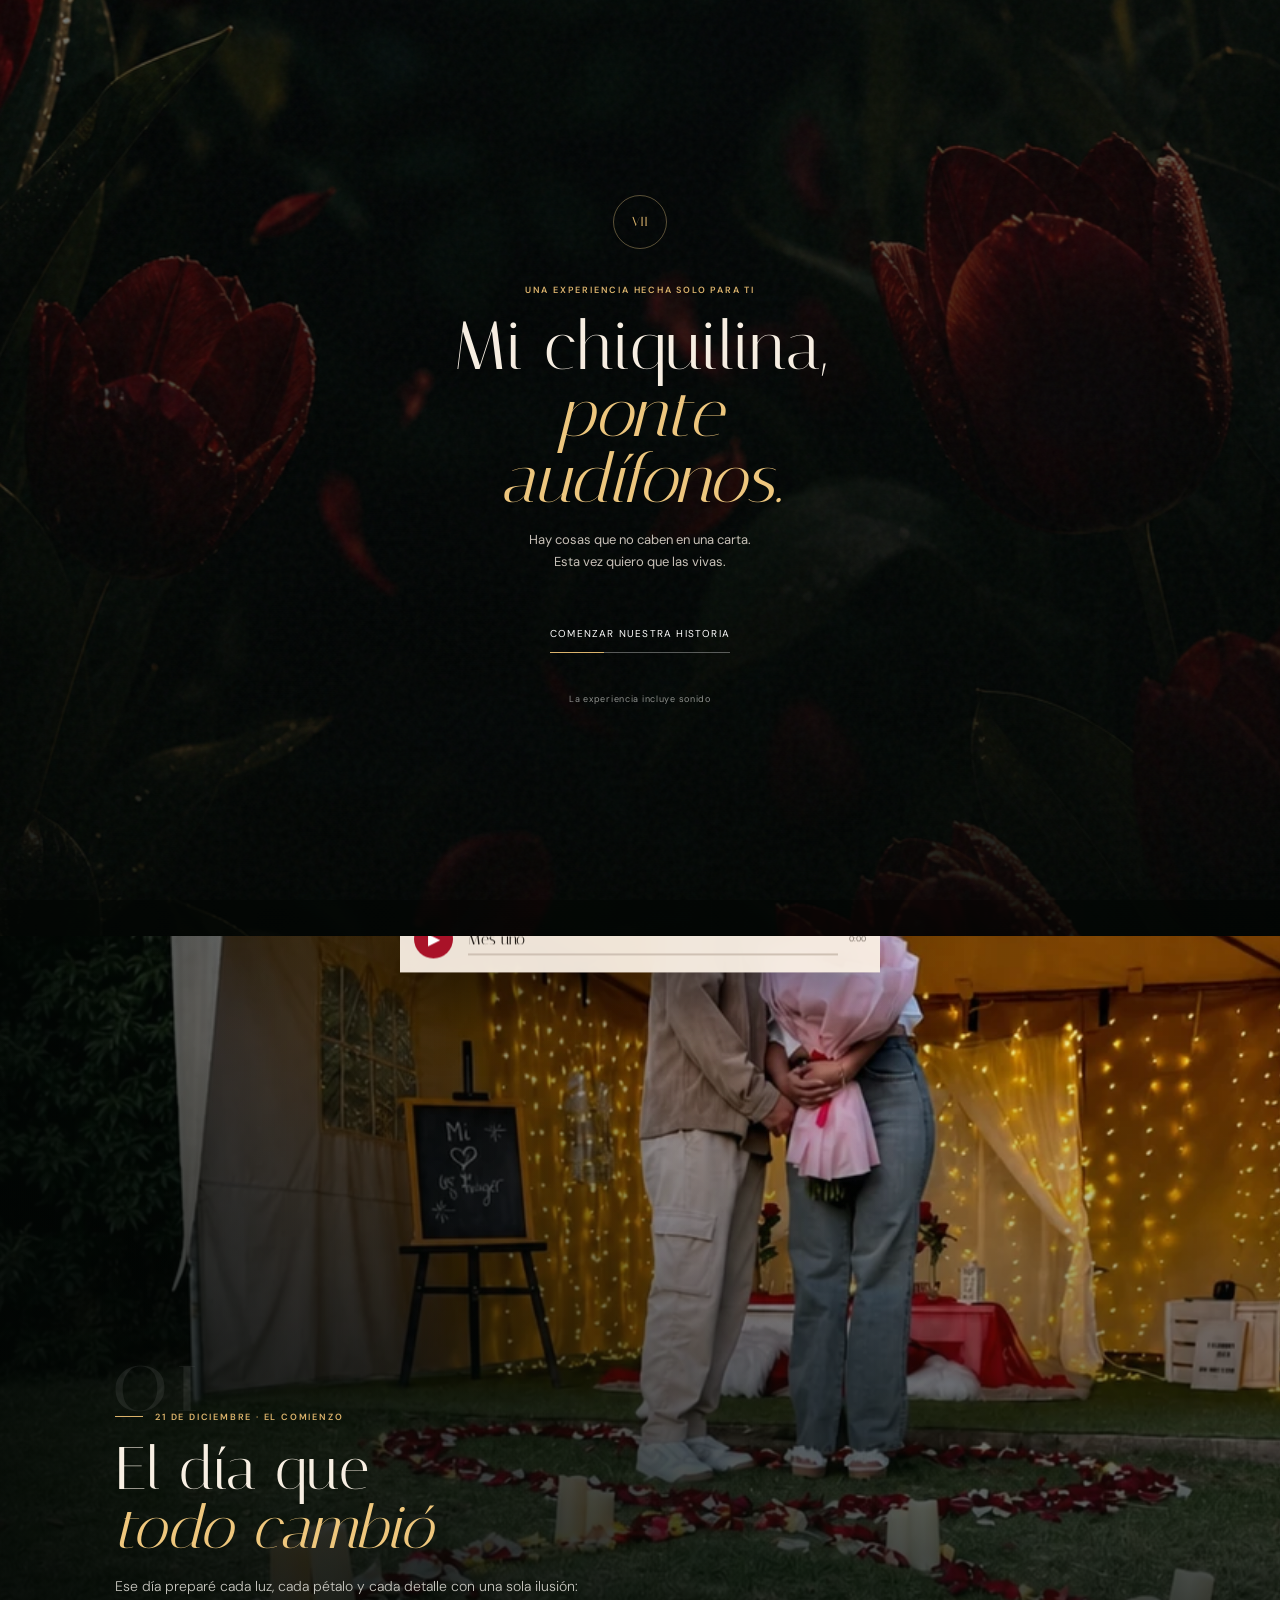
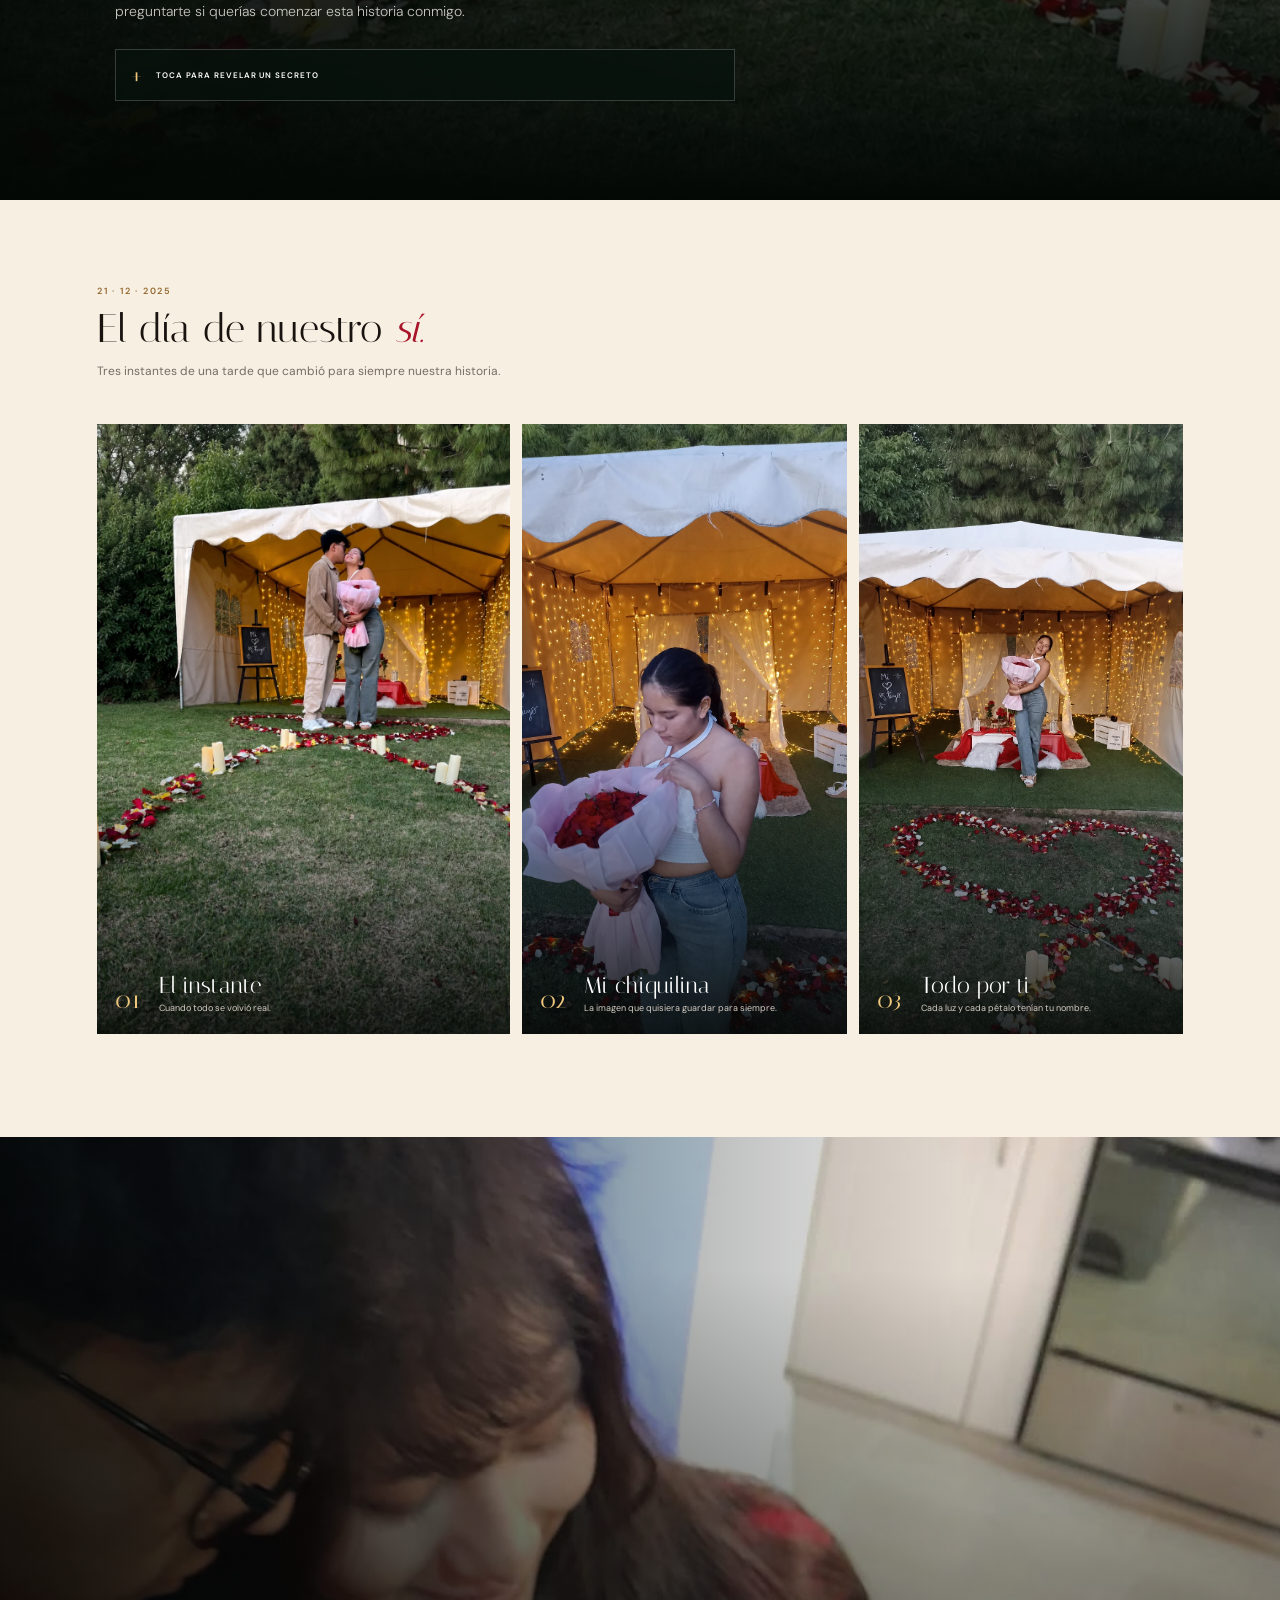
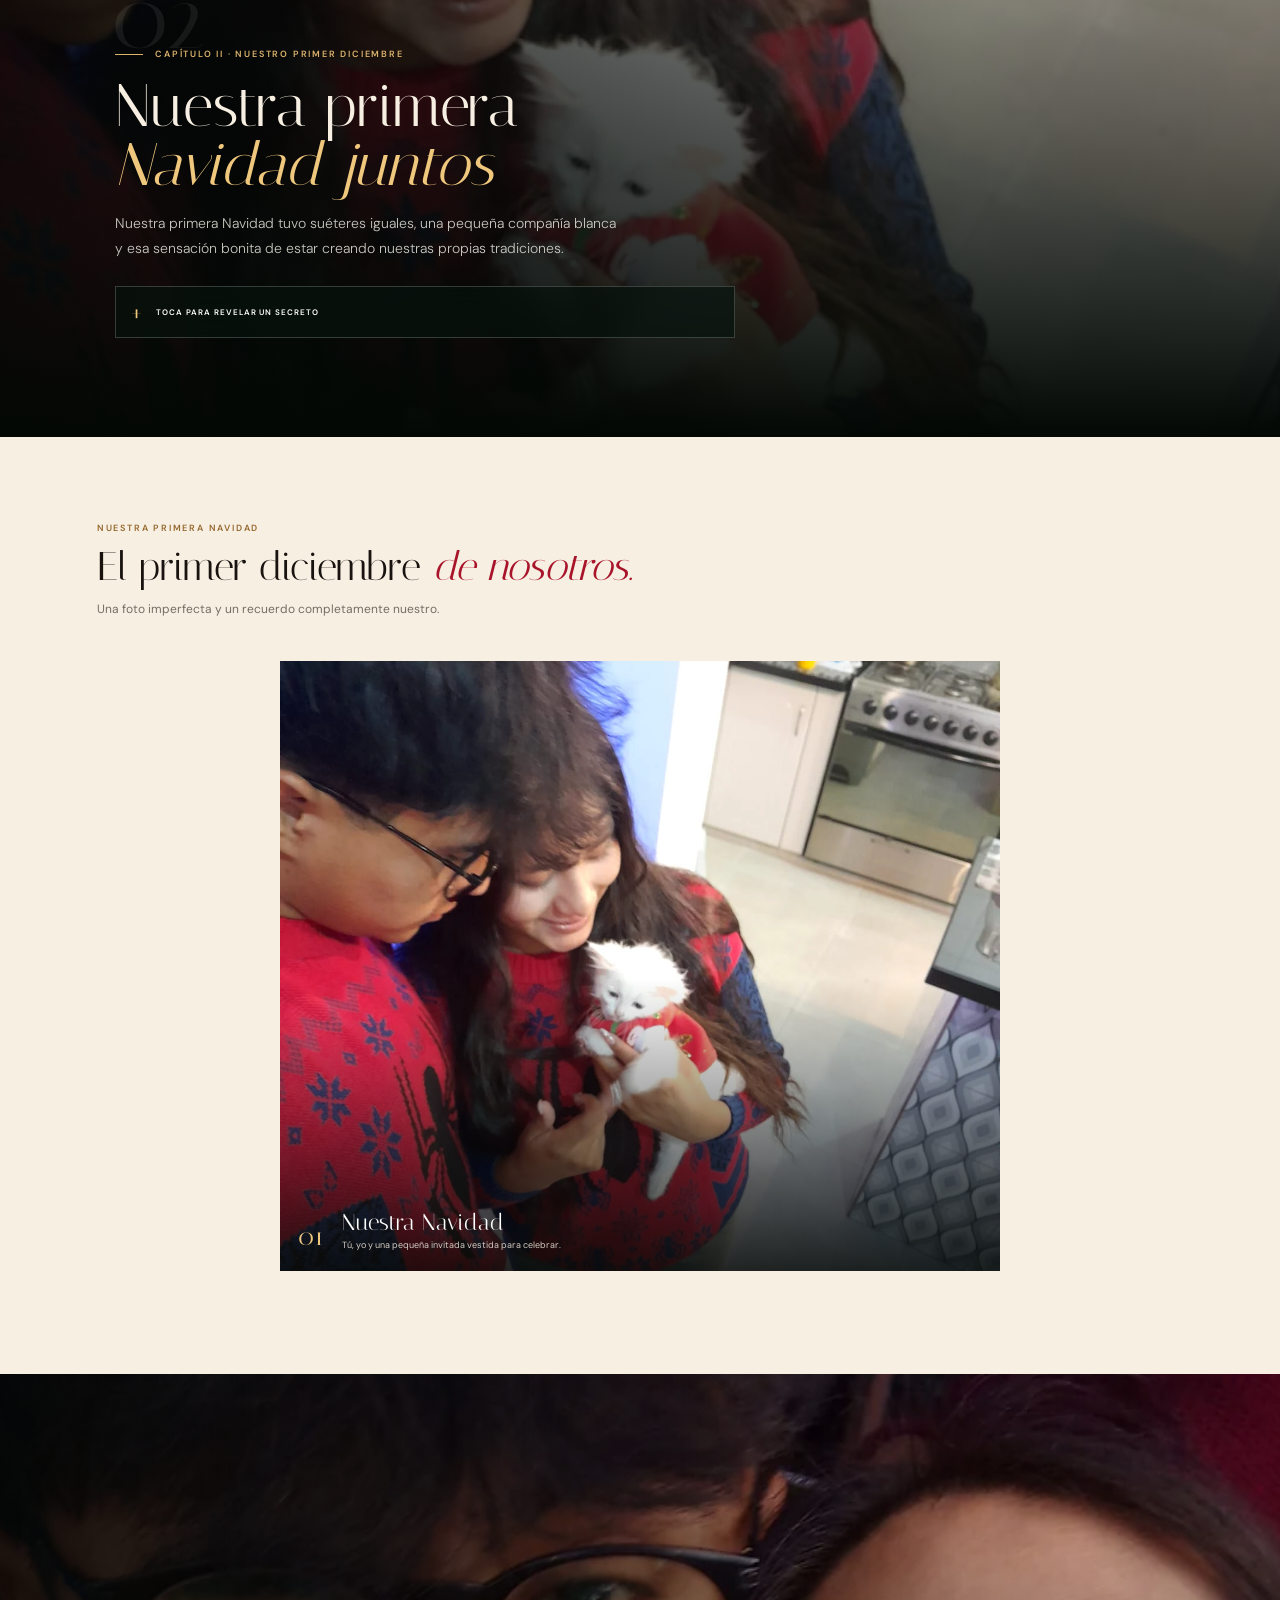
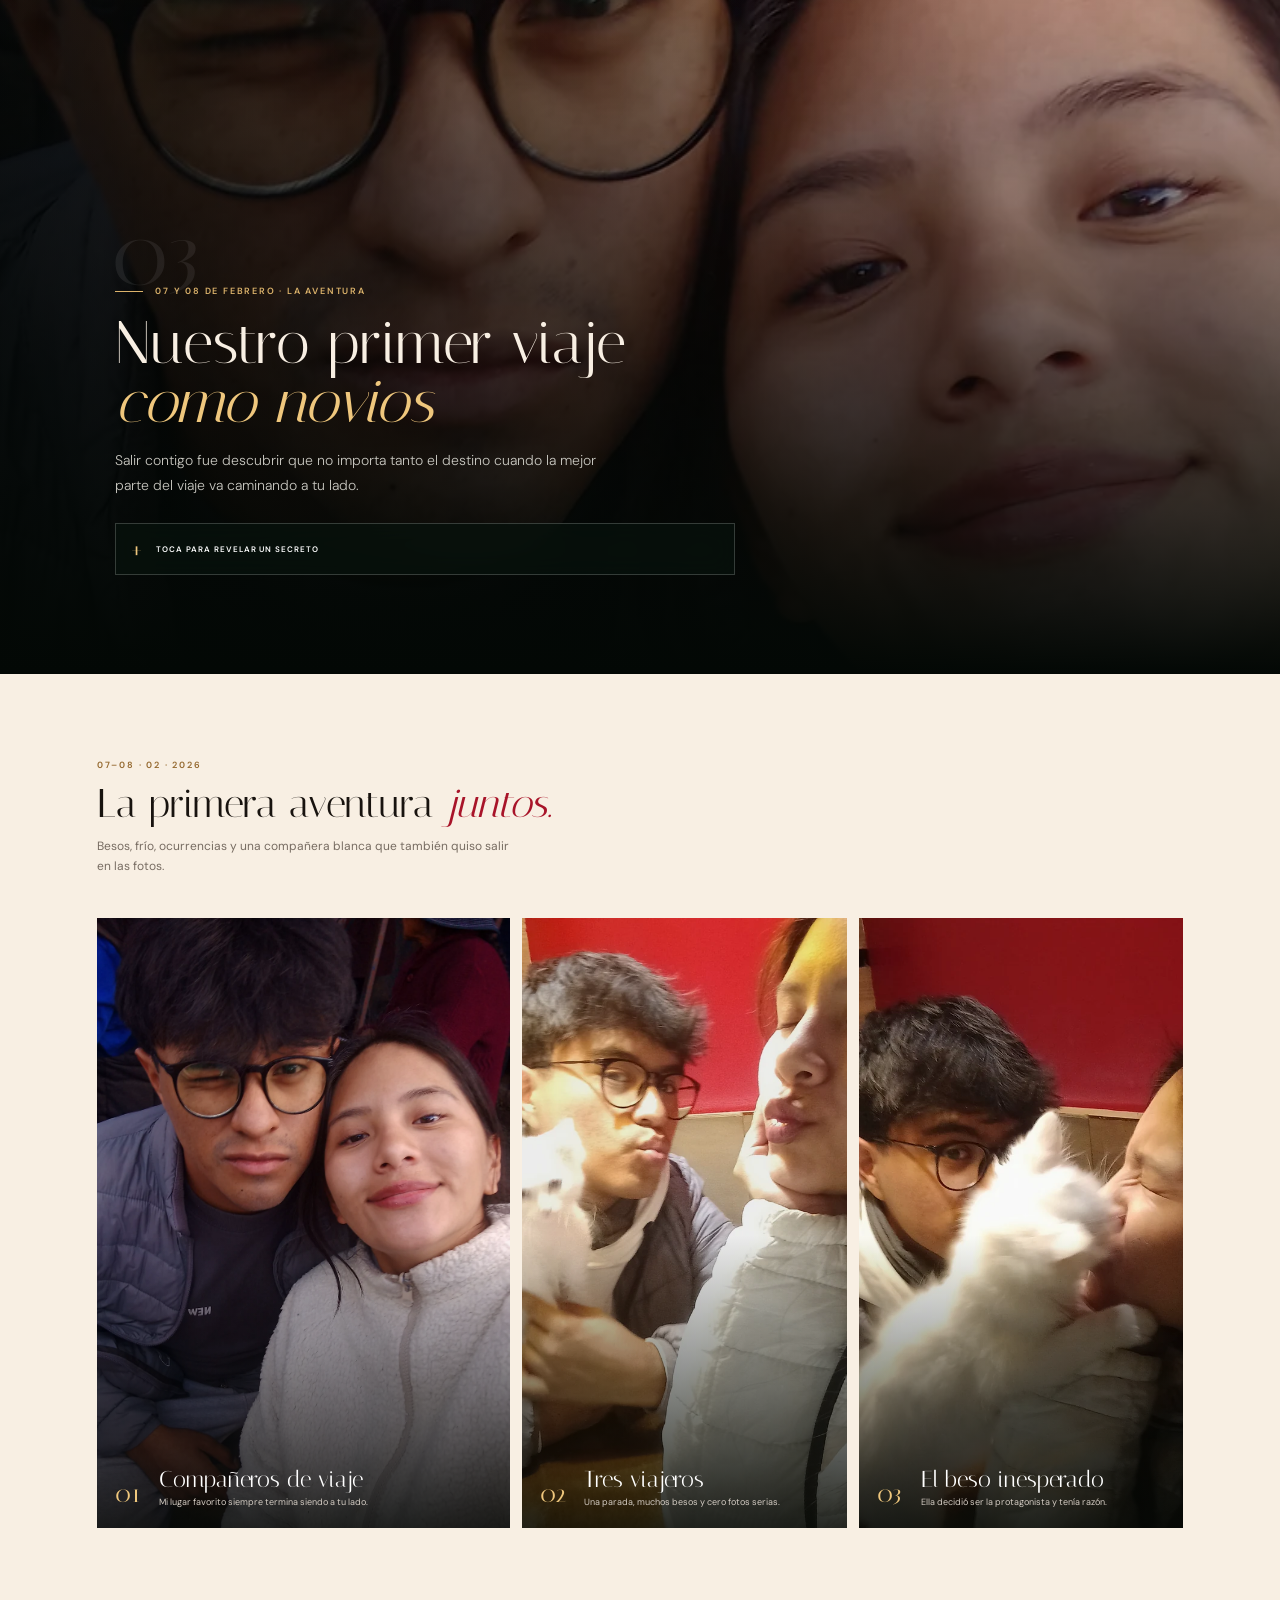
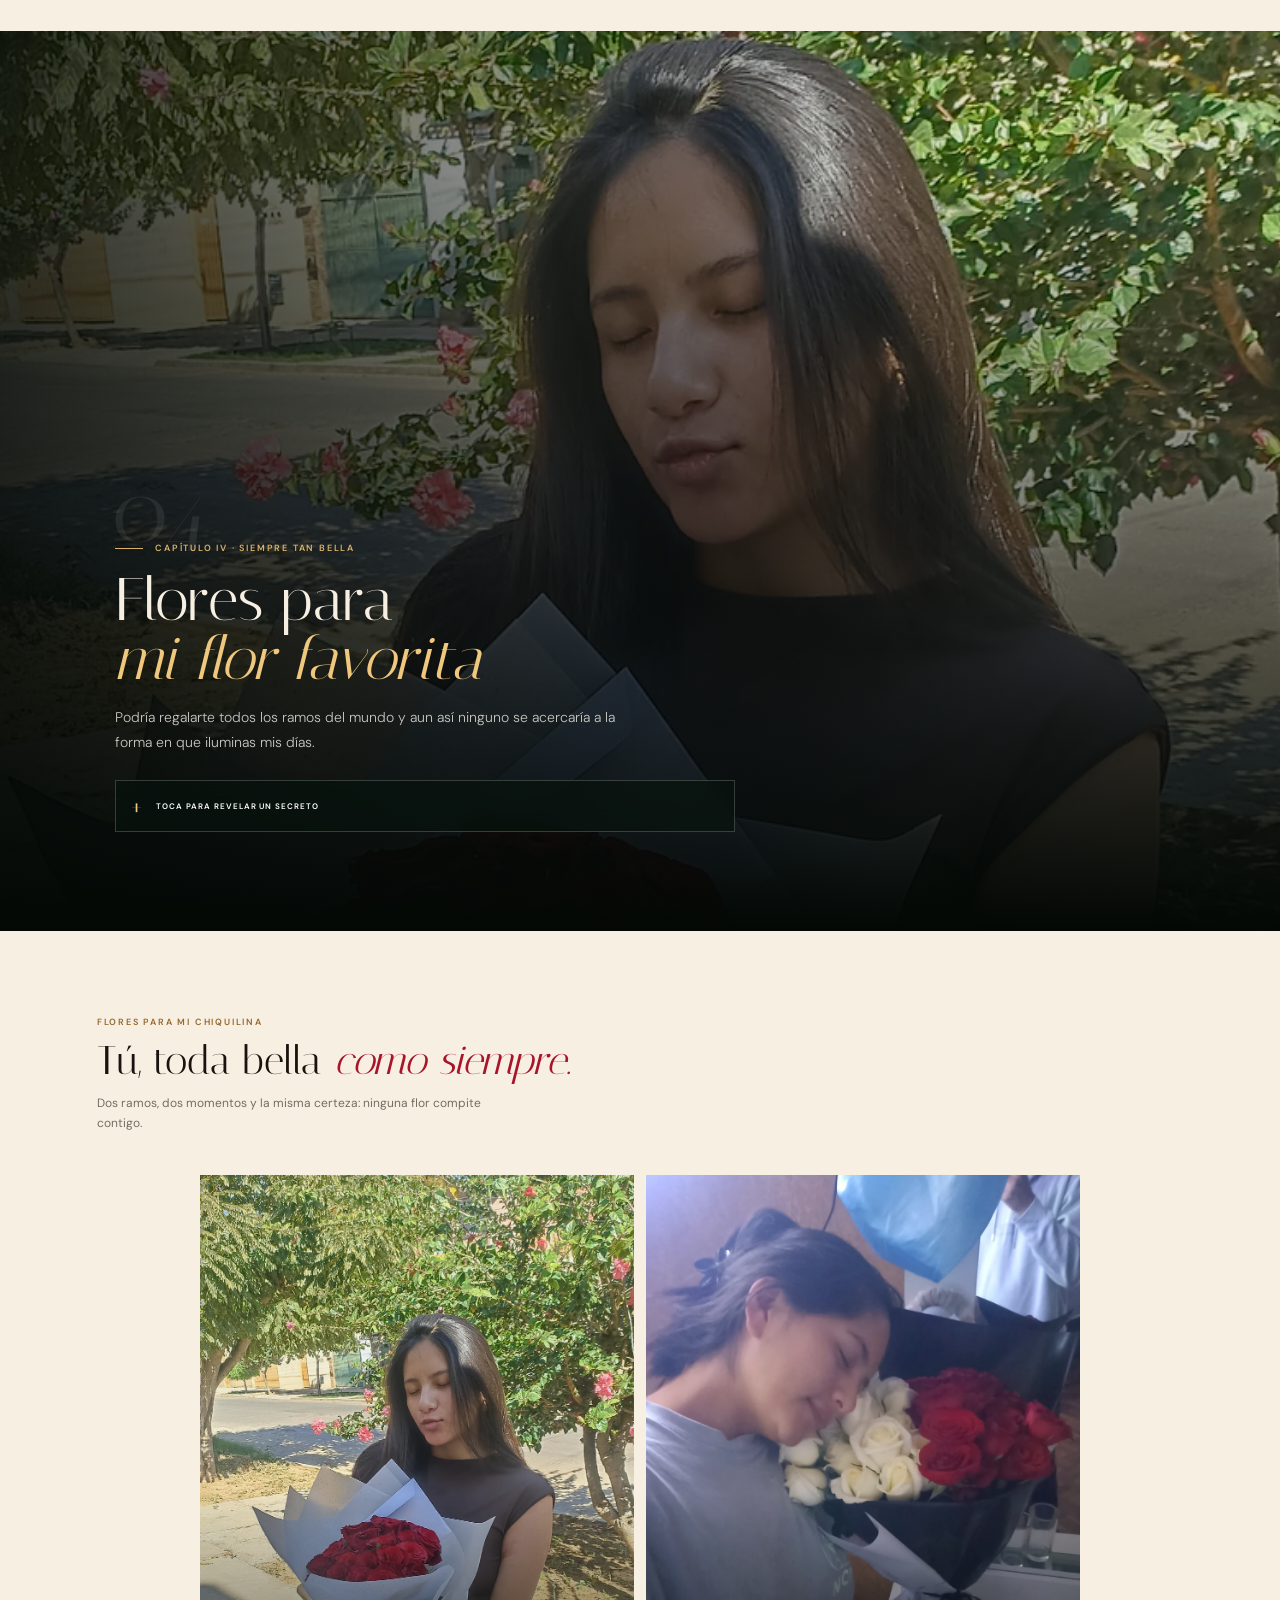
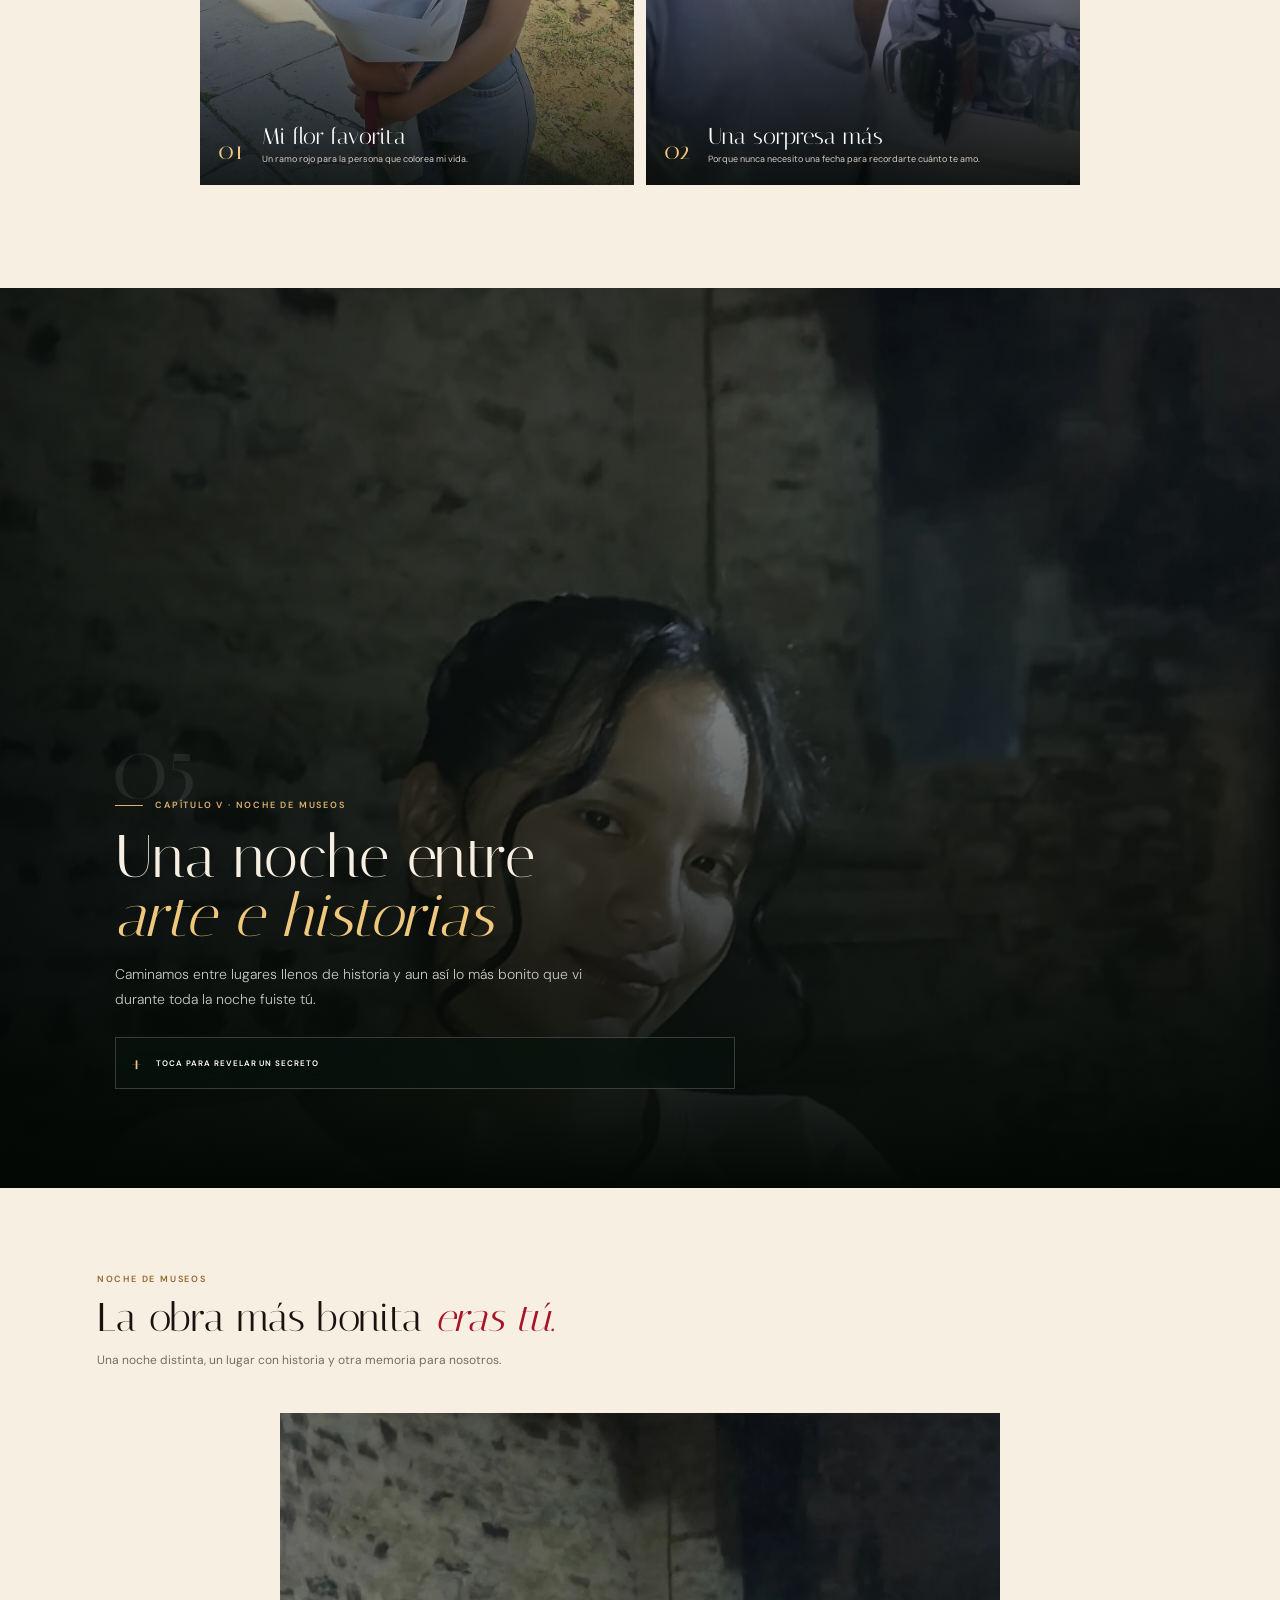
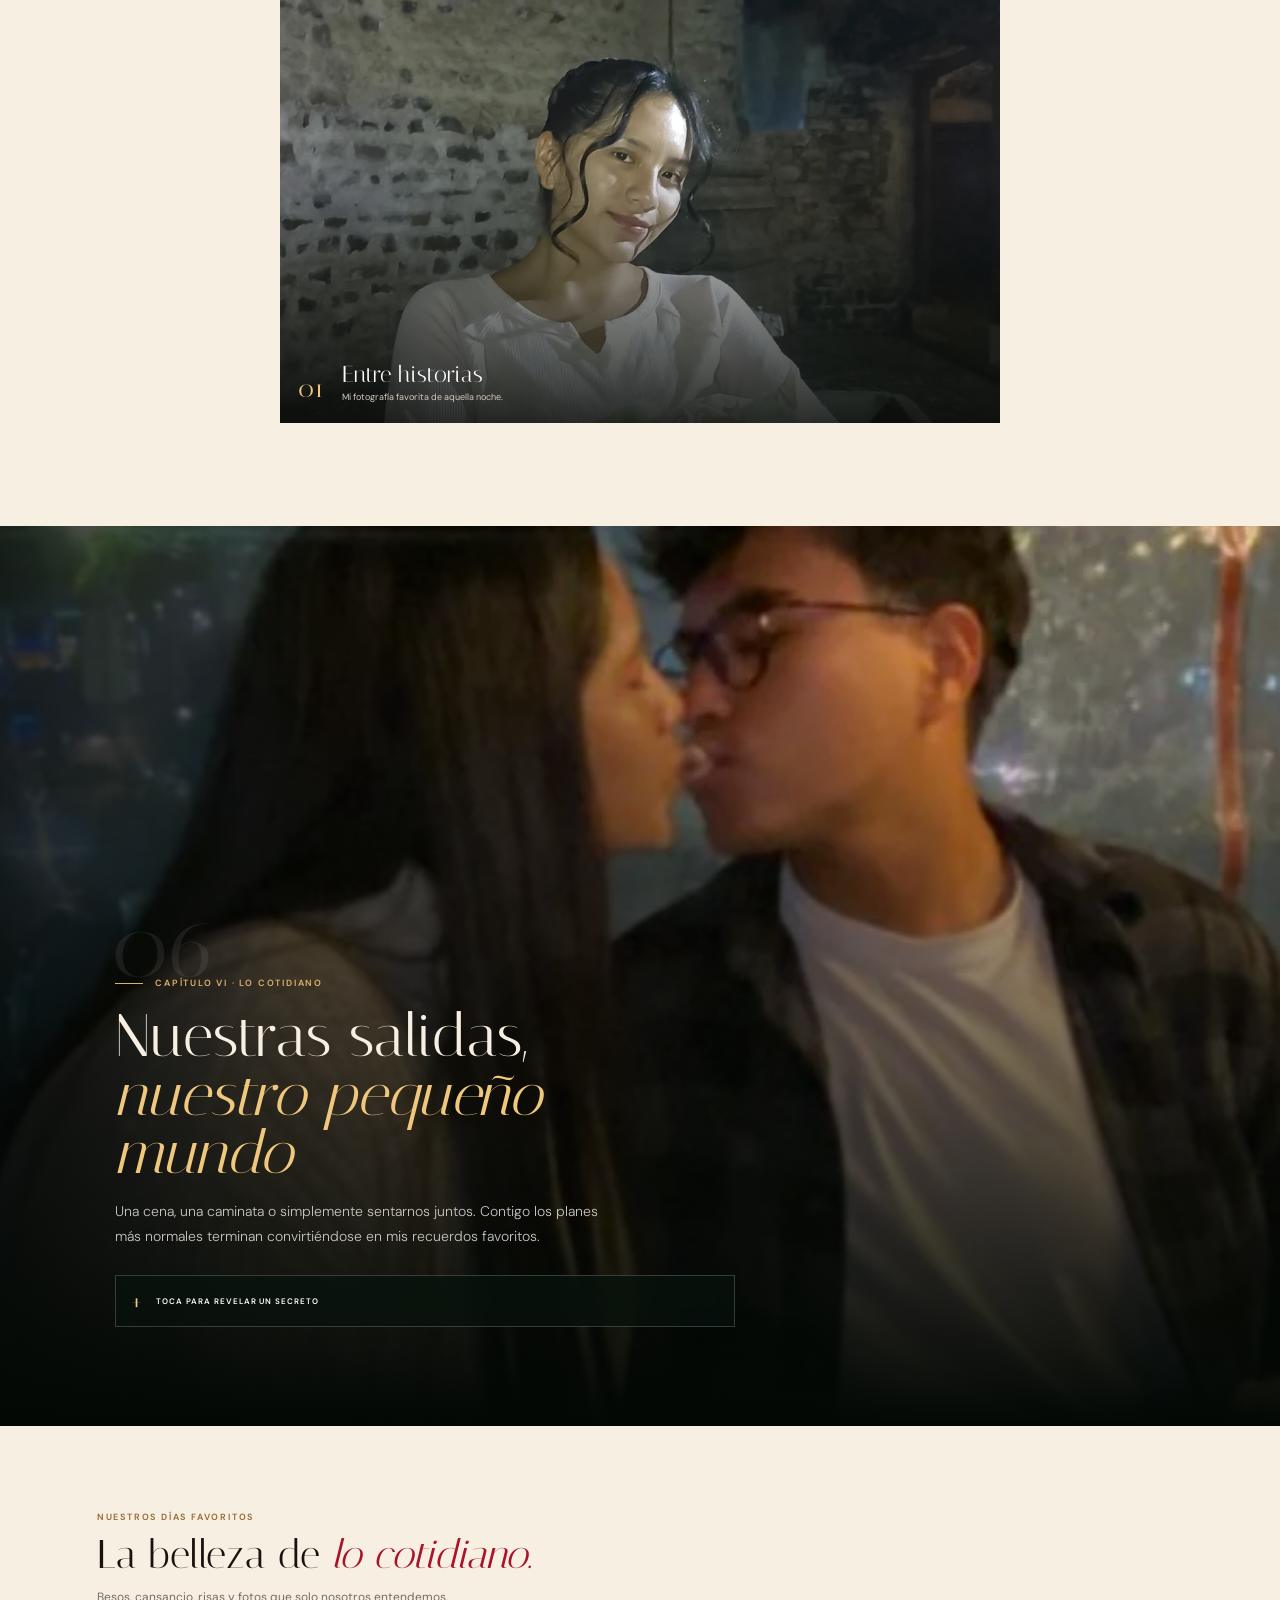
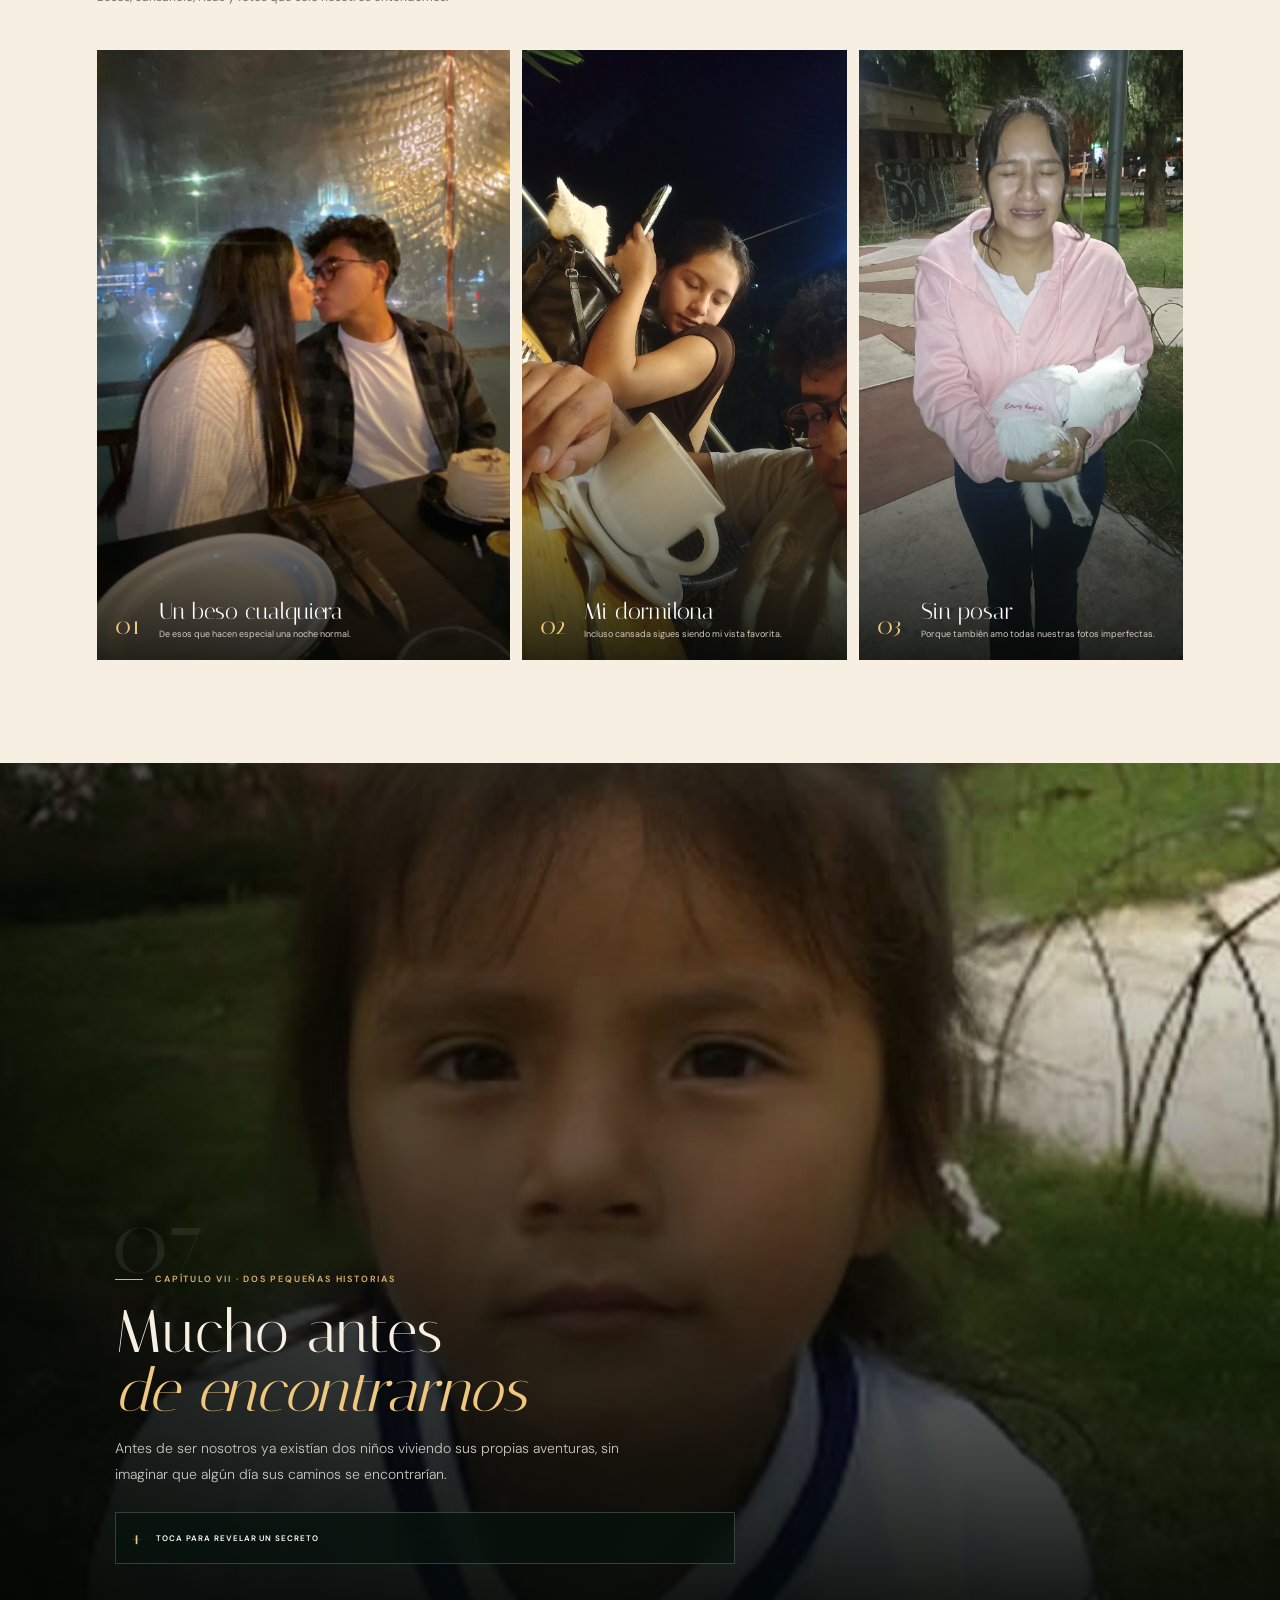
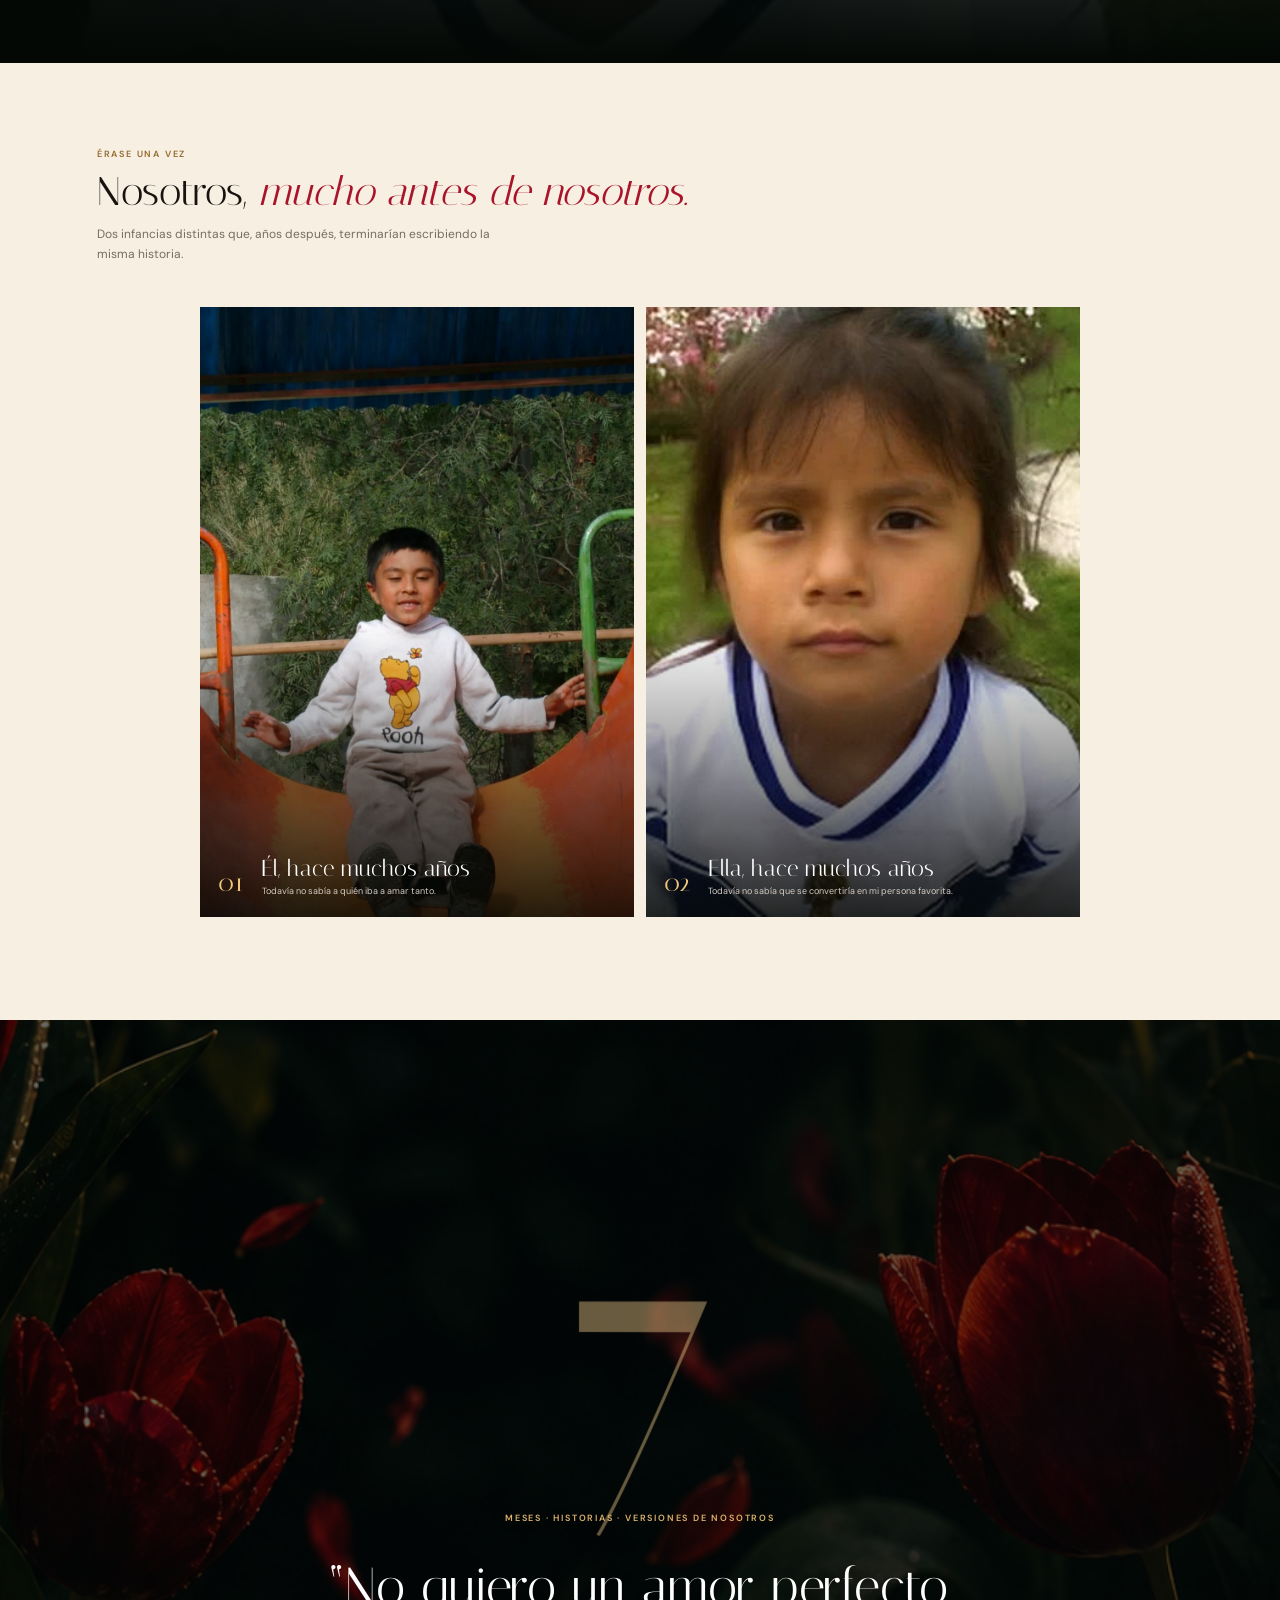
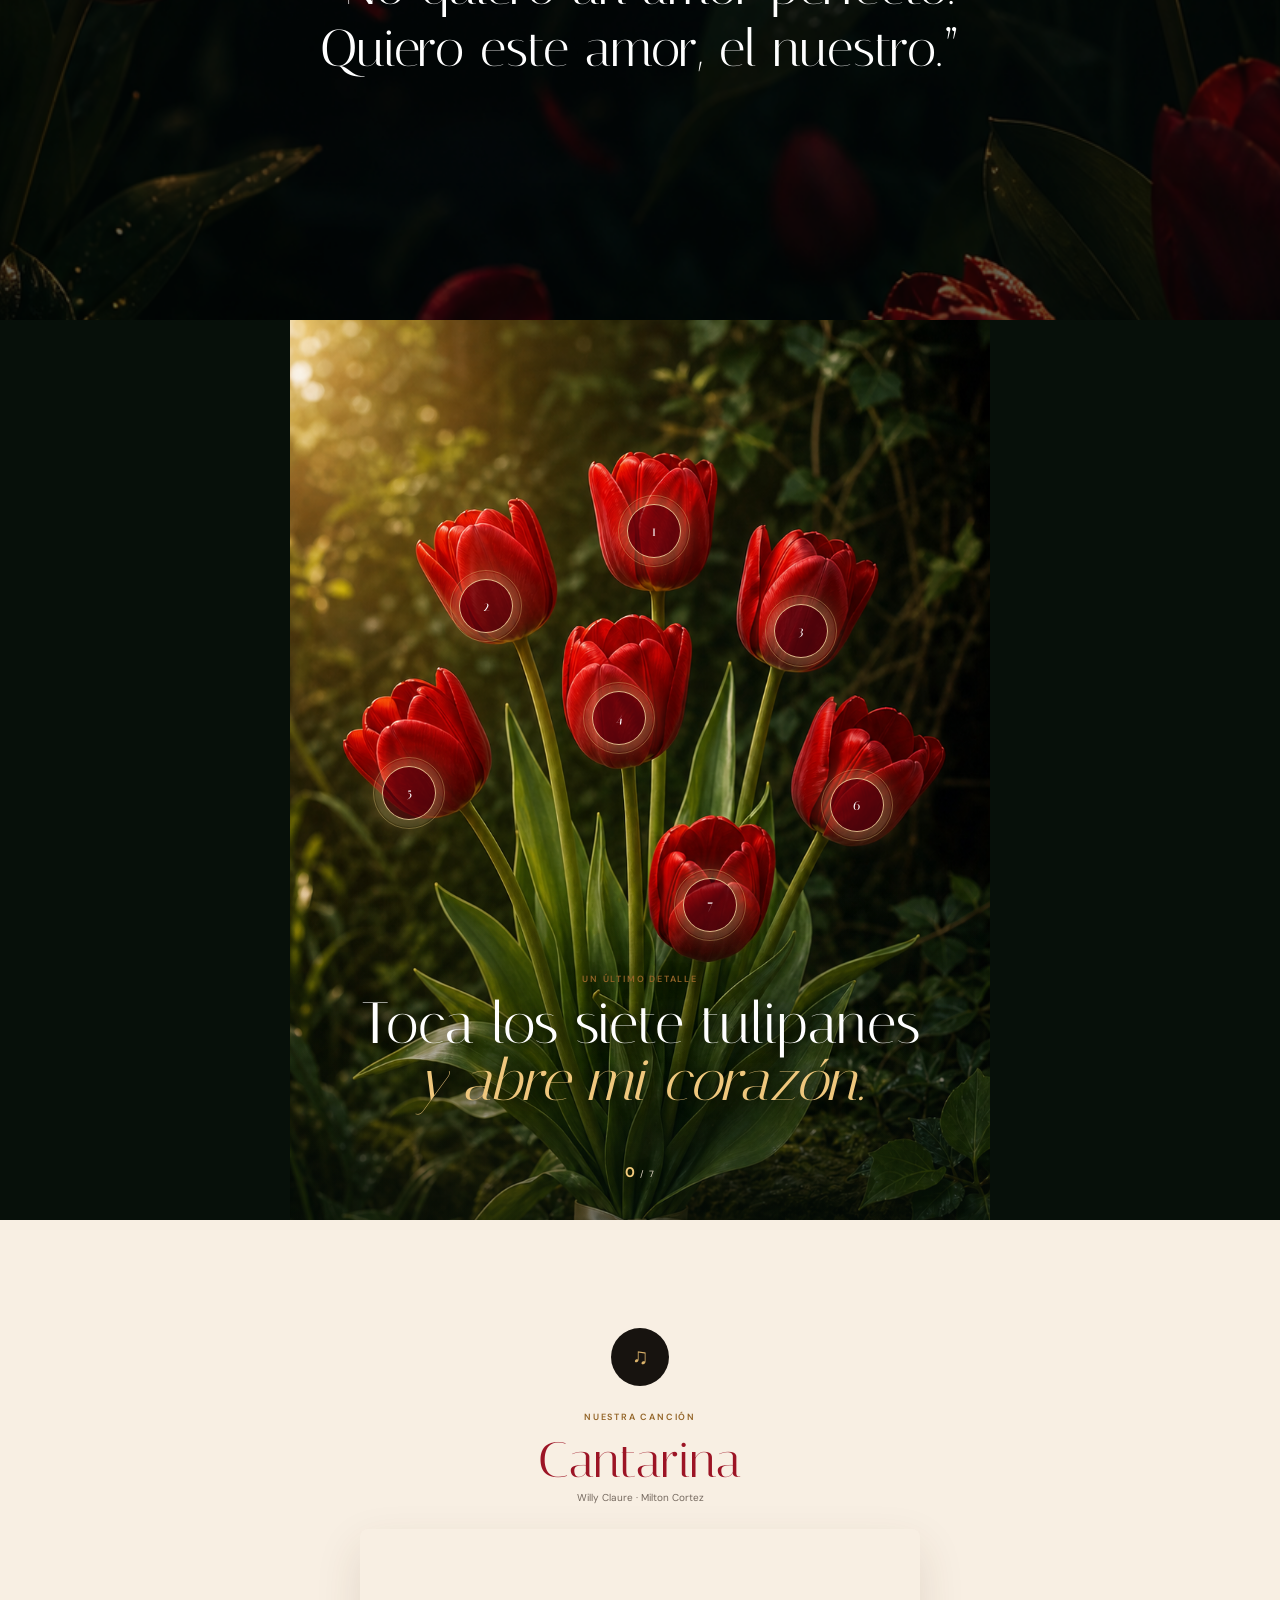
==== index.html @ c9e2cd6b "Publicar experiencia romántica de 7 meses" ====
<!doctype html>
<html lang="es">
<head>
  <meta charset="UTF-8">
  <meta name="viewport" content="width=device-width, initial-scale=1, viewport-fit=cover">
  <meta name="theme-color" content="#050a07">
  <meta name="description" content="Siete meses, siete capítulos y toda una vida por escribir.">
  <title>Para mi chiquilina | 7 meses</title>
  <link rel="preconnect" href="https://fonts.googleapis.com">
  <link rel="preconnect" href="https://fonts.gstatic.com" crossorigin>
  <link href="https://fonts.googleapis.com/css2?family=DM+Sans:wght@300;400;500;600&family=Italiana&display=swap" rel="stylesheet">
  <link rel="stylesheet" href="styles.css?v=4">
  <link rel="stylesheet" href="awakening.css?v=4">
  <link rel="stylesheet" href="finale.css?v=4">
  <link rel="stylesheet" href="responsive.css?v=5">
  <link rel="stylesheet" href="native-interactions.css?v=6">
  <link rel="stylesheet" href="memories.css?v=9">
</head>
<body class="locked">
  <div class="film-grain" aria-hidden="true"></div>
  <canvas id="petalCanvas" aria-hidden="true"></canvas>

  <div class="premiere" id="premiere">
    <div class="premiere-bg"></div>
    <div class="premiere-content">
      <span class="premiere-mark">VII</span>
      <p class="kicker">Una experiencia hecha solo para ti</p>
      <h1>Mi chiquilina,<br><em>ponte audífonos.</em></h1>
      <p>Hay cosas que no caben en una carta.<br>Esta vez quiero que las vivas.</p>
      <button class="enter" id="enterExperience"><span>Comenzar nuestra historia</span><i></i></button>
      <small>La experiencia incluye sonido</small>
    </div>
    <div class="awakening" id="awakening" aria-live="polite">
      <p>Este jardín no existía...</p>
      <p>hasta que llegaste tú.</p>
      <strong>Para ti, mi chiquilina.</strong>
    </div>
  </div>

  <header class="topbar">
    <a class="brand" href="#portada" aria-label="Volver al inicio"><span>VII</span><i></i><b>Nuestra historia</b></a>
    <button class="sound" id="soundToggle" aria-label="Activar o silenciar narración" title="Sonido">
      <svg class="sound-on" viewBox="0 0 24 24"><path d="M11 5 6.8 8.5H3v7h3.8L11 19V5Zm4 3.5a5 5 0 0 1 0 7M17.8 6a8.5 8.5 0 0 1 0 12"/></svg>
      <svg class="sound-off" viewBox="0 0 24 24"><path d="m11 5-4.2 3.5H3v7h3.8L11 19V5Zm4.5 5 5 5m0-5-5 5"/></svg>
    </button>
  </header>

  <nav class="chapter-nav" id="chapterNav" aria-label="Capítulos">
    <span class="nav-line"><i id="navProgress"></i></span>
    <div class="nav-dots"></div>
    <span class="nav-count"><b id="currentChapter">00</b> / 07</span>
  </nav>

  <main>
    <section class="cover scene" id="portada" data-scene="0">
      <div class="scene-image image-field" data-parallax></div>
      <div class="scene-vignette"></div>
      <div class="cover-copy">
        <p class="kicker">Siete meses contigo</p>
        <h2>Todo florece<br><em>desde que llegaste.</em></h2>
        <p class="lead">Un recorrido por siete momentos que hicieron de nosotros mi lugar favorito.</p>
      </div>
      <a class="continue" href="#mes-1"><span>Desliza para entrar</span><i></i></a>
    </section>

    <div id="chapters"></div>

    <section class="interlude scene" id="interludio" data-scene="8">
      <div class="scene-image image-night"></div>
      <div class="interlude-copy">
        <span class="giant-seven">7</span>
        <p class="kicker">Meses · historias · versiones de nosotros</p>
        <blockquote>“No quiero un amor perfecto.<br>Quiero este amor, el nuestro.”</blockquote>
      </div>
    </section>

    <section class="finale scene" id="final" data-scene="9">
      <div class="final-garden" id="finalGarden">
        <div class="final-photo" aria-label="Ramo de siete tulipanes interactivos">
          <button class="bloom" style="--x:52%;--y:17%" aria-label="Abrir tulipán uno"><span>1</span></button>
          <button class="bloom" style="--x:28%;--y:23%" aria-label="Abrir tulipán dos"><span>2</span></button>
          <button class="bloom" style="--x:73%;--y:25%" aria-label="Abrir tulipán tres"><span>3</span></button>
          <button class="bloom" style="--x:47%;--y:32%" aria-label="Abrir tulipán cuatro"><span>4</span></button>
          <button class="bloom" style="--x:17%;--y:38%" aria-label="Abrir tulipán cinco"><span>5</span></button>
          <button class="bloom" style="--x:81%;--y:39%" aria-label="Abrir tulipán seis"><span>6</span></button>
          <button class="bloom" style="--x:60%;--y:47%" aria-label="Abrir tulipán siete"><span>7</span></button>
        </div>
        <div class="final-prompt">
          <p class="kicker">Un último detalle</p>
          <h2>Toca los siete tulipanes<br><em>y abre mi corazón.</em></h2>
          <div class="love-words" id="loveWords" aria-live="polite"></div>
          <span class="bloom-count"><b id="bloomCount">0</b> / 7</span>
        </div>
      </div>
      <section class="cantarina-stage" aria-label="Nuestra canción">
        <span class="music-mark">♫</span>
        <p class="kicker">Nuestra canción</p>
        <h2>Cantarina</h2>
        <p>Willy Claure · Milton Cortez</p>
        <iframe title="Cantarina en Spotify" src="https://open.spotify.com/embed/track/19Hyd2zQbFQMLZU4HrWX2Z?utm_source=generator&theme=0" width="100%" height="152" frameborder="0" allow="autoplay; clipboard-write; encrypted-media; fullscreen; picture-in-picture" loading="lazy"></iframe>
        <a href="https://open.spotify.com/track/19Hyd2zQbFQMLZU4HrWX2Z" target="_blank" rel="noopener">Abrir canción en Spotify</a>
      </section>
      <div class="finale-inner final-reveal" id="finalReveal" aria-hidden="true">
        <p class="kicker">Esta canción siempre tendrá tu nombre</p>
        <h2>Mi ratoncita,<br><em>sigamos bailando la vida.</em></h2>
        <p class="final-letter">Gracias por estos siete meses de amor bonito. Por tu risa, por tu paciencia y por ser hogar incluso a la distancia. Te elegiría otra vez, en esta y en todas mis vidas.</p>
        <button class="promise" id="promiseBtn"><span>Presiona para sellar nuestra promesa</span><i>♡</i></button>
        <p class="signature">Con todo mi amor,<br><strong>quien te ama muchísimo</strong></p>
      </div>
    </section>
  </main>

  <div class="voice-player" id="voicePlayer">
    <button id="voicePlay" aria-label="Reproducir o pausar"><span class="play-icon">▶</span></button>
    <div><small>Una nota de voz para ti</small><strong id="voiceTitle">Mes uno</strong><span class="audio-track"><i id="audioProgress"></i></span></div>
    <span id="audioTime">0:00</span>
  </div>

  <div class="love-burst" id="loveBurst"><span>Te elijo a ti.</span></div>
  <audio id="narration" preload="metadata"></audio>
  <script src="soundscape.js?v=10"></script>
  <script src="script.js?v=10"></script>
</body>
</html>
---- styles.css ----
:root{--red:#c6162d;--scarlet:#f03b4f;--forest:#07130d;--cream:#f8efe3;--gold:#dcb36b;--ink:#17130f}*{box-sizing:border-box}html{scroll-behavior:smooth}body{margin:0;background:#050a07;color:var(--cream);font-family:"DM Sans",sans-serif;overflow-x:hidden}body.locked{overflow:hidden}button,a{font:inherit}.film-grain{position:fixed;inset:0;z-index:100;opacity:.04;pointer-events:none;background-image:url("data:image/svg+xml,%3Csvg viewBox='0 0 160 160' xmlns='http://www.w3.org/2000/svg'%3E%3Cfilter id='n'%3E%3CfeTurbulence type='fractalNoise' baseFrequency='.85' numOctaves='4' stitchTiles='stitch'/%3E%3C/filter%3E%3Crect width='100%25' height='100%25' filter='url(%23n)'/%3E%3C/svg%3E")}#petalCanvas{position:fixed;inset:0;z-index:60;pointer-events:none}.premiere{position:fixed;inset:0;z-index:90;background:#050a07;display:grid;place-items:center;text-align:center;transition:opacity 1s,visibility 1s}.premiere.hidden{opacity:0;visibility:hidden}.premiere-bg{position:absolute;inset:0;background:linear-gradient(#02060488,#020604e8),url("assets/tulip-night.png") center/cover;filter:saturate(.8);animation:premiereZoom 14s ease-out forwards}.premiere-content{position:relative;padding:28px;width:min(92%,520px)}.premiere-mark{font:400 13px "Italiana";display:grid;place-items:center;width:54px;height:54px;border:1px solid #ddbd7e66;border-radius:50%;margin:0 auto 34px;color:var(--gold)}.kicker{text-transform:uppercase;letter-spacing:.2em;font-size:9px;font-weight:600;color:var(--gold);line-height:1.6}.premiere h1,.cover h2,.chapter h2,.finale h2{font:400 clamp(42px,12vw,76px)/.98 "Italiana";letter-spacing:0;margin:16px 0}.premiere h1 em,.cover h2 em,.chapter h2 em,.finale h2 em{font-style:italic;color:#efc77d}.premiere-content>p:not(.kicker){font-size:13px;line-height:1.7;color:#c9c2b9}.enter{border:0;background:transparent;color:white;margin-top:26px;padding:15px 0;cursor:pointer;text-transform:uppercase;letter-spacing:.12em;font-size:10px}.enter i{display:block;width:100%;height:1px;background:#ffffff55;margin-top:12px;position:relative}.enter i:after{content:"";position:absolute;left:0;top:0;width:30%;height:1px;background:var(--gold);animation:load 2.3s infinite}.premiere small{display:block;margin-top:25px;color:#8f918d;font-size:9px;letter-spacing:.08em}.topbar{position:fixed;top:0;left:0;right:0;z-index:40;padding:max(18px,env(safe-area-inset-top)) 18px 12px;display:flex;justify-content:space-between;align-items:center;background:linear-gradient(#030805cc,transparent);opacity:0;transition:.5s}.started .topbar{opacity:1}.brand{display:flex;align-items:center;gap:9px;color:#fff;text-decoration:none;text-transform:uppercase;font-size:8px;letter-spacing:.16em}.brand span{font:15px "Italiana";color:var(--gold)}.brand i{height:20px;width:1px;background:#ffffff40}.brand b{font-weight:500}.sound{width:42px;height:42px;border:1px solid #ffffff26;border-radius:50%;background:#08110a88;color:white;display:grid;place-items:center;backdrop-filter:blur(10px)}.sound svg{width:17px;fill:none;stroke:currentColor;stroke-width:1.5}.sound-off{display:none}.muted .sound-on{display:none}.muted .sound-off{display:block}.chapter-nav{position:fixed;z-index:39;right:16px;top:50%;transform:translateY(-50%);display:flex;flex-direction:column;align-items:center;gap:12px;opacity:0;transition:.4s}.started .chapter-nav{opacity:1}.nav-line{height:96px;width:1px;background:#ffffff24;position:relative}.nav-line i{position:absolute;top:0;width:1px;height:0;background:var(--gold);transition:height .5s}.nav-dots{display:flex;flex-direction:column;gap:9px}.nav-dots a{width:4px;height:4px;border-radius:50%;background:#ffffff55;transition:.3s}.nav-dots a.active{background:var(--gold);transform:scale(1.8)}.nav-count{font-size:7px;writing-mode:vertical-rl;letter-spacing:.1em;color:#ffffff88}.nav-count b{color:white}.scene{min-height:100svh;position:relative;overflow:hidden}.scene-image{position:absolute;inset:-6%;background-position:center;background-size:cover;will-change:transform}.image-field{background-image:url("assets/tulip-garden.png")}.image-night{background-image:url("assets/tulip-night.png")}.scene-vignette{position:absolute;inset:0;background:linear-gradient(180deg,#02070518 20%,#02070585 64%,#020705 100%),linear-gradient(90deg,#0207057a,transparent 60%)}.cover{display:flex;align-items:flex-end;padding:100px 25px 13vh}.cover-copy{position:relative;z-index:2;max-width:660px}.cover h2{font-size:clamp(53px,14vw,90px);text-shadow:0 3px 30px #000}.lead{max-width:430px;color:#d8d3cb;font-size:13px;line-height:1.7}.continue{position:absolute;z-index:3;right:23px;bottom:8vh;color:#fff;text-decoration:none;font-size:8px;text-transform:uppercase;letter-spacing:.16em;writing-mode:vertical-rl;display:flex;align-items:center;gap:14px}.continue i{height:55px;width:1px;background:#ffffff55;position:relative}.continue i:after{content:"";position:absolute;width:1px;height:20px;background:white;animation:scroll 2s infinite}.chapter{display:grid;align-items:end;padding:100px 24px 11vh}.chapter:before{content:"";position:absolute;inset:0;background:linear-gradient(180deg,#02060411 15%,#0206049e 65%,#030805 100%),linear-gradient(90deg,#020604c7,transparent 75%);z-index:1}.chapter:nth-child(even):before{background:linear-gradient(180deg,#02060422,#020604b8 70%,#030805),linear-gradient(270deg,#020604b0,transparent 80%)}.chapter-bg{position:absolute;inset:-8%;background-image:url("assets/tulip-night.png");background-size:cover;background-position:var(--pos,center);filter:saturate(var(--sat,1));transform:scale(1.04);transition:transform 8s ease}.chapter.in-view .chapter-bg{transform:scale(1.12)}.chapter-content{position:relative;z-index:2;max-width:620px}.chapter-number{font:90px/1 "Italiana";color:#ffffff13;position:absolute;bottom:calc(100% - 25px);left:-4px}.chapter .kicker{display:flex;align-items:center;gap:12px}.chapter .kicker:before{content:"";width:28px;height:1px;background:var(--gold)}.chapter h2{font-size:clamp(43px,11vw,69px);max-width:600px}.chapter-text{max-width:510px;color:#c8c7c0;font:300 14px/1.8 "DM Sans"}.chapter-actions{display:flex;align-items:center;gap:16px;margin-top:25px}.voice-trigger,.secret-trigger{border:1px solid #ffffff30;background:#07120db8;color:#fff;backdrop-filter:blur(12px);min-height:47px;border-radius:2px;padding:0 15px;display:none;align-items:center;gap:10px;text-transform:uppercase;font-size:8px;letter-spacing:.12em}.voice-trigger.available{display:flex}.voice-trigger svg{width:15px;fill:none;stroke:var(--gold);stroke-width:1.6}.secret-trigger{display:flex;background:transparent}.secret-trigger i{font:20px "Italiana";color:var(--gold)}.interlude{display:grid;place-items:center;text-align:center}.interlude:after{content:"";position:absolute;inset:0;background:#02060499}.interlude-copy{position:relative;z-index:2;padding:25px}.giant-seven{display:block;font:clamp(180px,65vw,390px)/.7 "Italiana";color:#ffffff0d;text-shadow:0 0 1px #f1c97c66}.interlude blockquote{font:400 clamp(29px,8vw,52px)/1.2 "Italiana";margin:30px auto;color:#fff;max-width:700px}.finale{background:var(--cream);color:var(--ink);display:grid;place-items:center;text-align:center;padding:100px 22px}.finale-inner{width:min(100%,620px)}.bouquet{height:150px;position:relative;width:260px;margin:0 auto 12px}.bouquet span{position:absolute;font-size:77px;transform-origin:bottom}.bouquet span:nth-child(1){left:6px;top:52px;transform:rotate(-28deg)}.bouquet span:nth-child(2){left:40px;top:23px;transform:rotate(-18deg)}.bouquet span:nth-child(3){left:78px;top:4px;transform:rotate(-8deg)}.bouquet span:nth-child(4){left:108px;top:-8px}.bouquet span:nth-child(5){left:140px;top:5px;transform:rotate(9deg)}.bouquet span:nth-child(6){left:172px;top:28px;transform:rotate(18deg)}.bouquet span:nth-child(7){left:197px;top:55px;transform:rotate(29deg)}.finale .kicker{color:#936427}.finale h2{font-size:clamp(42px,11vw,66px)}.finale h2 em{color:#9c1425}.final-letter{font-size:13px;line-height:1.8;color:#6f655c}.song{margin:35px 0 25px;text-align:left}.song-meta{display:flex;align-items:center;gap:14px;border-top:1px solid #9a826b40;padding:16px 3px}.disc{display:grid;place-items:center;width:44px;height:44px;border-radius:50%;background:var(--ink);color:var(--gold)}.song-meta div{display:flex;flex-direction:column}.song-meta small{text-transform:uppercase;letter-spacing:.15em;font-size:7px;color:#8b7968}.song-meta strong{font:22px "Italiana"}.song-meta div span{font-size:9px;color:#796d62}.song iframe{border-radius:6px}.promise{width:100%;min-height:58px;border:0;background:#a91228;color:white;padding:0 17px;display:flex;align-items:center;justify-content:space-between;text-transform:uppercase;letter-spacing:.1em;font-size:9px}.promise i{font:22px "Italiana"}.signature{font:17px/1.6 "Italiana";color:#7e7065;margin-top:50px}.signature strong{font-weight:400;color:#9c1425;font-size:22px}.voice-player{position:fixed;z-index:50;left:50%;bottom:calc(16px + env(safe-area-inset-bottom));transform:translate(-50%,130%);width:min(calc(100% - 32px),480px);min-height:68px;background:#f8efe3f2;color:#201a15;display:grid;grid-template-columns:43px 1fr auto;align-items:center;gap:11px;padding:10px 14px;box-shadow:0 20px 70px #0008;backdrop-filter:blur(15px);transition:.5s}.voice-player.show{transform:translate(-50%,0)}.voice-player button{width:39px;height:39px;border-radius:50%;border:0;background:#a91228;color:#fff}.voice-player>div{display:flex;flex-direction:column}.voice-player small{text-transform:uppercase;letter-spacing:.12em;font-size:6px;color:#8e7d70}.voice-player strong{font:16px "Italiana"}.voice-player>span{font-size:8px;color:#776c62}.audio-track{height:2px;background:#cfc1b4;margin-top:5px}.audio-track i{display:block;height:100%;width:0;background:#a91228}.reveal-note{position:fixed;inset:0;z-index:55;background:#060d09e8;backdrop-filter:blur(12px);display:grid;place-items:center;padding:30px;text-align:center;opacity:0;visibility:hidden;transition:.45s}.reveal-note.open{opacity:1;visibility:visible}.reveal-note span{position:absolute;top:22%;width:42px;height:1px;background:var(--gold)}.reveal-note p{font:clamp(31px,9vw,53px)/1.2 "Italiana";max-width:630px}.love-burst{position:fixed;inset:0;z-index:70;display:grid;place-items:center;background:#a91228;color:white;clip-path:circle(0 at 50% 50%);transition:clip-path 1s cubic-bezier(.7,0,.2,1);pointer-events:none}.love-burst.show{clip-path:circle(150% at 50% 50%)}.love-burst span{font:clamp(48px,13vw,90px) "Italiana"}@keyframes premiereZoom{to{transform:scale(1.08)}}@keyframes load{to{transform:translateX(235%)}}@keyframes scroll{from{transform:translateY(0);opacity:0}40%{opacity:1}to{transform:translateY(35px);opacity:0}}@media(min-width:760px){.cover,.chapter{padding-left:9vw}.chapter-nav{right:3vw}.chapter:nth-child(even) .chapter-content{margin-left:auto;margin-right:8vw;text-align:right}.chapter:nth-child(even) .chapter .kicker{justify-content:flex-end}.chapter-actions{justify-content:flex-start}.chapter:nth-child(even) .chapter-actions{justify-content:flex-end}.topbar{padding-left:4vw;padding-right:4vw}}@media(prefers-reduced-motion:reduce){*{animation-duration:.01ms!important;animation-iteration-count:1!important;scroll-behavior:auto!important}.chapter-bg{transition:none}}
---- awakening.css ----
.awakening{position:absolute;inset:0;z-index:3;display:grid;place-items:center;padding:30px;opacity:0;visibility:hidden;background:#020604;text-align:center}
.awakening.play{opacity:1;visibility:visible}
.awakening p,.awakening strong{position:absolute;opacity:0}
.awakening p{font:400 clamp(30px,8vw,52px) "Italiana",serif}
.awakening strong{font:400 clamp(35px,10vw,66px) "Italiana",serif;color:#efc77d}
.awakening.play p:first-child{animation:phrase 2.2s .3s}
.awakening.play p:nth-child(2){animation:phrase 2.2s 2.35s}
.awakening.play strong{animation:phraseLast 2.5s 4.4s forwards}
.premiere.awake .premiere-bg{filter:brightness(.25) saturate(.7);transition:filter 2s}
.premiere.awake .premiere-content{opacity:0;transition:opacity .7s}
@keyframes phrase{0%,100%{opacity:0;transform:translateY(10px)}25%,72%{opacity:1;transform:none}}
@keyframes phraseLast{0%{opacity:0;transform:scale(.96)}35%,100%{opacity:1;transform:none}}
---- finale.css ----
.finale{display:block!important;padding:0!important;background:#07100a!important;color:#fff!important;text-align:center}
.final-garden{min-height:100svh;position:relative;display:flex;align-items:flex-end;justify-content:center;overflow:hidden;background:#07100a}
.final-photo{position:absolute;top:0;left:50%;width:min(100vw,700px);aspect-ratio:942/1675;transform:translateX(-50%);background:linear-gradient(180deg,transparent 45%,#061009 96%),url("assets/final-bouquet.png") center top/100% auto no-repeat}
.final-prompt{position:relative;z-index:3;width:min(92%,620px);padding:0 18px max(38px,env(safe-area-inset-bottom));text-shadow:0 2px 18px #000}
.final-prompt h2{font-size:clamp(34px,9vw,57px);margin:10px 0 15px}
.final-prompt h2 em{color:#efc77d}
.bloom{position:absolute;left:var(--x);top:var(--y);width:48px;height:48px;transform:translate(-50%,-50%);border:1px solid #ffe4a8cc;border-radius:50%;background:#5f07138f;color:white;display:grid;place-items:center;cursor:pointer;box-shadow:0 0 0 7px #fff1c218,0 0 28px #f8c86d80;animation:bloomPulse 2.2s infinite;z-index:2}
.bloom span{font:15px "Italiana",serif}
.bloom:after{content:"";position:absolute;inset:-10px;border:1px solid #f4d58b55;border-radius:50%}
.bloom.opened{background:#f3cb79;color:#4e0711;animation:none;transform:translate(-50%,-50%) scale(.76);box-shadow:0 0 35px #ffd67e}
.bloom.opened:after{opacity:0}
.love-words{min-height:27px;display:flex;flex-wrap:wrap;justify-content:center;gap:7px;margin:9px 0}
.love-words span{font:19px "Italiana",serif;color:#f7d692;animation:wordIn .45s both}
.bloom-count{display:inline-block;font-size:9px;letter-spacing:.15em;color:#e7d9ca}
.bloom-count b{font-size:14px;color:#f4cc7e}
.final-garden.complete .bloom{opacity:0;transition:opacity .8s}
.final-garden.complete .final-photo{transform:scale(1.055);filter:brightness(1.14);transition:transform 3s,filter 3s}
.final-garden.complete .final-prompt h2,.final-garden.complete .final-prompt .kicker,.final-garden.complete .bloom-count{opacity:0;transition:.7s}
.final-reveal{min-height:100svh;width:min(100%,680px)!important;margin:auto;padding:90px 22px;color:#17130f;background:#f8efe3;display:grid;align-content:center}
.final-reveal[aria-hidden="true"]{display:none}
.final-reveal .kicker{color:#936427}
.final-reveal h2 em{color:#9c1425}
.secret-trigger{position:relative;z-index:4;overflow:hidden;cursor:pointer;pointer-events:auto;touch-action:manipulation;-webkit-tap-highlight-color:transparent}.secret-trigger:after{content:"";position:absolute;inset:0;border-left:2px solid #efc77d;transform:scaleY(0);transition:transform .3s}.secret-trigger:hover:after,.secret-trigger:focus-visible:after{transform:scaleY(1)}
.reveal-note{align-items:end!important;padding:0!important;background:#030805b8!important;z-index:80!important}.secret-sheet{width:100%;max-width:620px;background:#f8efe3;color:#1d1813;padding:42px 25px max(25px,env(safe-area-inset-bottom));transform:translateY(35px);transition:transform .45s cubic-bezier(.2,.8,.2,1);box-shadow:0 -25px 80px #0009;text-align:left}.reveal-note.open .secret-sheet{transform:none}.secret-line{display:block;width:38px;height:1px;background:#ad1428;margin-bottom:25px}.secret-sheet small{text-transform:uppercase;letter-spacing:.18em;font-size:8px;color:#92652e}.secret-sheet p{position:static!important;font:clamp(28px,8vw,43px)/1.2 "Italiana",serif!important;color:#1d1813;margin:15px 0 30px}.secret-sheet button{width:100%;min-height:50px;border:1px solid #a68f7d;background:transparent;color:#3f352d;display:flex;align-items:center;justify-content:space-between;padding:0 15px;text-transform:uppercase;letter-spacing:.1em;font-size:8px;touch-action:manipulation}.secret-sheet button i{font:22px "Italiana",serif;color:#a91228}
@keyframes bloomPulse{50%{box-shadow:0 0 0 12px #fff1c208,0 0 42px #f8c86daa;transform:translate(-50%,-50%) scale(1.08)}}
@keyframes wordIn{from{opacity:0;transform:translateY(8px) scale(.9)}}
@media(min-width:700px){.bloom{width:54px;height:54px}}
---- responsive.css ----
/* Mobile-first stabilization for real phone sizes and safe areas. */
.scene,.premiere,.final-garden,.final-reveal{min-height:100vh;min-height:100dvh}
button,a{-webkit-tap-highlight-color:transparent}

@media (max-width:699px){
  .topbar{padding-top:max(14px,env(safe-area-inset-top));padding-left:max(16px,env(safe-area-inset-left));padding-right:max(16px,env(safe-area-inset-right))}
  .brand b{display:none}
  .sound{width:44px;height:44px;flex:0 0 44px}
  .chapter-nav{right:8px;gap:9px}
  .nav-line{height:68px}
  .nav-count{display:none}
  .cover{padding:92px 38px max(78px,calc(54px + env(safe-area-inset-bottom))) 19px}
  .cover h2{font-size:48px;line-height:1}
  .lead{font-size:13px;line-height:1.65;max-width:92%}
  .continue{right:14px;bottom:max(28px,env(safe-area-inset-bottom))}
  .chapter{padding:118px 35px max(38px,calc(26px + env(safe-area-inset-bottom))) 18px;align-items:end}
  .chapter-content{width:100%;max-width:none}
  .chapter-number{font-size:70px;bottom:calc(100% - 18px)}
  .chapter h2{font-size:40px;line-height:1.02;margin:12px 0 16px}
  .chapter-text{font-size:13px;line-height:1.65;margin:0;max-width:100%}
  .chapter-actions{width:100%;flex-direction:column;align-items:stretch;gap:9px;margin-top:18px}
  .voice-trigger,.secret-trigger{display:none;width:100%;min-height:50px;justify-content:flex-start;padding:0 13px;white-space:normal;text-align:left;line-height:1.35}
  .voice-trigger.available,.secret-trigger{display:flex}
  .secret-trigger i{flex:0 0 20px}
  .interlude-copy{padding:20px 35px 20px 20px}
  .giant-seven{font-size:190px}
  .interlude blockquote{font-size:31px;line-height:1.2}
  .final-prompt{padding-left:20px;padding-right:20px;padding-bottom:max(24px,env(safe-area-inset-bottom))}
  .final-prompt h2{font-size:33px;line-height:1.04}
  .bloom{width:44px;height:44px}
  .final-reveal{padding:76px 20px max(55px,env(safe-area-inset-bottom))}
  .final-reveal h2{font-size:41px;line-height:1}
  .final-letter{font-size:13px;line-height:1.7}
  .song{margin:28px 0 20px}
  .song iframe{height:152px}
  .promise{min-height:56px;line-height:1.35;text-align:left;gap:12px}
  .voice-player{bottom:calc(10px + env(safe-area-inset-bottom));width:calc(100% - 20px);grid-template-columns:42px minmax(0,1fr) auto;padding:9px 11px}
  .voice-player strong{overflow:hidden;text-overflow:ellipsis;white-space:nowrap}
  .secret-sheet{max-height:82dvh;overflow-y:auto;padding:34px 19px max(22px,env(safe-area-inset-bottom))}
  .secret-sheet p{font-size:31px!important;overflow-wrap:anywhere}
  .awakening{padding:max(25px,env(safe-area-inset-top)) 22px max(25px,env(safe-area-inset-bottom))}
  .awakening p{font-size:34px}.awakening strong{font-size:41px}
  .premiere-content{padding:20px;width:100%;max-width:430px}
  .premiere h1{font-size:47px;line-height:1}
  .premiere-content>p:not(.kicker){font-size:12px}
  .enter{min-height:48px}
}

@media (max-width:359px){
  .cover h2{font-size:41px}
  .chapter{padding-top:105px;padding-left:15px;padding-right:30px}
  .chapter h2{font-size:35px}
  .chapter-text{font-size:12px}
  .chapter-number{font-size:60px}
  .chapter-actions{margin-top:14px}
  .voice-trigger,.secret-trigger{min-height:46px;font-size:7px}
  .premiere h1{font-size:40px}
  .premiere-mark{margin-bottom:22px}
  .final-prompt h2{font-size:29px}
  .final-reveal h2{font-size:36px}
  .bloom{width:40px;height:40px}
}

@media (max-height:700px) and (max-width:699px){
  .chapter{padding-top:90px;padding-bottom:24px}
  .chapter-number{font-size:54px;bottom:calc(100% - 14px)}
  .chapter h2{font-size:34px;margin:9px 0 11px}
  .chapter-text{font-size:12px;line-height:1.5}
  .chapter-actions{margin-top:12px;gap:7px}
  .voice-trigger,.secret-trigger{min-height:44px}
  .premiere-mark{width:45px;height:45px;margin-bottom:16px}
  .premiere h1{font-size:39px;margin:10px 0}
  .premiere-content>p:not(.kicker){line-height:1.45}
  .enter{margin-top:12px}
  .premiere small{margin-top:10px}
}

@media (orientation:landscape) and (max-height:520px){
  .premiere-content{max-width:720px;padding:14px}.premiere-mark{display:none}.premiere h1{font-size:38px}.premiere h1 br{display:none}.premiere small{display:none}
  .cover,.chapter{min-height:620px;padding-top:75px;padding-bottom:35px}
  .chapter-content{max-width:72%}.chapter h2{font-size:37px}.chapter-actions{flex-direction:row}.secret-trigger,.voice-trigger.available{width:auto}
  .chapter-nav{display:none}.final-garden{min-height:620px}.final-prompt{max-width:52%;margin-left:auto}.final-photo{left:26%;width:360px}
}

@media (min-width:700px){
  .cover h2{font-size:76px}.chapter h2{font-size:60px}.premiere h1{font-size:68px}.finale h2{font-size:58px}
}
---- native-interactions.css ----
.secret-card{width:100%;border:1px solid #ffffff30;background:#07120db8;color:#fff;backdrop-filter:blur(12px);position:relative;z-index:5}
.secret-card summary{min-height:50px;padding:0 14px;display:flex;align-items:center;gap:11px;cursor:pointer;list-style:none;text-transform:uppercase;font-size:8px;font-weight:600;letter-spacing:.12em;touch-action:manipulation;-webkit-tap-highlight-color:transparent}
.secret-card summary::-webkit-details-marker{display:none}
.secret-card summary i{font:21px "Italiana",serif;color:#efc77d;transition:transform .3s}
.secret-card[open] summary i{transform:rotate(45deg)}
.secret-card[open]{border-color:#efc77d88;background:#091710e8}
.secret-inline{border-top:1px solid #ffffff1f;padding:16px 14px 18px;text-align:left;animation:secretNative .35s ease}
.secret-inline small{display:block;color:#efc77d;text-transform:uppercase;letter-spacing:.14em;font-size:7px;margin-bottom:8px}
.secret-inline p{margin:0;color:#f4eee6;font:18px/1.45 "Italiana",serif}
.cantarina-stage{min-height:70svh;background:#f8efe3;color:#17130f;display:flex;flex-direction:column;align-items:center;justify-content:center;text-align:center;padding:75px 20px}
.cantarina-stage .music-mark{width:58px;height:58px;border-radius:50%;display:grid;place-items:center;background:#17130f;color:#dcb36b;font-size:22px;margin-bottom:24px}
.cantarina-stage .kicker{color:#936427;margin:0}
.cantarina-stage h2{font:50px/1 "Italiana",serif;margin:12px 0 5px;color:#9c1425}
.cantarina-stage>p:not(.kicker){font-size:10px;color:#75695f;margin:0 0 25px}
.cantarina-stage iframe{width:min(100%,560px);border-radius:8px;box-shadow:0 18px 45px #52372320}
.cantarina-stage a{margin-top:17px;color:#8f1425;text-transform:uppercase;letter-spacing:.12em;font-size:8px;text-underline-offset:5px;min-height:44px;display:flex;align-items:center}
@keyframes secretNative{from{opacity:0;transform:translateY(-6px)}}
@media(max-width:359px){.secret-card summary{font-size:7px;padding:0 11px}.secret-inline p{font-size:16px}.cantarina-stage h2{font-size:43px}}
---- memories.css ----
.memory-album{background:#f8efe3;color:#18130f;padding:75px 0 85px;overflow:hidden}
.memory-album header{padding:0 20px 30px;width:min(100%,760px);margin:auto}
.memory-album header .kicker{color:#94682e}
.memory-album header h2{font:40px/1.05 "Italiana",serif;margin:10px 0;color:#18130f}
.memory-album header h2 em{font-style:italic;color:#a81429}
.memory-album header>p:last-child{font-size:12px;line-height:1.65;color:#776c62;max-width:420px}
.memory-strip{display:flex;gap:12px;overflow-x:auto;scroll-snap-type:x mandatory;padding:0 20px 18px;scrollbar-width:none;overscroll-behavior-x:contain}
.memory-strip::-webkit-scrollbar{display:none}
.memory-strip figure{position:relative;flex:0 0 84%;height:min(68dvh,610px);margin:0;scroll-snap-align:center;overflow:hidden;background:#142018}
.memory-strip img{width:100%;height:100%;object-fit:cover;object-position:center;display:block}
.memory-strip figure:first-child img{object-position:center 34%}
.memory-strip figure:after{content:"";position:absolute;inset:0;background:linear-gradient(180deg,transparent 52%,#050805da)}
.memory-strip figcaption{position:absolute;z-index:2;left:18px;right:18px;bottom:20px;color:white;display:grid;grid-template-columns:34px 1fr;column-gap:10px;align-items:end}
.memory-strip figcaption span{grid-row:1/3;font:25px "Italiana",serif;color:#efc77d}
.memory-strip figcaption strong{font:23px "Italiana",serif;font-weight:400}
.memory-strip figcaption small{font-size:9px;color:#d3cbc2;margin-top:3px}
.memory-strip:after{content:"Desliza para ver más  →";flex:0 0 115px;align-self:center;color:#8c7865;text-transform:uppercase;letter-spacing:.12em;font-size:8px}
.memory-album.count-1 .memory-strip:after{display:none}.memory-album.count-1 .memory-strip figure{flex-basis:92%}
@media(min-width:700px){.memory-album{padding-left:6vw;padding-right:6vw}.memory-strip{display:grid;grid-template-columns:1.12fr .88fr .88fr;overflow:visible;max-width:1180px;margin:auto}.memory-strip figure{width:auto;height:610px}.memory-strip:after{display:none}.memory-album header{padding-left:20px;margin-left:max(0px,calc((100% - 1180px)/2))}}
@media(min-width:700px){.memory-album.count-1 .memory-strip{grid-template-columns:1fr;max-width:760px}.memory-album.count-2 .memory-strip{grid-template-columns:1fr 1fr;max-width:920px}}
@media(max-width:359px){.memory-album header h2{font-size:35px}.memory-strip figure{flex-basis:88%;height:64dvh}}
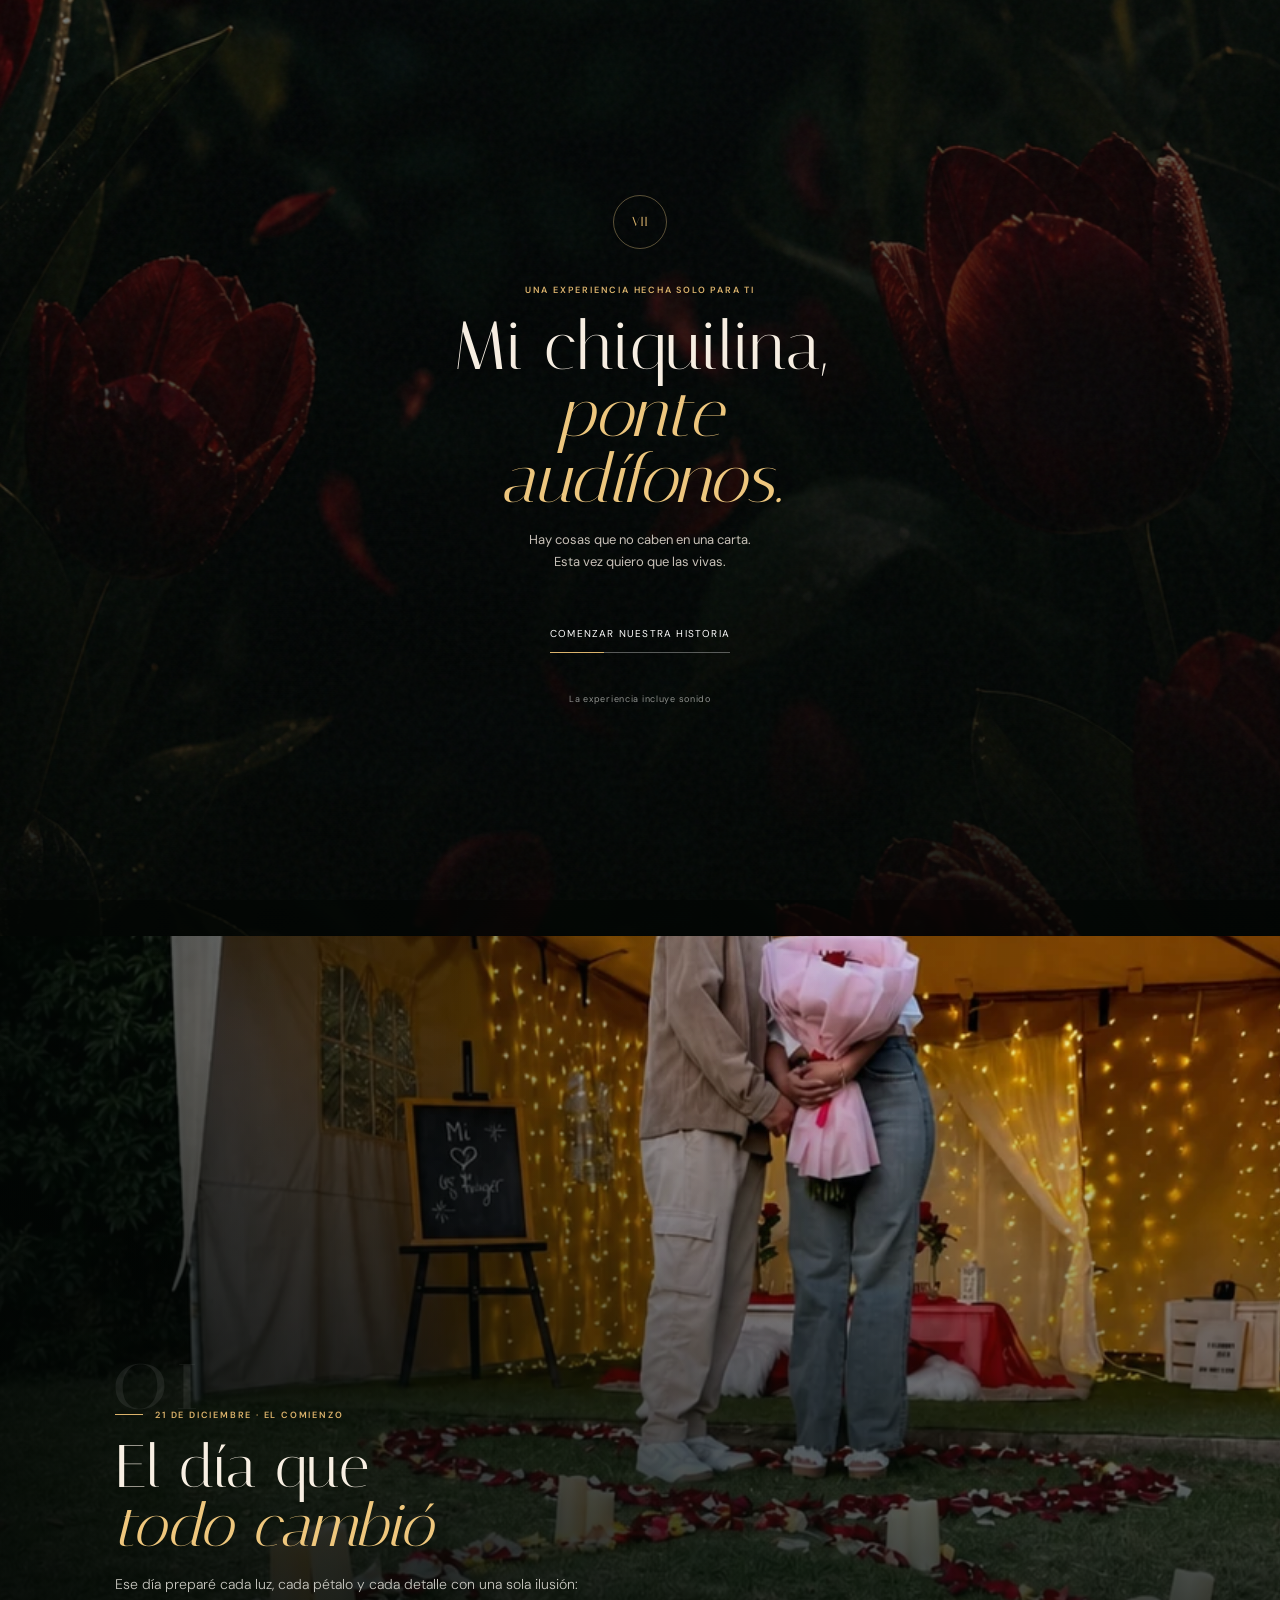
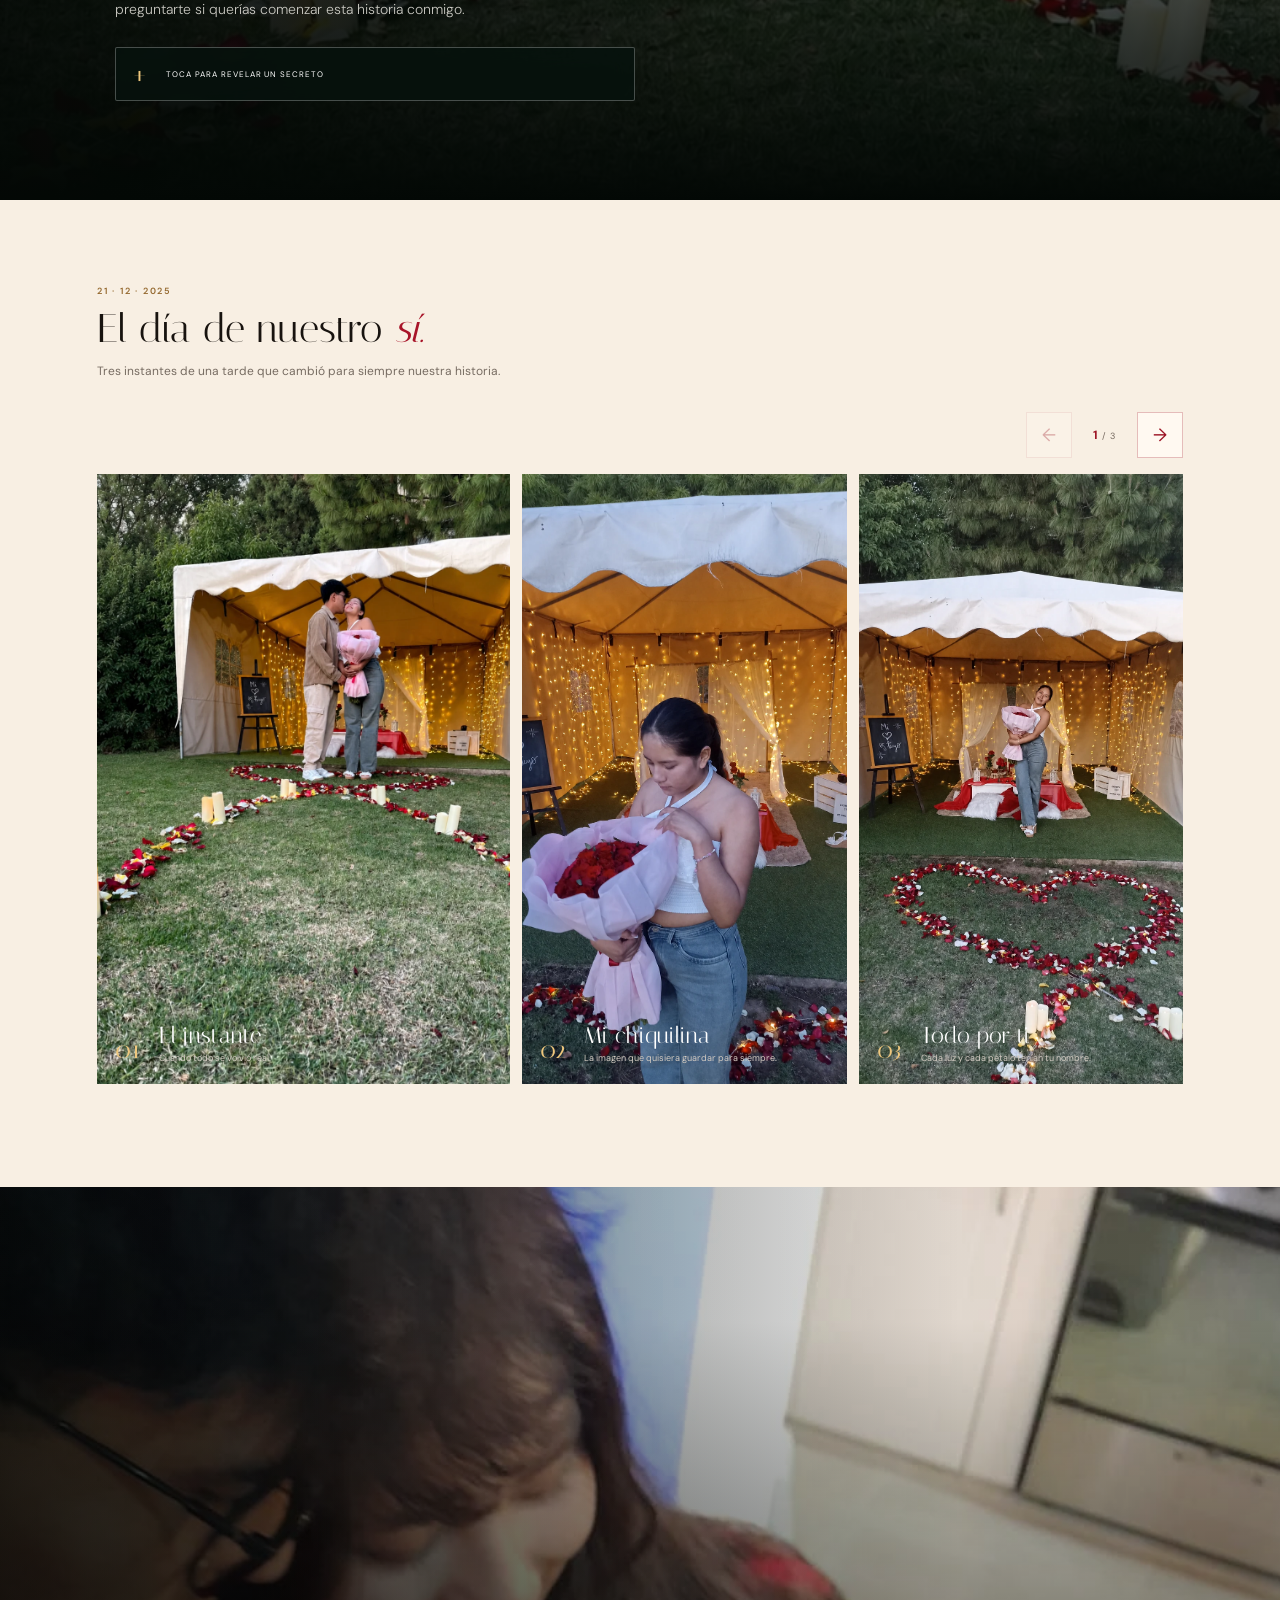
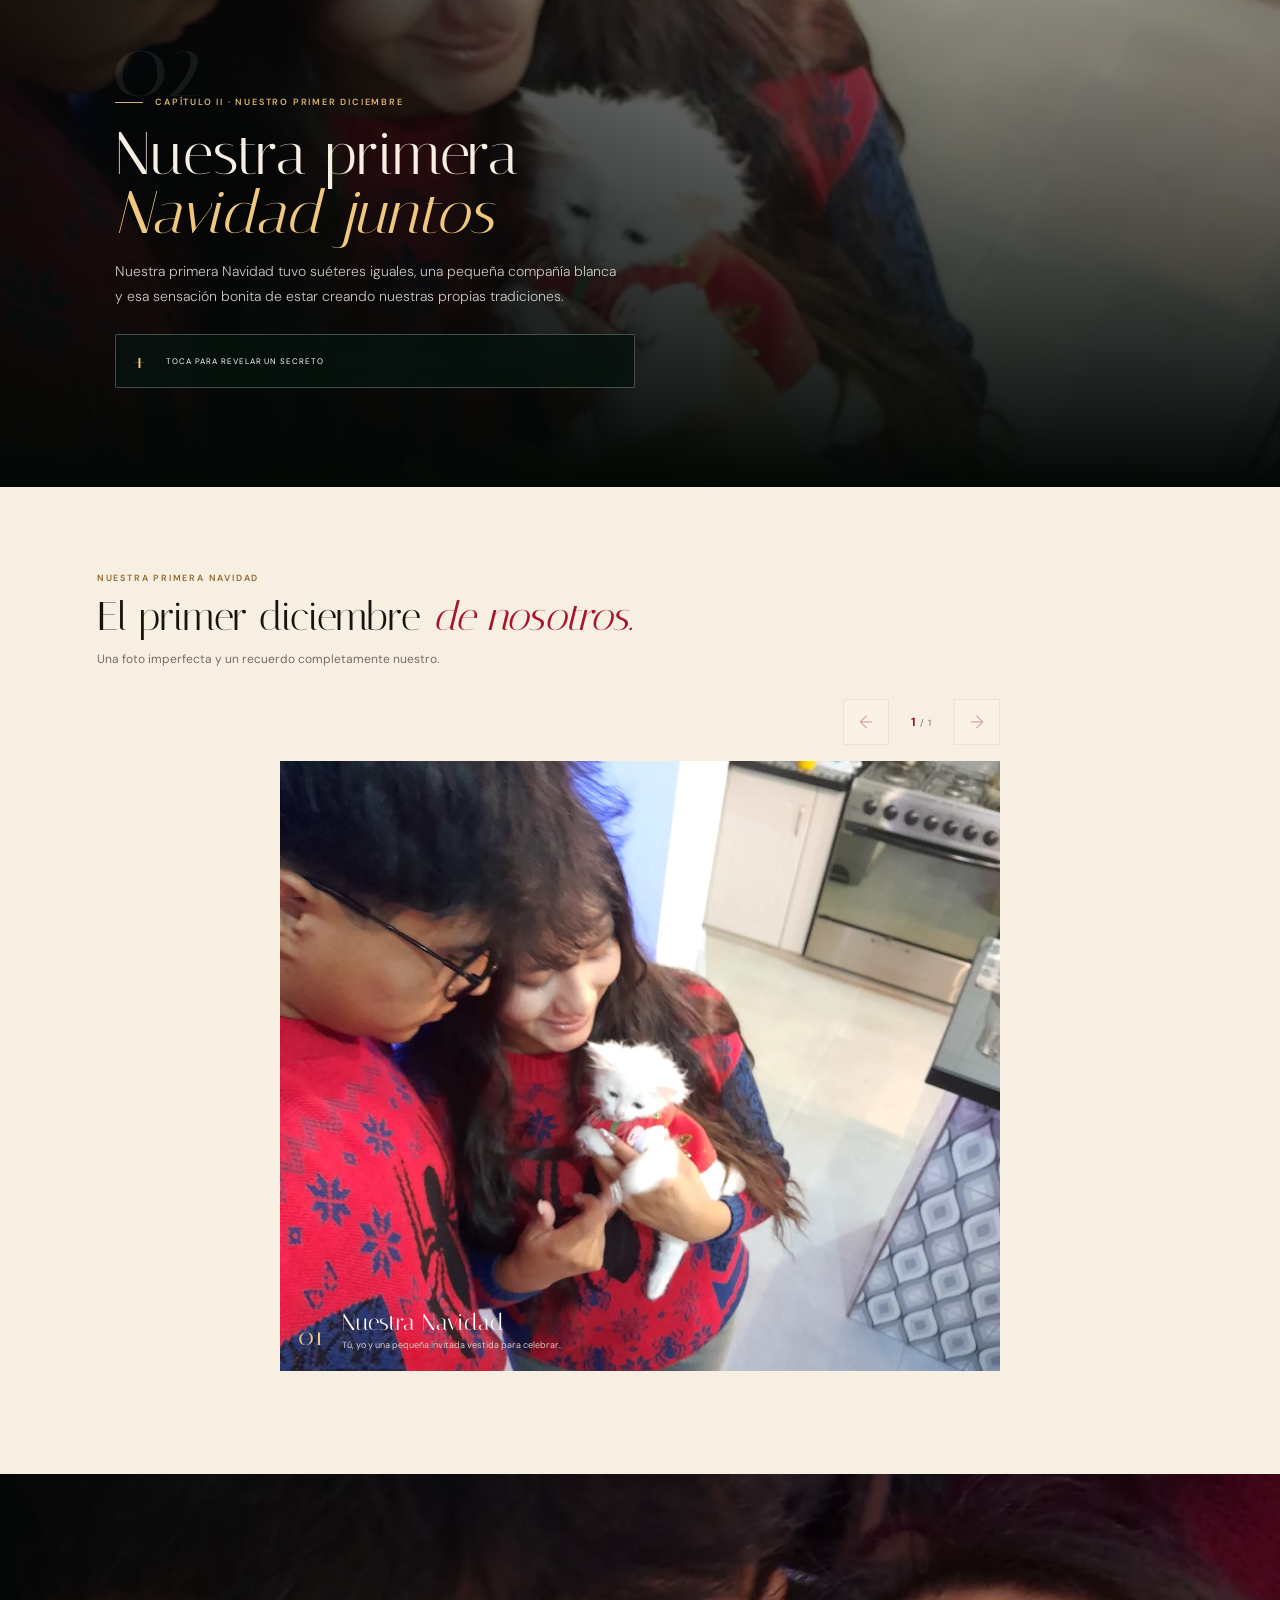
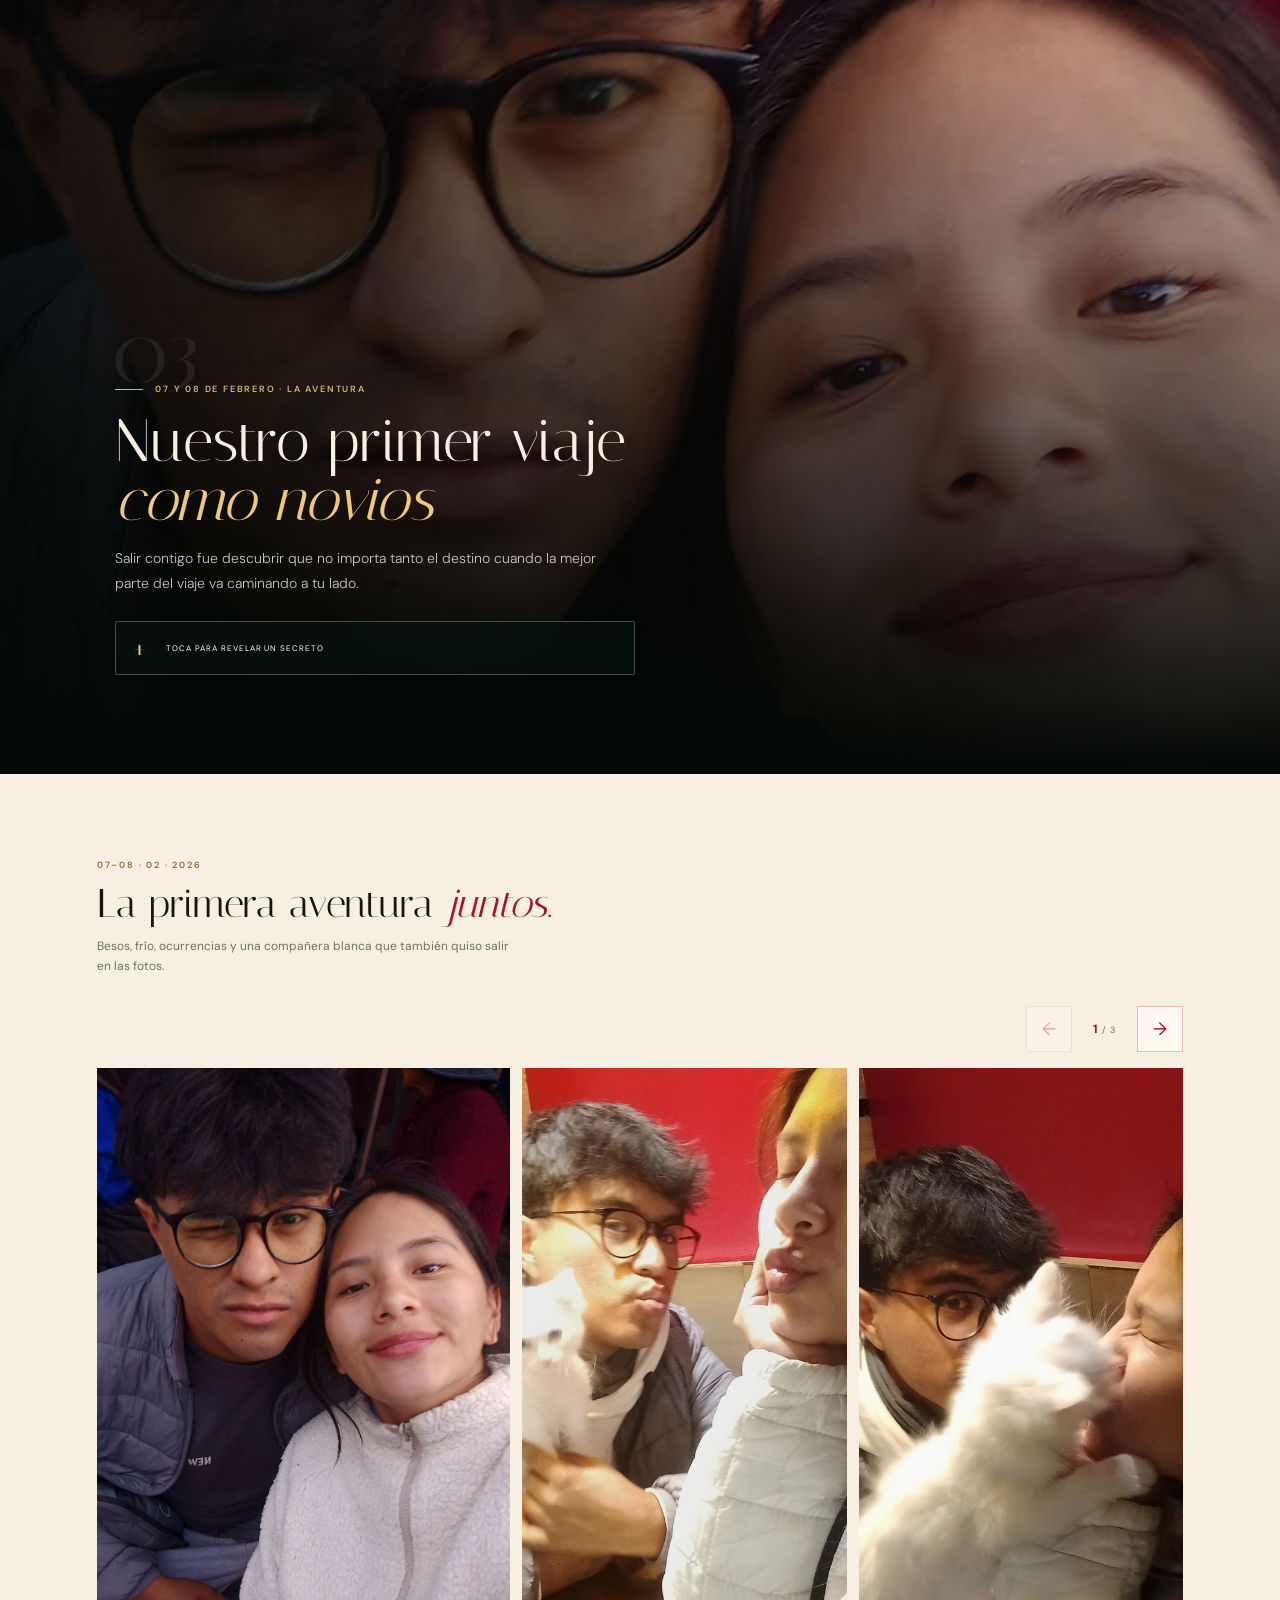
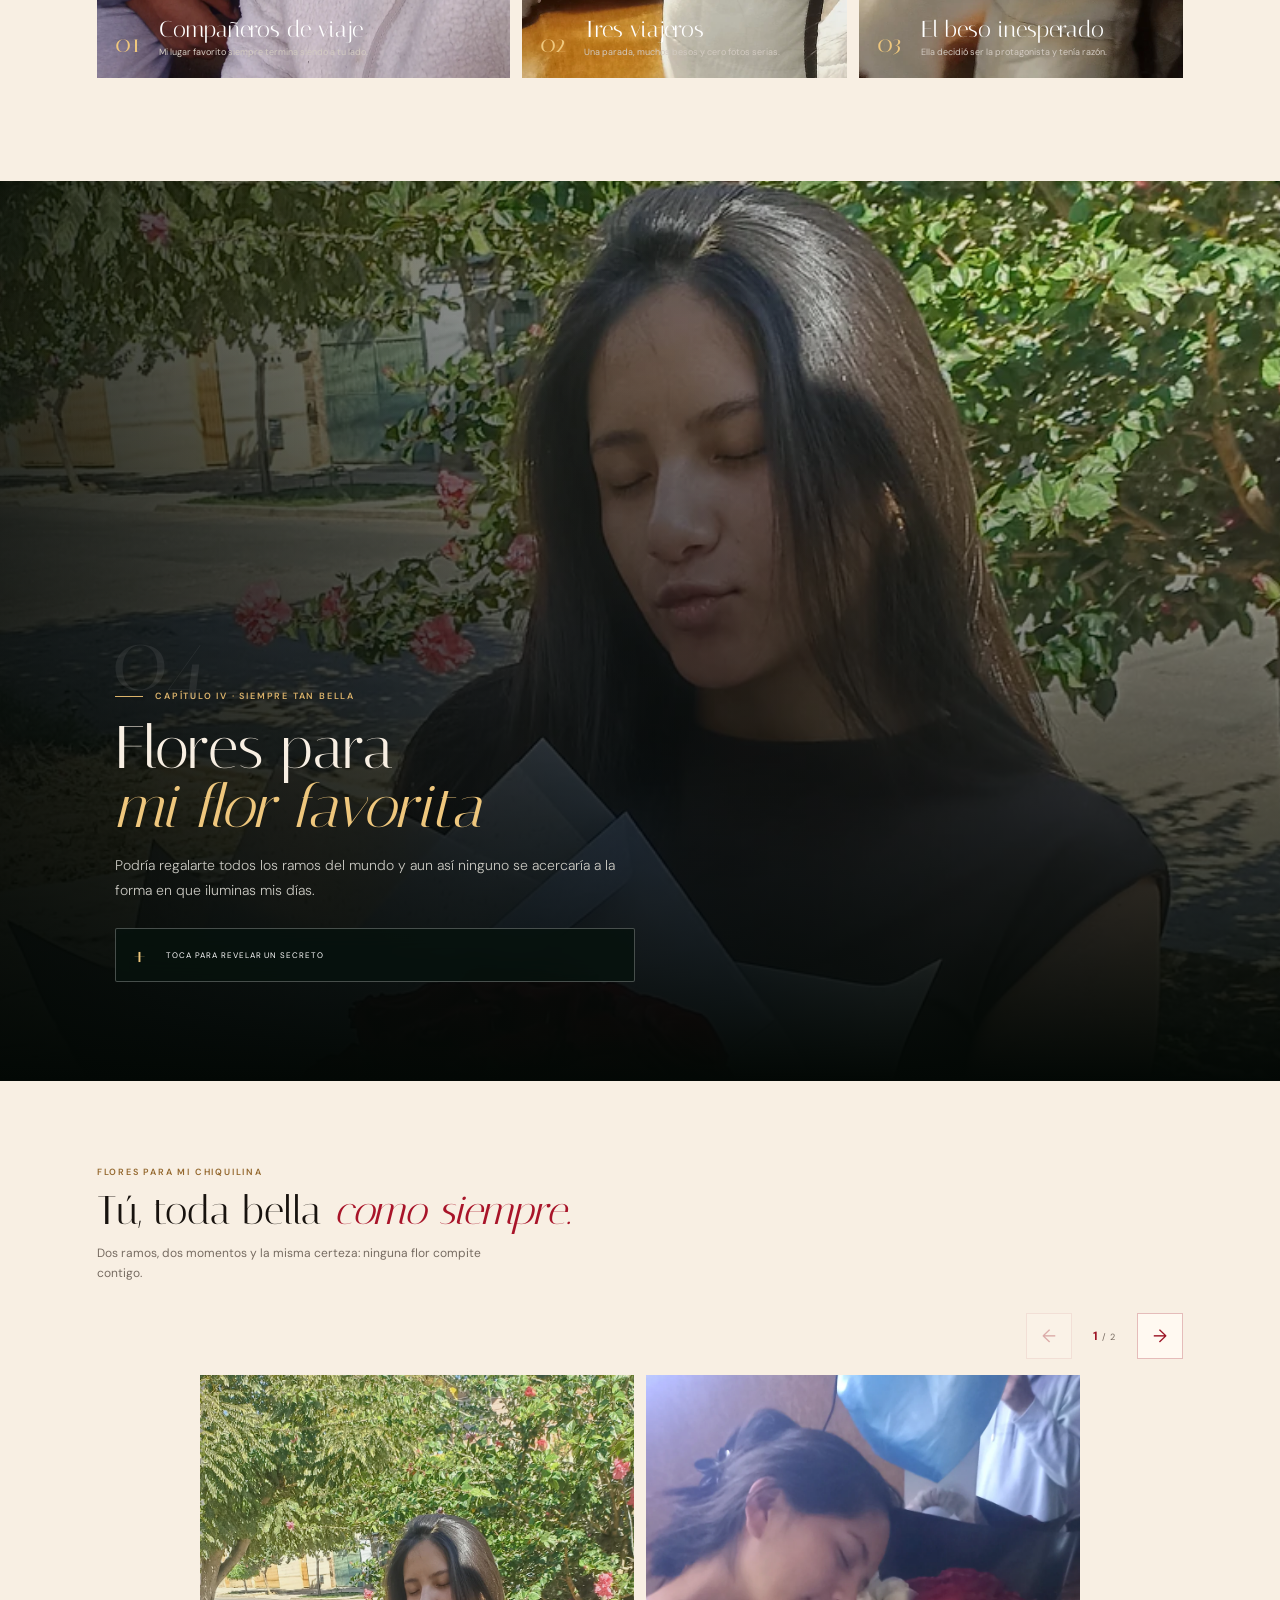
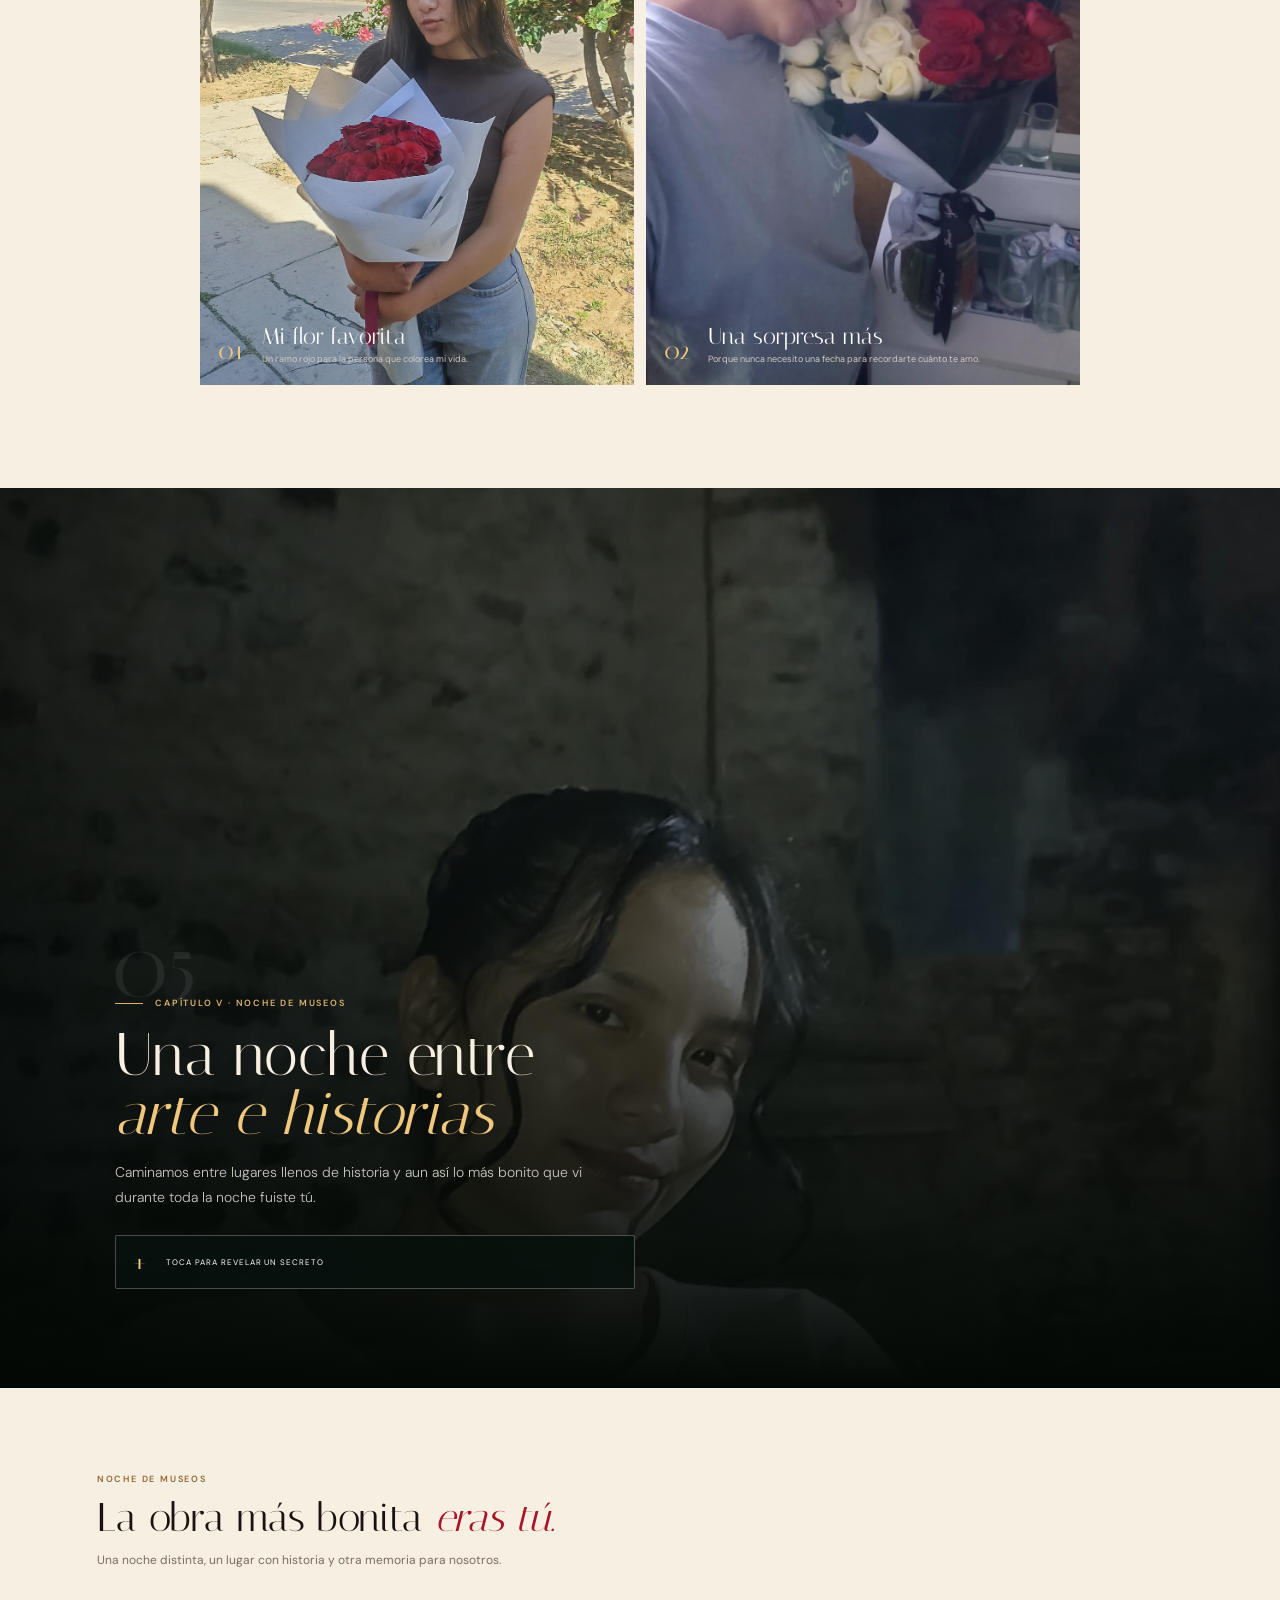
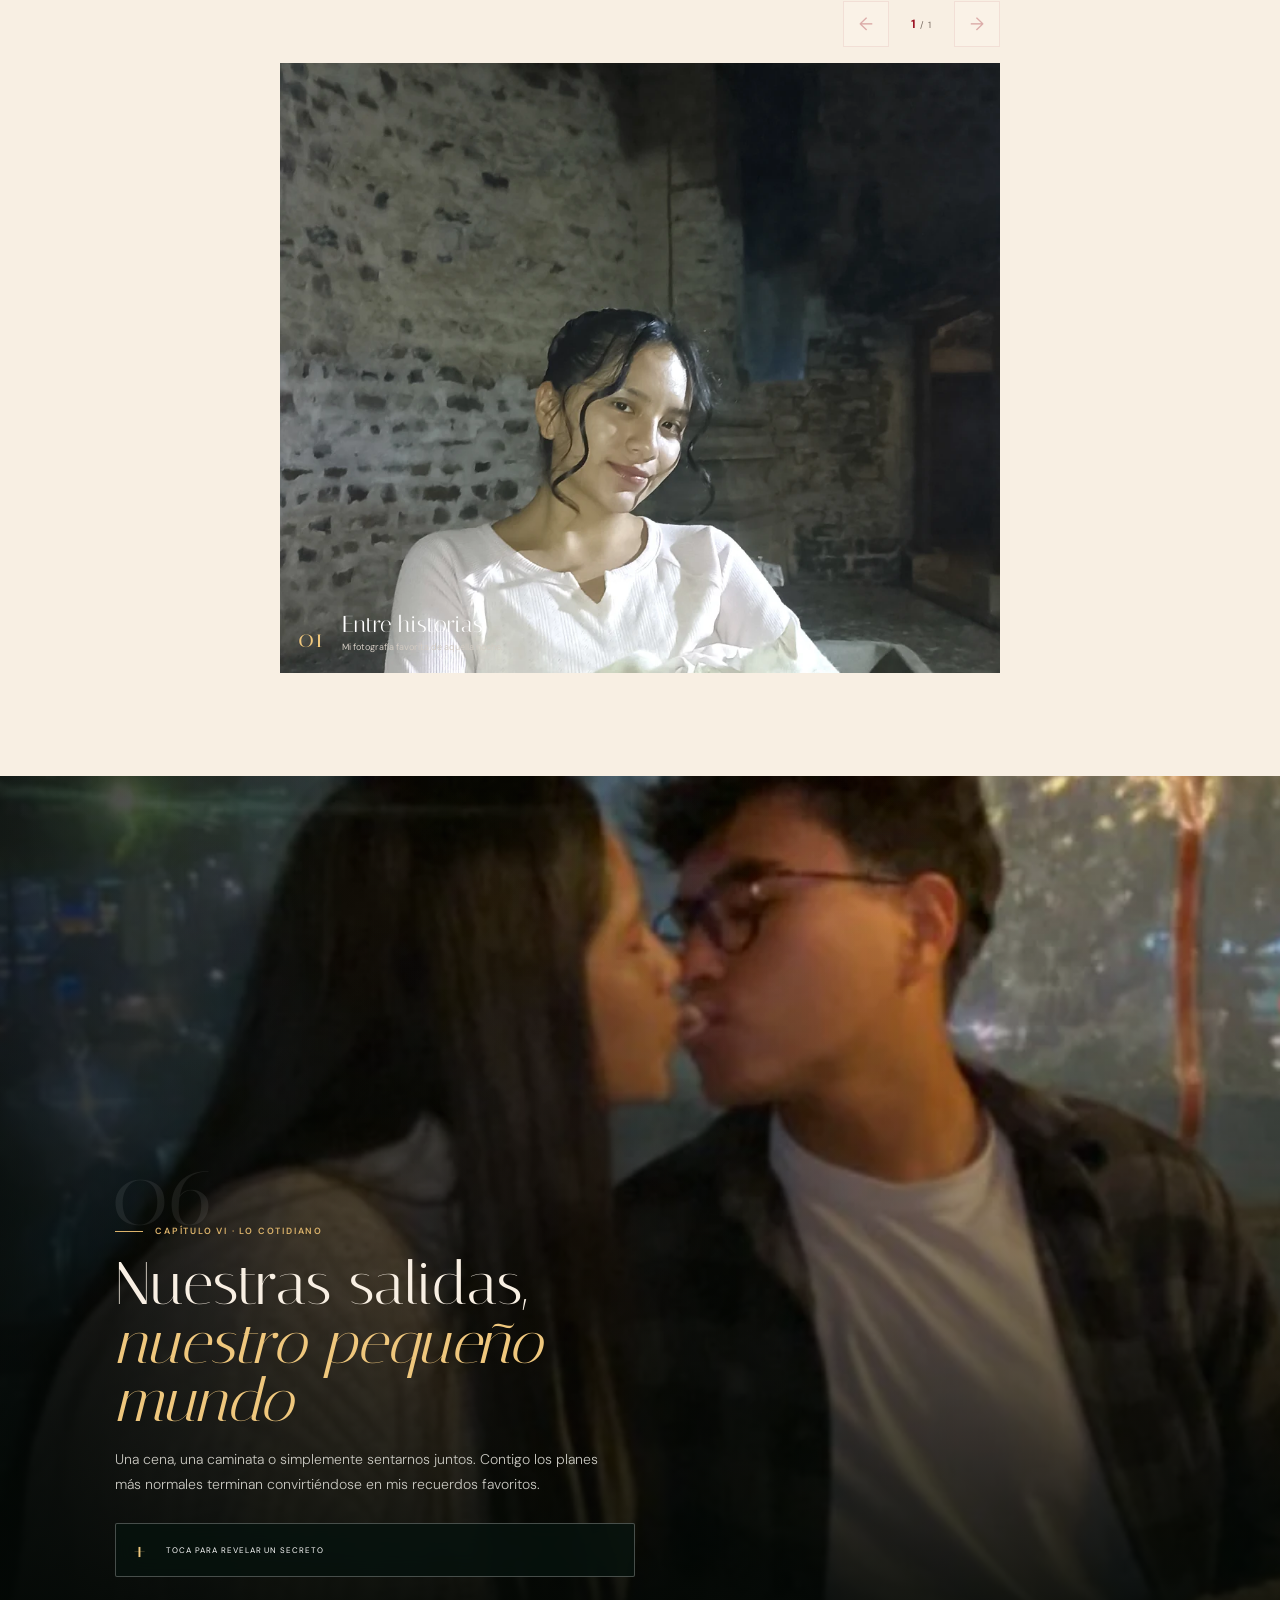
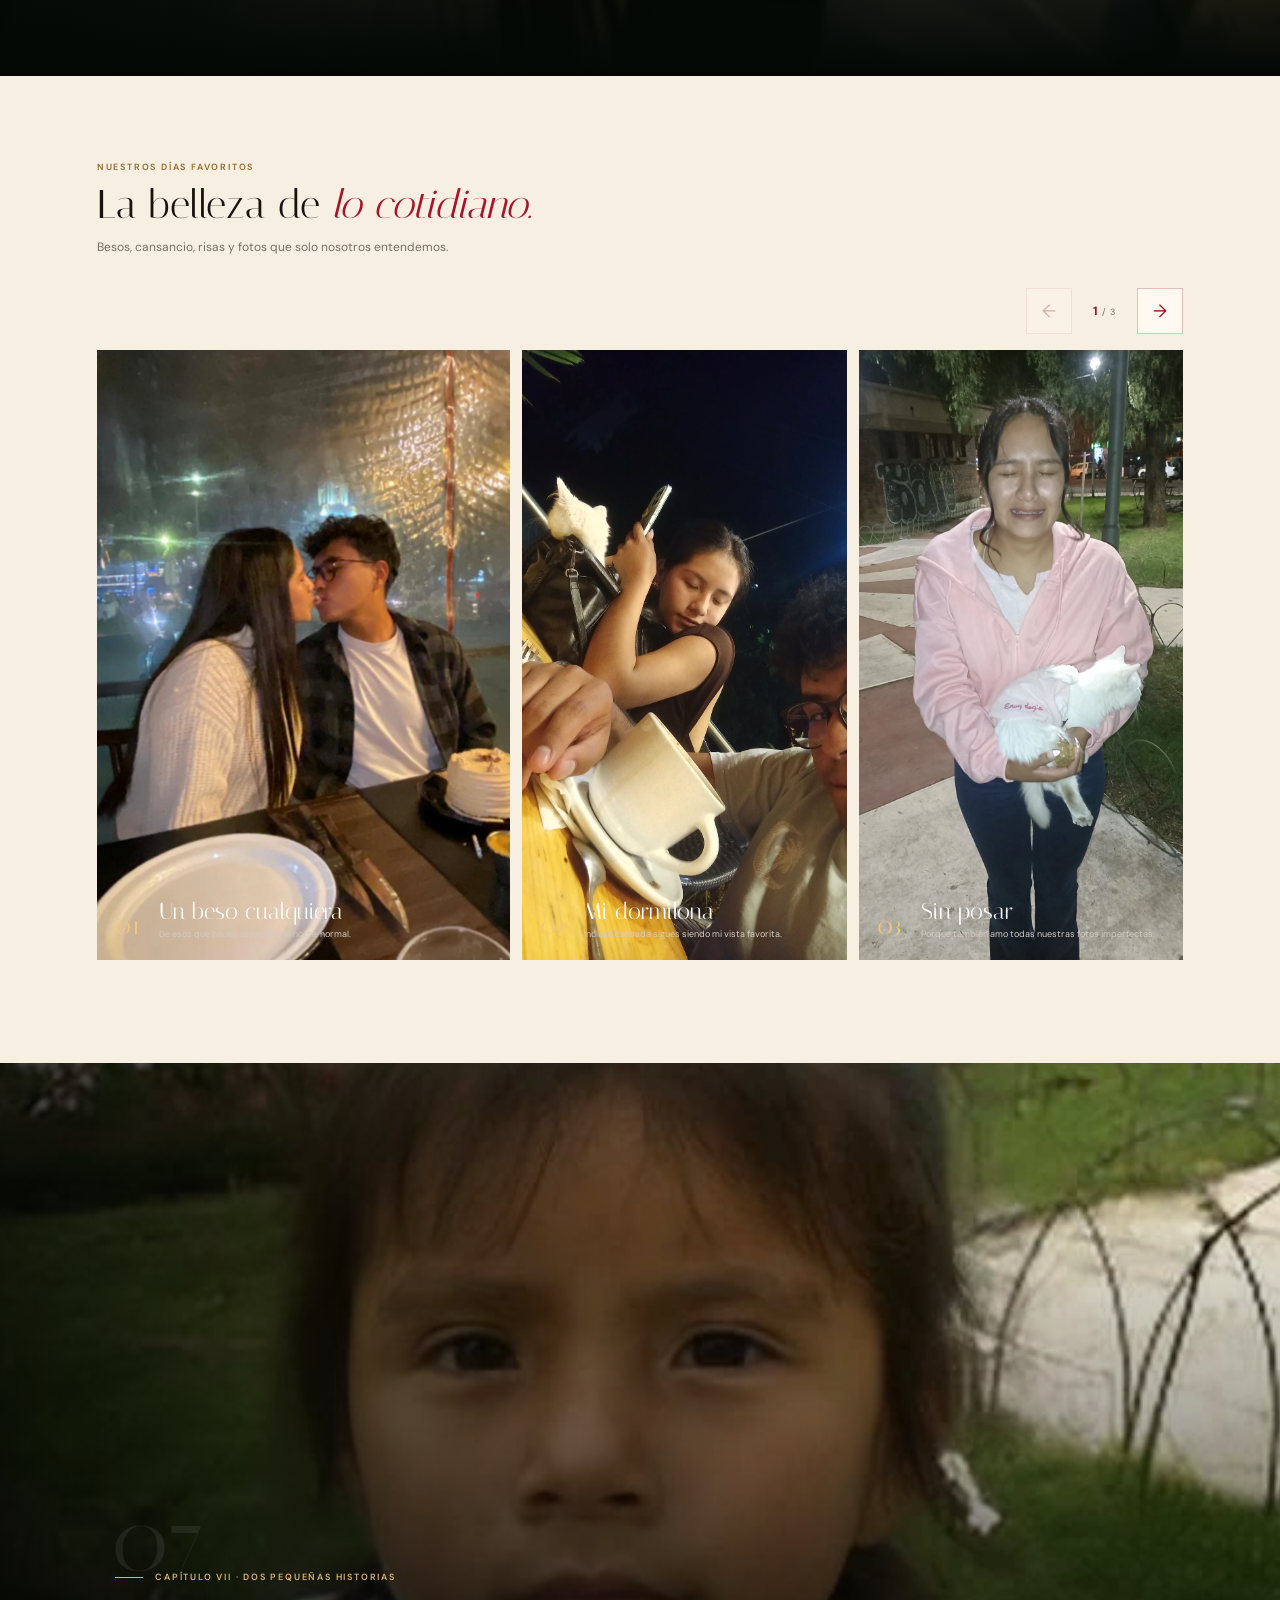
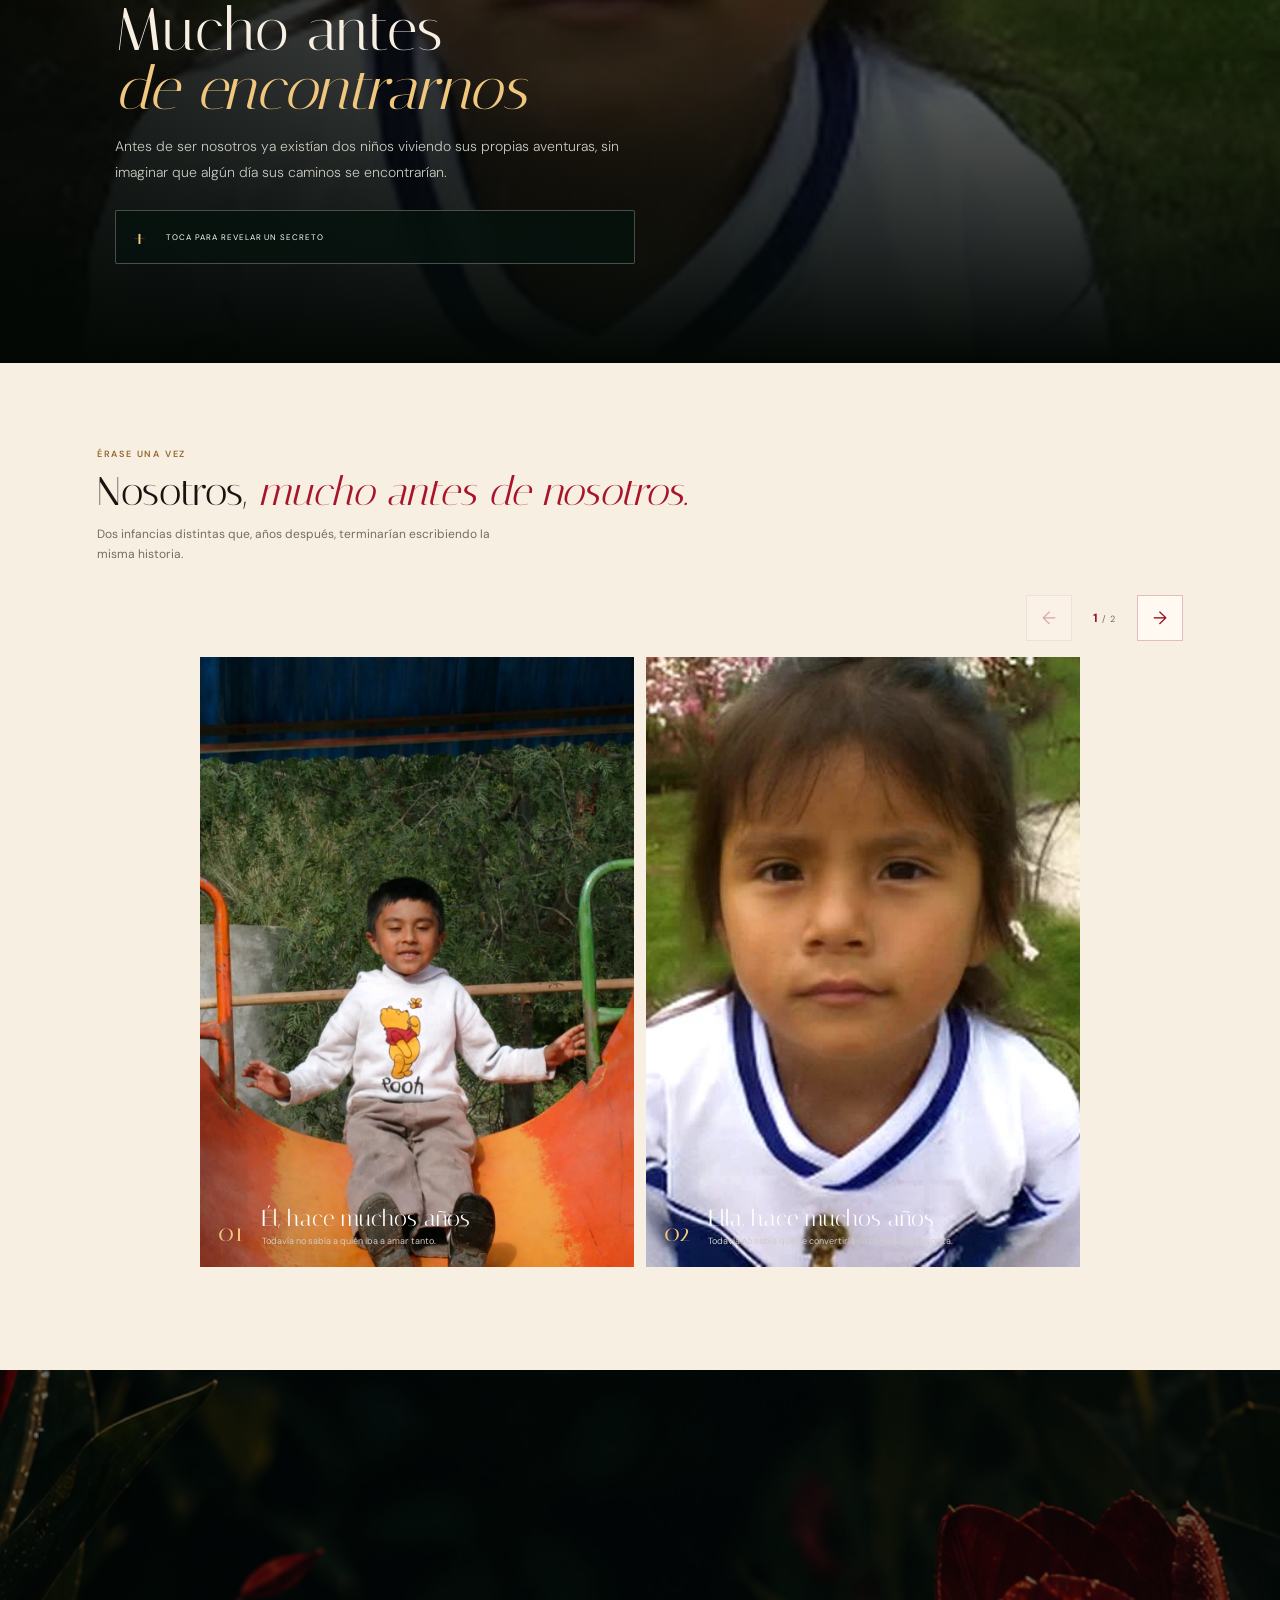
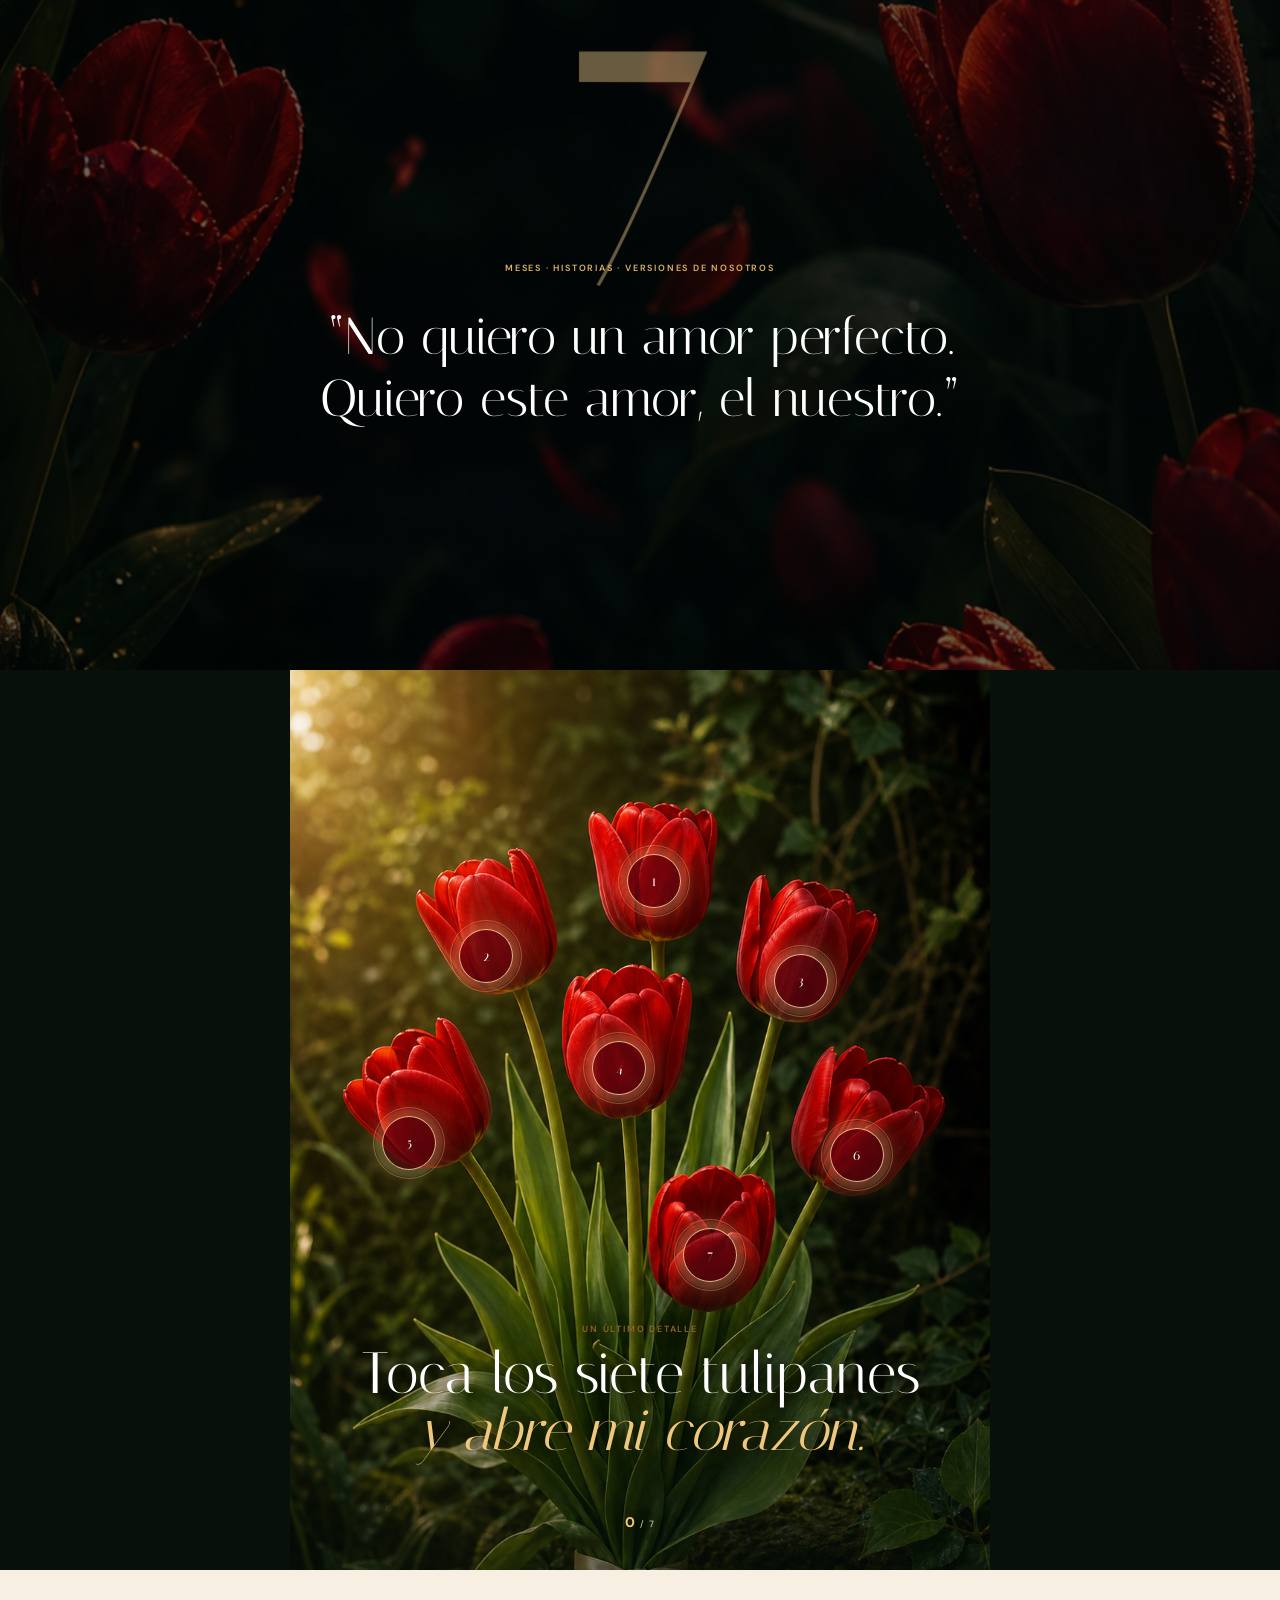
==== commit e09ecf55: "Corregir todas las interacciones móviles" ====
--- a/index.html
+++ b/index.html
@@ -13,8 +13,8 @@
   <link rel="stylesheet" href="awakening.css?v=4">
   <link rel="stylesheet" href="finale.css?v=4">
   <link rel="stylesheet" href="responsive.css?v=5">
-  <link rel="stylesheet" href="native-interactions.css?v=6">
-  <link rel="stylesheet" href="memories.css?v=9">
+  <link rel="stylesheet" href="native-interactions.css?v=11">
+  <link rel="stylesheet" href="memories.css?v=11">
 </head>
 <body class="locked">
   <div class="film-grain" aria-hidden="true"></div>
@@ -39,7 +39,7 @@
 
   <header class="topbar">
     <a class="brand" href="#portada" aria-label="Volver al inicio"><span>VII</span><i></i><b>Nuestra historia</b></a>
-    <button class="sound" id="soundToggle" aria-label="Activar o silenciar narración" title="Sonido">
+    <button class="sound" id="soundToggle" aria-label="Activar o silenciar el sonido ambiente" title="Sonido ambiente">
       <svg class="sound-on" viewBox="0 0 24 24"><path d="M11 5 6.8 8.5H3v7h3.8L11 19V5Zm4 3.5a5 5 0 0 1 0 7M17.8 6a8.5 8.5 0 0 1 0 12"/></svg>
       <svg class="sound-off" viewBox="0 0 24 24"><path d="m11 5-4.2 3.5H3v7h3.8L11 19V5Zm4.5 5 5 5m0-5-5 5"/></svg>
     </button>
@@ -77,13 +77,13 @@
     <section class="finale scene" id="final" data-scene="9">
       <div class="final-garden" id="finalGarden">
         <div class="final-photo" aria-label="Ramo de siete tulipanes interactivos">
-          <button class="bloom" style="--x:52%;--y:17%" aria-label="Abrir tulipán uno"><span>1</span></button>
-          <button class="bloom" style="--x:28%;--y:23%" aria-label="Abrir tulipán dos"><span>2</span></button>
-          <button class="bloom" style="--x:73%;--y:25%" aria-label="Abrir tulipán tres"><span>3</span></button>
-          <button class="bloom" style="--x:47%;--y:32%" aria-label="Abrir tulipán cuatro"><span>4</span></button>
-          <button class="bloom" style="--x:17%;--y:38%" aria-label="Abrir tulipán cinco"><span>5</span></button>
-          <button class="bloom" style="--x:81%;--y:39%" aria-label="Abrir tulipán seis"><span>6</span></button>
-          <button class="bloom" style="--x:60%;--y:47%" aria-label="Abrir tulipán siete"><span>7</span></button>
+          <button class="bloom" data-testid="bloom-1" style="--x:52%;--y:17%" aria-label="Abrir tulipán uno"><span>1</span></button>
+          <button class="bloom" data-testid="bloom-2" style="--x:28%;--y:23%" aria-label="Abrir tulipán dos"><span>2</span></button>
+          <button class="bloom" data-testid="bloom-3" style="--x:73%;--y:25%" aria-label="Abrir tulipán tres"><span>3</span></button>
+          <button class="bloom" data-testid="bloom-4" style="--x:47%;--y:32%" aria-label="Abrir tulipán cuatro"><span>4</span></button>
+          <button class="bloom" data-testid="bloom-5" style="--x:17%;--y:38%" aria-label="Abrir tulipán cinco"><span>5</span></button>
+          <button class="bloom" data-testid="bloom-6" style="--x:81%;--y:39%" aria-label="Abrir tulipán seis"><span>6</span></button>
+          <button class="bloom" data-testid="bloom-7" style="--x:60%;--y:47%" aria-label="Abrir tulipán siete"><span>7</span></button>
         </div>
         <div class="final-prompt">
           <p class="kicker">Un último detalle</p>
@@ -97,8 +97,13 @@
         <p class="kicker">Nuestra canción</p>
         <h2>Cantarina</h2>
         <p>Willy Claure · Milton Cortez</p>
-        <iframe title="Cantarina en Spotify" src="https://open.spotify.com/embed/track/19Hyd2zQbFQMLZU4HrWX2Z?utm_source=generator&theme=0" width="100%" height="152" frameborder="0" allow="autoplay; clipboard-write; encrypted-media; fullscreen; picture-in-picture" loading="lazy"></iframe>
-        <a href="https://open.spotify.com/track/19Hyd2zQbFQMLZU4HrWX2Z" target="_blank" rel="noopener">Abrir canción en Spotify</a>
+        <div class="song-video">
+          <iframe title="Cantarina de Willy Claure y Milton Cortez" src="https://www.youtube-nocookie.com/embed/Ech-u_d_8FI?rel=0" frameborder="0" allow="accelerometer; autoplay; clipboard-write; encrypted-media; gyroscope; picture-in-picture; web-share" allowfullscreen loading="lazy"></iframe>
+        </div>
+        <div class="song-links" aria-label="Opciones para escuchar Cantarina">
+          <a data-testid="cantarina-youtube" href="https://www.youtube.com/watch?v=Ech-u_d_8FI" target="_blank" rel="noopener">Ver en YouTube</a>
+          <a data-testid="cantarina-spotify" href="https://open.spotify.com/track/19Hyd2zQbFQMLZU4HrWX2Z" target="_blank" rel="noopener">Abrir en Spotify</a>
+        </div>
       </section>
       <div class="finale-inner final-reveal" id="finalReveal" aria-hidden="true">
         <p class="kicker">Esta canción siempre tendrá tu nombre</p>
@@ -110,15 +115,14 @@
     </section>
   </main>
 
-  <div class="voice-player" id="voicePlayer">
-    <button id="voicePlay" aria-label="Reproducir o pausar"><span class="play-icon">▶</span></button>
-    <div><small>Una nota de voz para ti</small><strong id="voiceTitle">Mes uno</strong><span class="audio-track"><i id="audioProgress"></i></span></div>
-    <span id="audioTime">0:00</span>
-  </div>
+  <dialog class="photo-dialog" id="photoDialog" aria-label="Fotografía ampliada">
+    <button class="photo-close" id="photoClose" type="button" aria-label="Cerrar fotografía">×</button>
+    <img id="photoDialogImage" alt="">
+    <p id="photoDialogCaption"></p>
+  </dialog>
 
   <div class="love-burst" id="loveBurst"><span>Te elijo a ti.</span></div>
-  <audio id="narration" preload="metadata"></audio>
-  <script src="soundscape.js?v=10"></script>
-  <script src="script.js?v=10"></script>
+  <script src="soundscape.js?v=11"></script>
+  <script src="script.js?v=11"></script>
 </body>
 </html>
--- a/native-interactions.css
+++ b/native-interactions.css
@@ -16,3 +16,36 @@
 .cantarina-stage a{margin-top:17px;color:#8f1425;text-transform:uppercase;letter-spacing:.12em;font-size:8px;text-underline-offset:5px;min-height:44px;display:flex;align-items:center}
 @keyframes secretNative{from{opacity:0;transform:translateY(-6px)}}
 @media(max-width:359px){.secret-card summary{font-size:7px;padding:0 11px}.secret-inline p{font-size:16px}.cantarina-stage h2{font-size:43px}}
+
+/* Controles directos: funcionan igual con toque, mouse y teclado. */
+html{scroll-behavior:auto}
+.awakening{pointer-events:none}
+.premiere.hidden,.premiere.hidden *{visibility:hidden!important;pointer-events:none!important}
+.chapter-actions{display:block;width:min(100%,520px)}
+.topbar,.chapter-nav{pointer-events:none}
+.topbar a,.topbar button,.chapter-nav a{pointer-events:auto}
+.chapter:before{pointer-events:none}
+.secret-trigger{width:100%;min-height:54px;display:flex;justify-content:flex-start;text-align:left;padding:0 16px;position:relative;z-index:6;border:1px solid #ffffff42;background:#07120dd9;color:#fff;cursor:pointer;pointer-events:auto;touch-action:manipulation;-webkit-tap-highlight-color:transparent}
+.secret-trigger i{flex:0 0 24px;font:24px "Italiana",serif;color:#efc77d;transition:transform .25s}
+.secret-trigger.open{border-color:#efc77d99;background:#091710f2}
+.secret-trigger.open i{transform:rotate(45deg)}
+.secret-panel{position:relative;z-index:6;border:1px solid #efc77d66;border-top:0;background:#091710f2;padding:18px 16px 20px;text-align:left;animation:secretNative .3s ease}
+.secret-panel[hidden]{display:none!important}
+.secret-panel small{display:block;color:#efc77d;text-transform:uppercase;letter-spacing:.14em;font-size:7px;margin-bottom:8px}
+.secret-panel p{margin:0;color:#f4eee6;font:18px/1.5 "Italiana",serif}
+
+.cantarina-stage{padding-left:16px;padding-right:16px}
+.song-video{width:min(100%,640px);aspect-ratio:16/9;overflow:hidden;background:#120e0b;box-shadow:0 18px 45px #52372328}
+.song-video iframe{width:100%;height:100%;display:block;border:0;border-radius:0;box-shadow:none}
+.song-links{display:flex;flex-wrap:wrap;justify-content:center;gap:10px;margin-top:18px}
+.cantarina-stage .song-links a{margin:0;min-height:48px;padding:0 16px;border:1px solid #8f14254d;background:#fff9f0;color:#8f1425;text-decoration:none;justify-content:center}
+.cantarina-stage .song-links a:first-child{background:#8f1425;color:#fff;border-color:#8f1425}
+
+.photo-dialog{width:100%;height:100%;max-width:none;max-height:none;margin:0;border:0;padding:54px 14px 24px;background:#030604f5;color:#fff;overflow:auto}
+.photo-dialog::backdrop{background:#020403ed}
+.photo-dialog[open]{display:flex;flex-direction:column;align-items:center;justify-content:center}
+.photo-dialog img{display:block;max-width:min(100%,900px);max-height:calc(100dvh - 135px);width:auto;height:auto;object-fit:contain}
+.photo-dialog p{width:min(100%,700px);margin:13px 0 0;text-align:center;font:18px/1.4 "Italiana",serif;color:#eee5dc}
+.photo-close{position:fixed;z-index:2;top:max(12px,env(safe-area-inset-top));right:14px;width:44px;height:44px;border:1px solid #ffffff55;border-radius:50%;background:#08100dcf;color:#fff;font-size:27px;line-height:1;cursor:pointer;touch-action:manipulation}
+
+@media(max-width:359px){.secret-trigger{min-height:50px;font-size:7px;padding:0 12px}.secret-panel p{font-size:16px}.song-links{width:100%}.cantarina-stage .song-links a{flex:1 1 135px;padding:0 9px;font-size:7px}}
--- a/memories.css
+++ b/memories.css
@@ -9,7 +9,7 @@
 .memory-strip figure{position:relative;flex:0 0 84%;height:min(68dvh,610px);margin:0;scroll-snap-align:center;overflow:hidden;background:#142018}
 .memory-strip img{width:100%;height:100%;object-fit:cover;object-position:center;display:block}
 .memory-strip figure:first-child img{object-position:center 34%}
-.memory-strip figure:after{content:"";position:absolute;inset:0;background:linear-gradient(180deg,transparent 52%,#050805da)}
+.memory-strip figure:after{content:"";position:absolute;inset:0;background:linear-gradient(180deg,transparent 52%,#050805da);pointer-events:none}
 .memory-strip figcaption{position:absolute;z-index:2;left:18px;right:18px;bottom:20px;color:white;display:grid;grid-template-columns:34px 1fr;column-gap:10px;align-items:end}
 .memory-strip figcaption span{grid-row:1/3;font:25px "Italiana",serif;color:#efc77d}
 .memory-strip figcaption strong{font:23px "Italiana",serif;font-weight:400}
@@ -19,3 +19,15 @@
 @media(min-width:700px){.memory-album{padding-left:6vw;padding-right:6vw}.memory-strip{display:grid;grid-template-columns:1.12fr .88fr .88fr;overflow:visible;max-width:1180px;margin:auto}.memory-strip figure{width:auto;height:610px}.memory-strip:after{display:none}.memory-album header{padding-left:20px;margin-left:max(0px,calc((100% - 1180px)/2))}}
 @media(min-width:700px){.memory-album.count-1 .memory-strip{grid-template-columns:1fr;max-width:760px}.memory-album.count-2 .memory-strip{grid-template-columns:1fr 1fr;max-width:920px}}
 @media(max-width:359px){.memory-album header h2{font-size:35px}.memory-strip figure{flex-basis:88%;height:64dvh}}
+
+.album-controls{position:relative;z-index:5;display:flex;align-items:center;justify-content:flex-end;gap:10px;width:min(calc(100% - 40px),760px);margin:-12px auto 16px;color:#75695f;scroll-margin-top:90px}
+.album-controls>span{min-width:45px;text-align:center;font-size:9px;letter-spacing:.1em}
+.album-current{color:#9c1425;font-size:12px}
+.album-arrow{width:46px;height:46px;display:grid;place-items:center;border:1px solid #9c142544;background:#fff9f1;color:#9c1425;font-size:18px;cursor:pointer;touch-action:manipulation;-webkit-tap-highlight-color:transparent}
+.album-arrow:disabled{opacity:.3;cursor:default}
+.photo-open{position:absolute;inset:0;width:100%;height:100%;z-index:1;padding:0;border:0;background:transparent;cursor:zoom-in;touch-action:manipulation}
+.photo-open img{transition:transform .45s ease}
+.photo-open:active img{transform:scale(1.02)}
+.memory-strip figcaption{pointer-events:none}
+
+@media(min-width:700px){.album-controls{width:min(100%,1180px);padding:0 20px}.memory-album.count-1 .album-controls{width:min(100%,760px)}.memory-strip figure:hover .photo-open img{transform:scale(1.025)}}
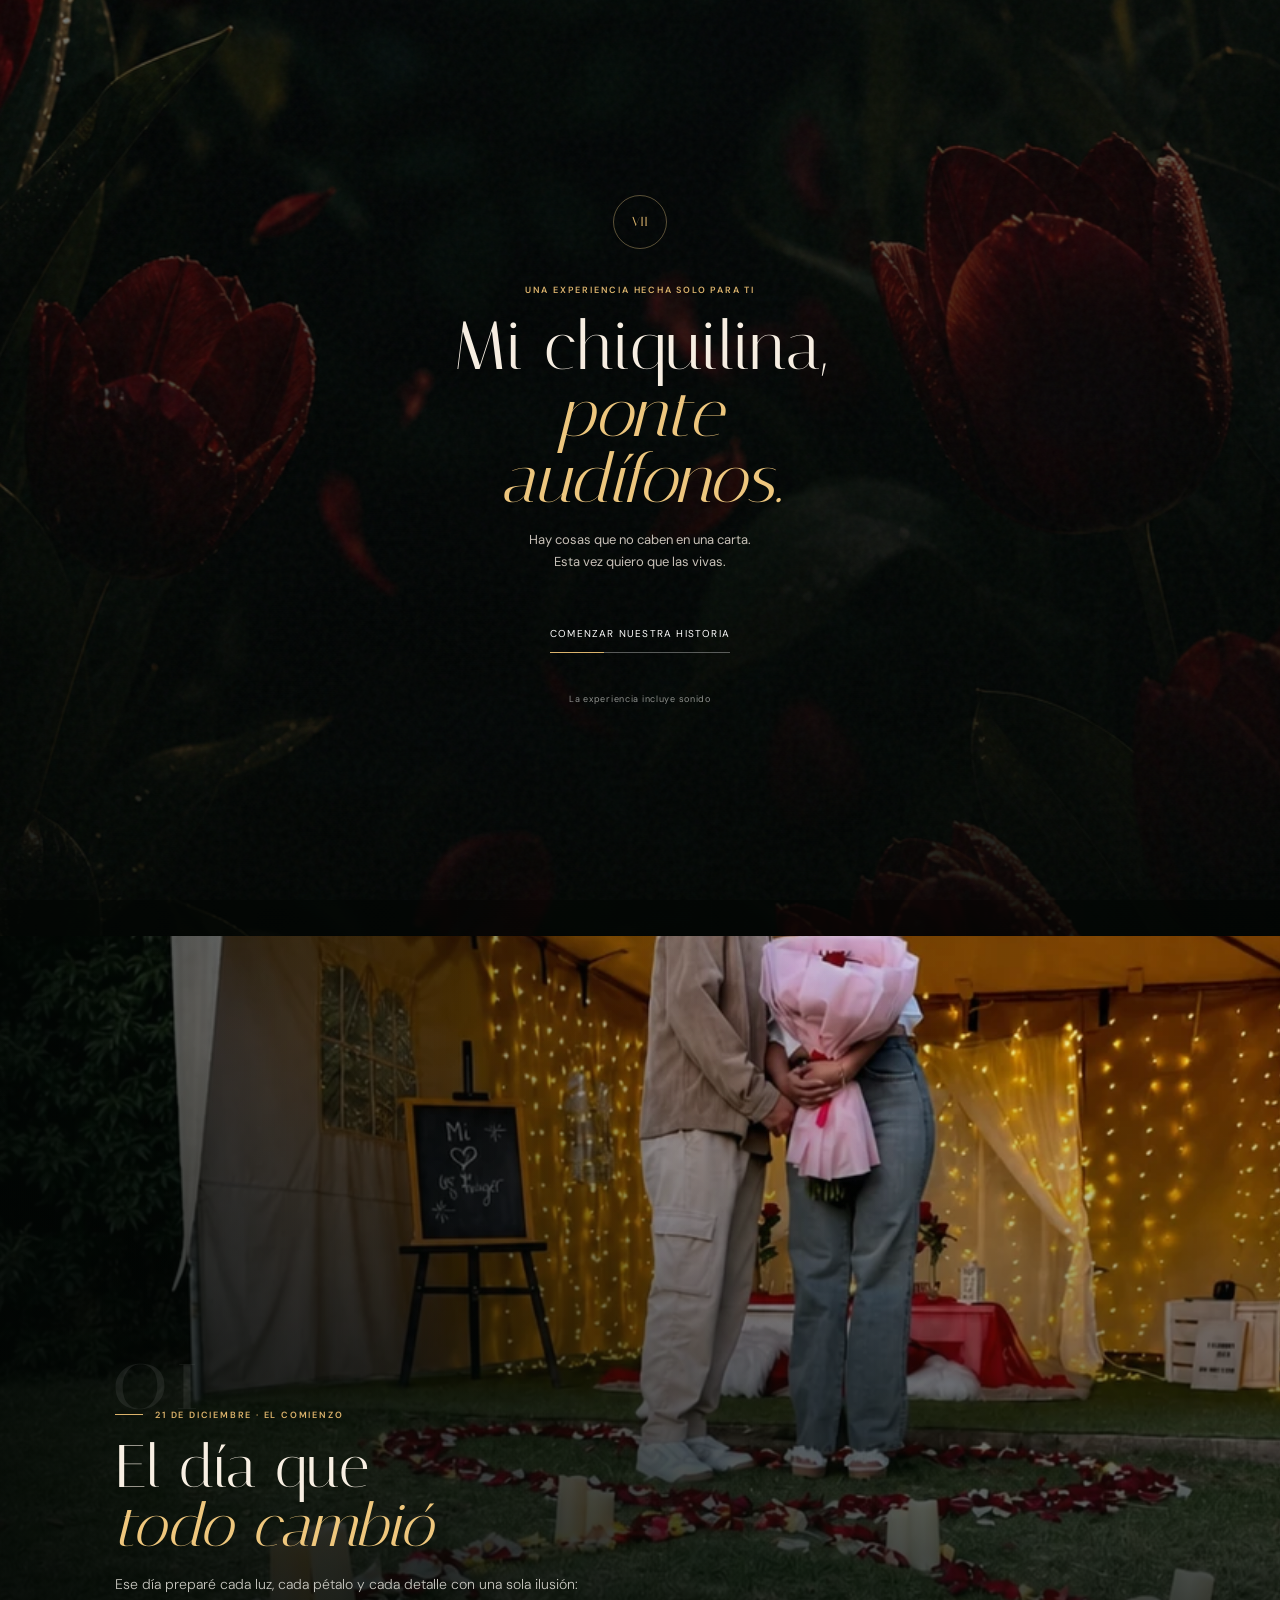
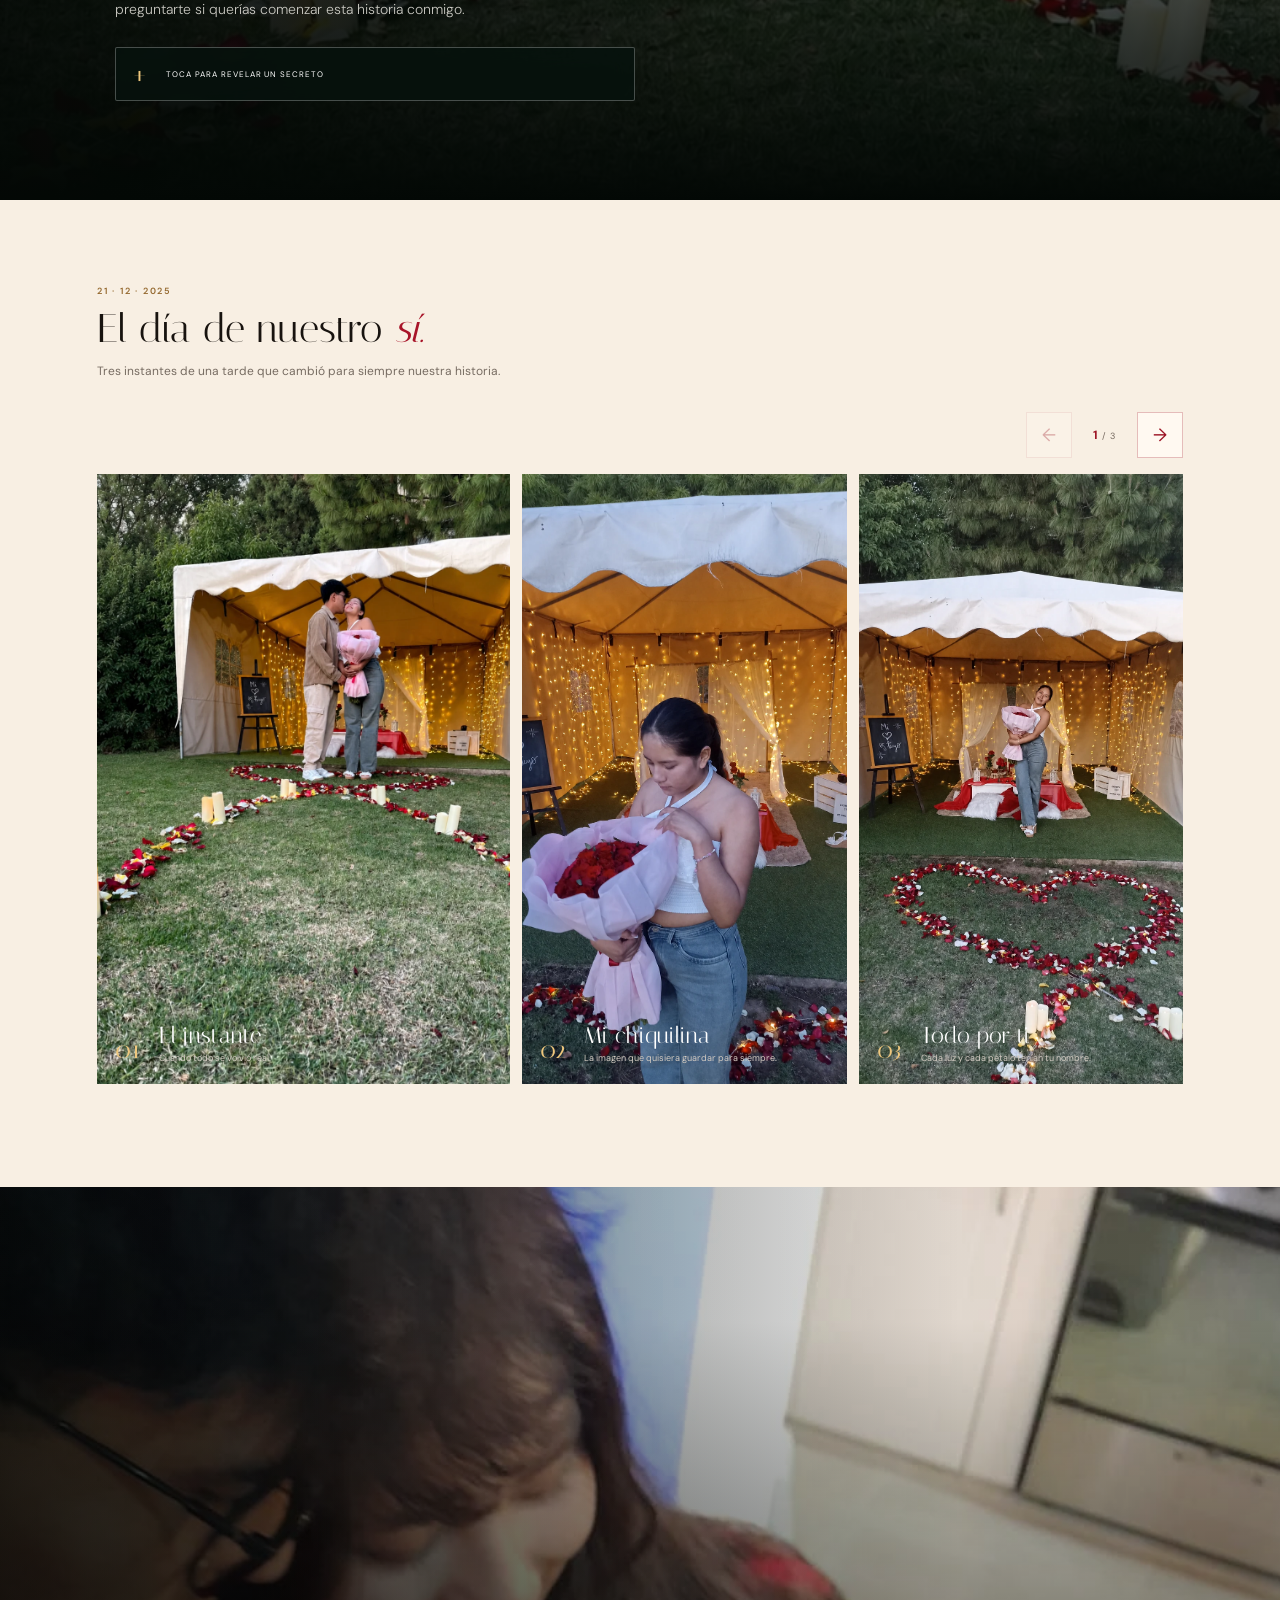
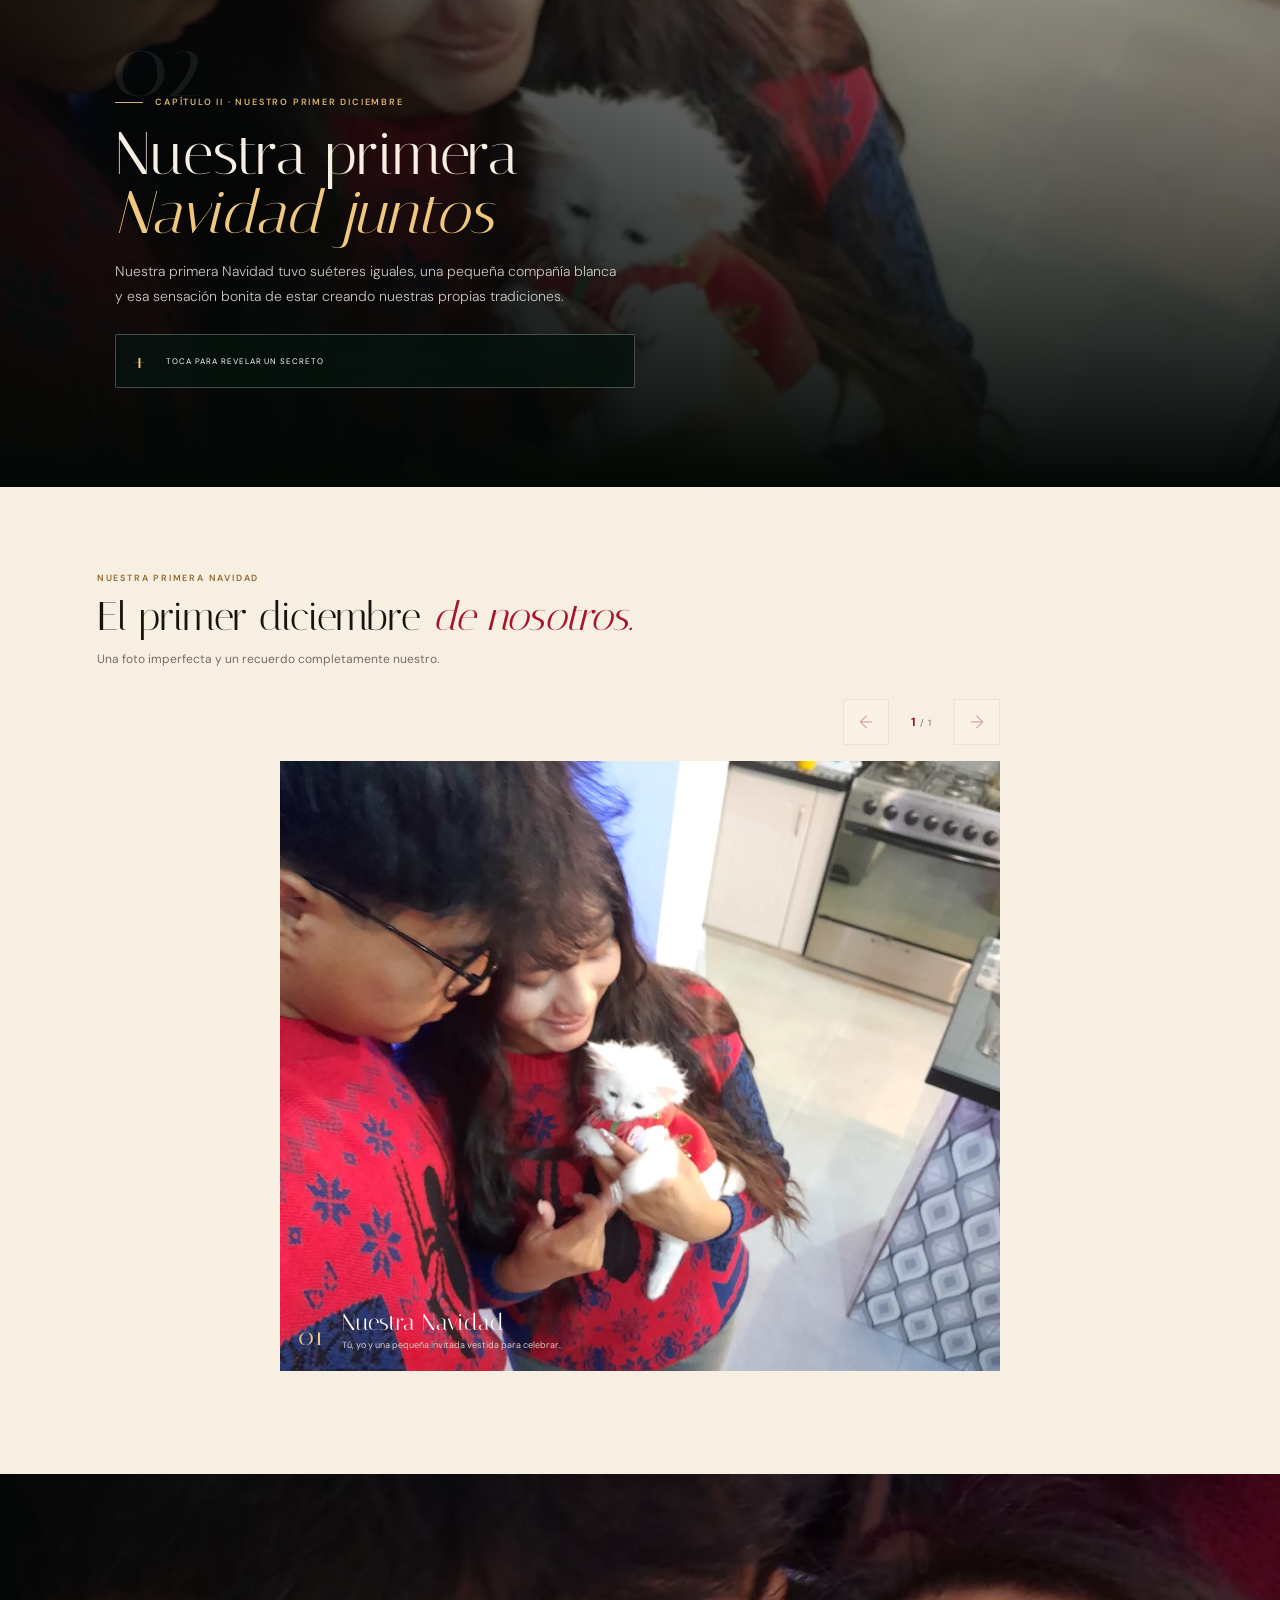
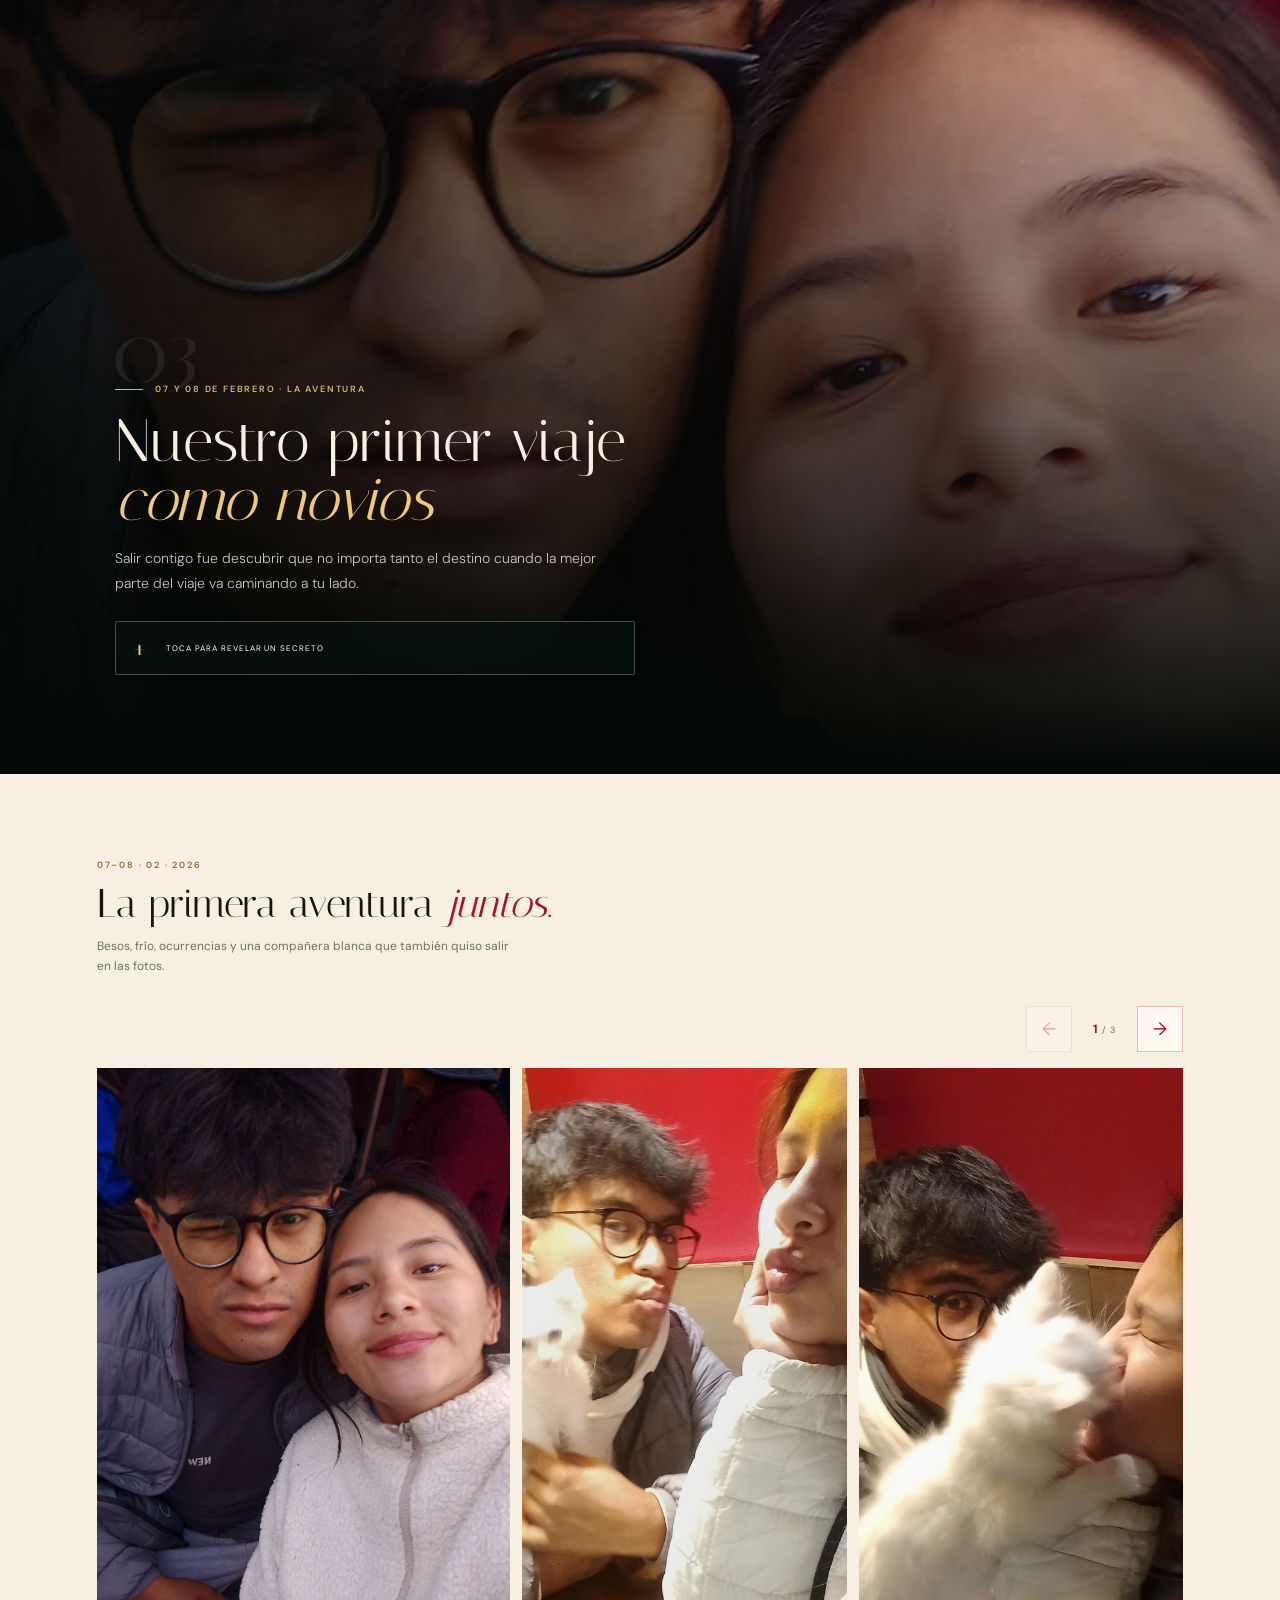
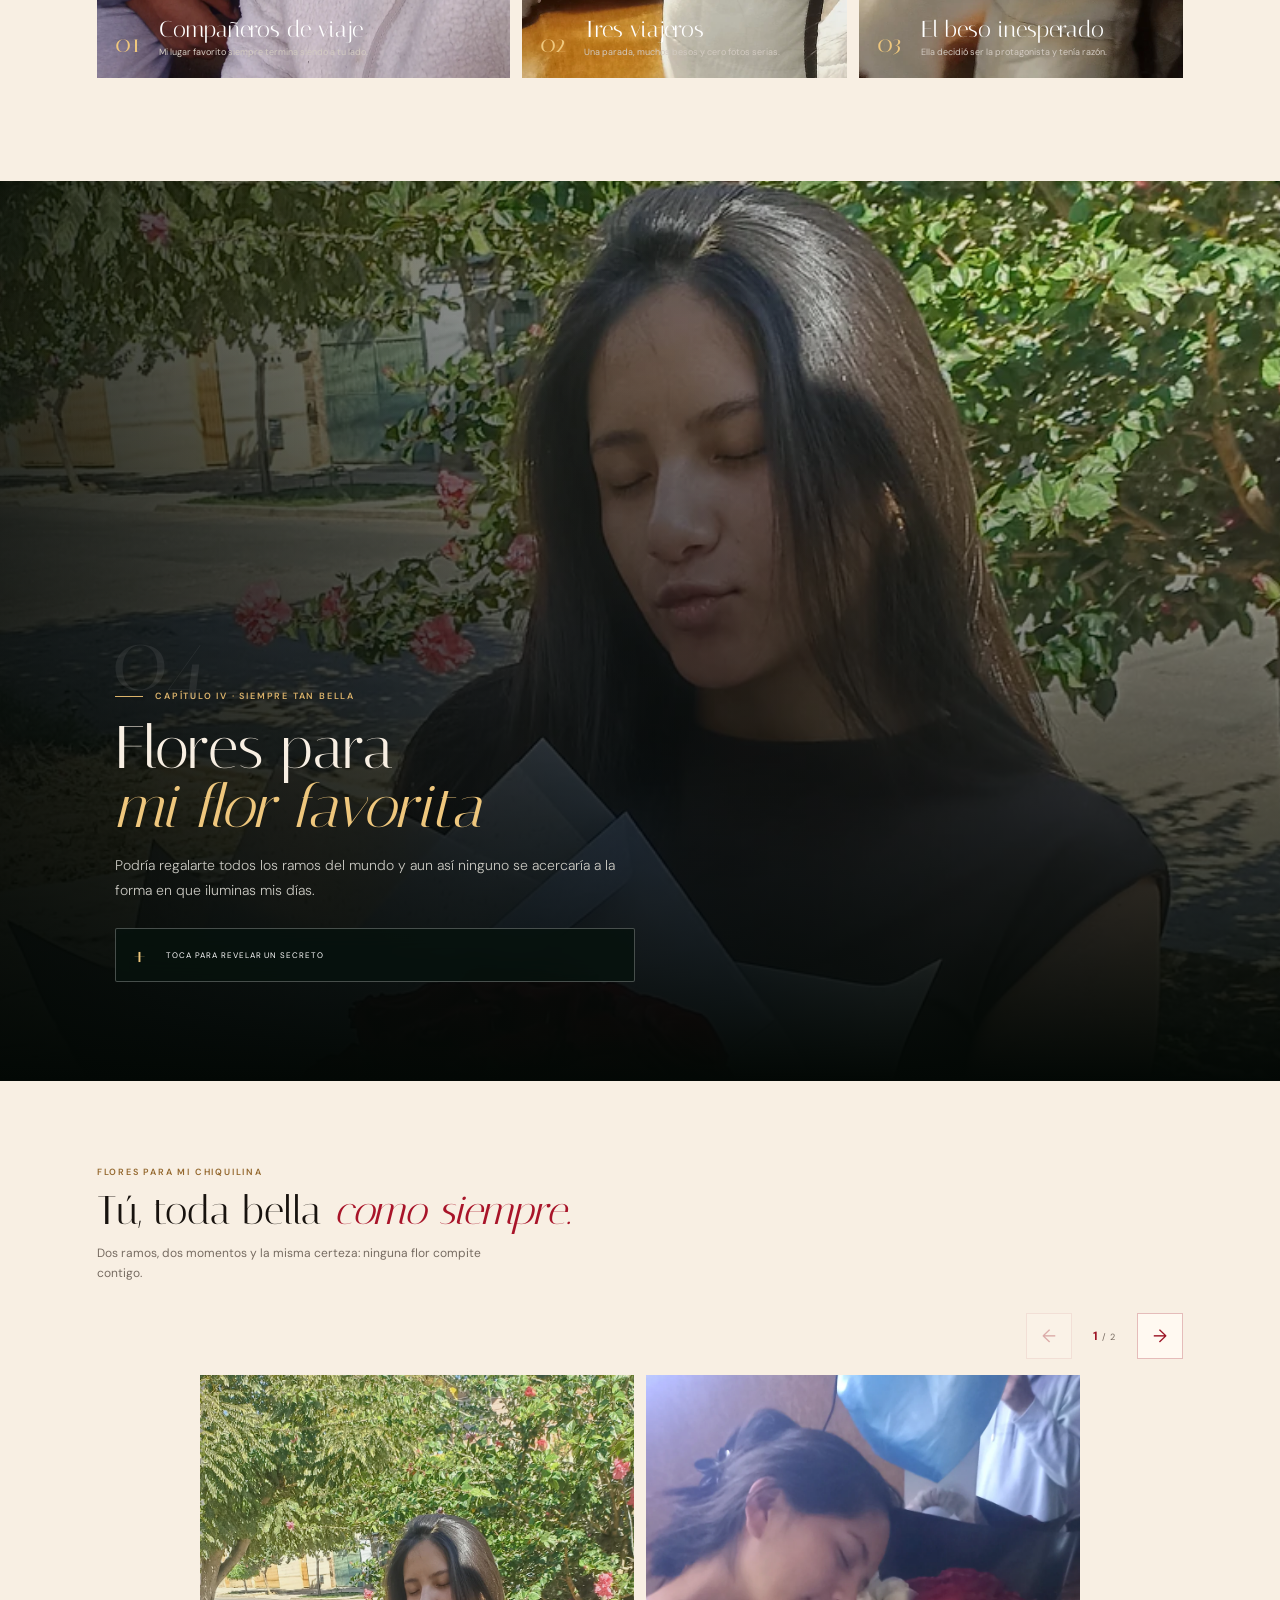
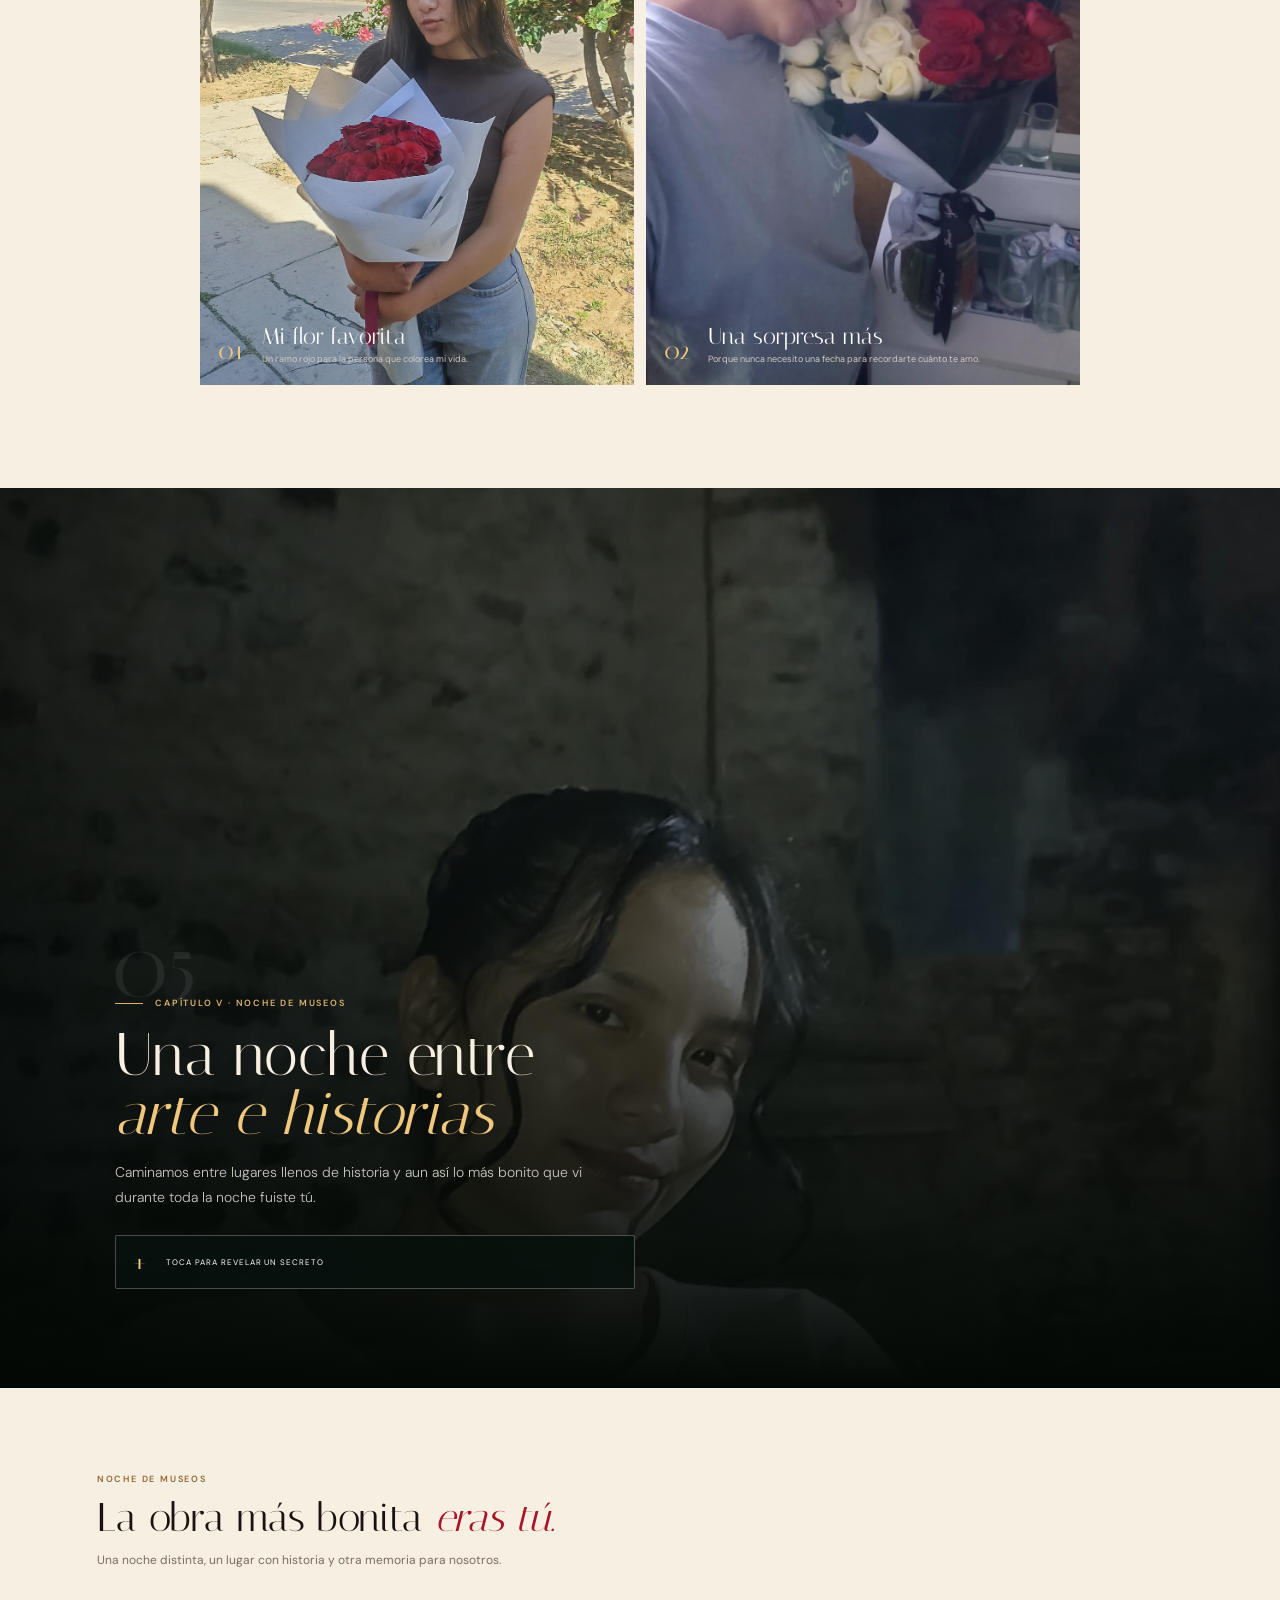
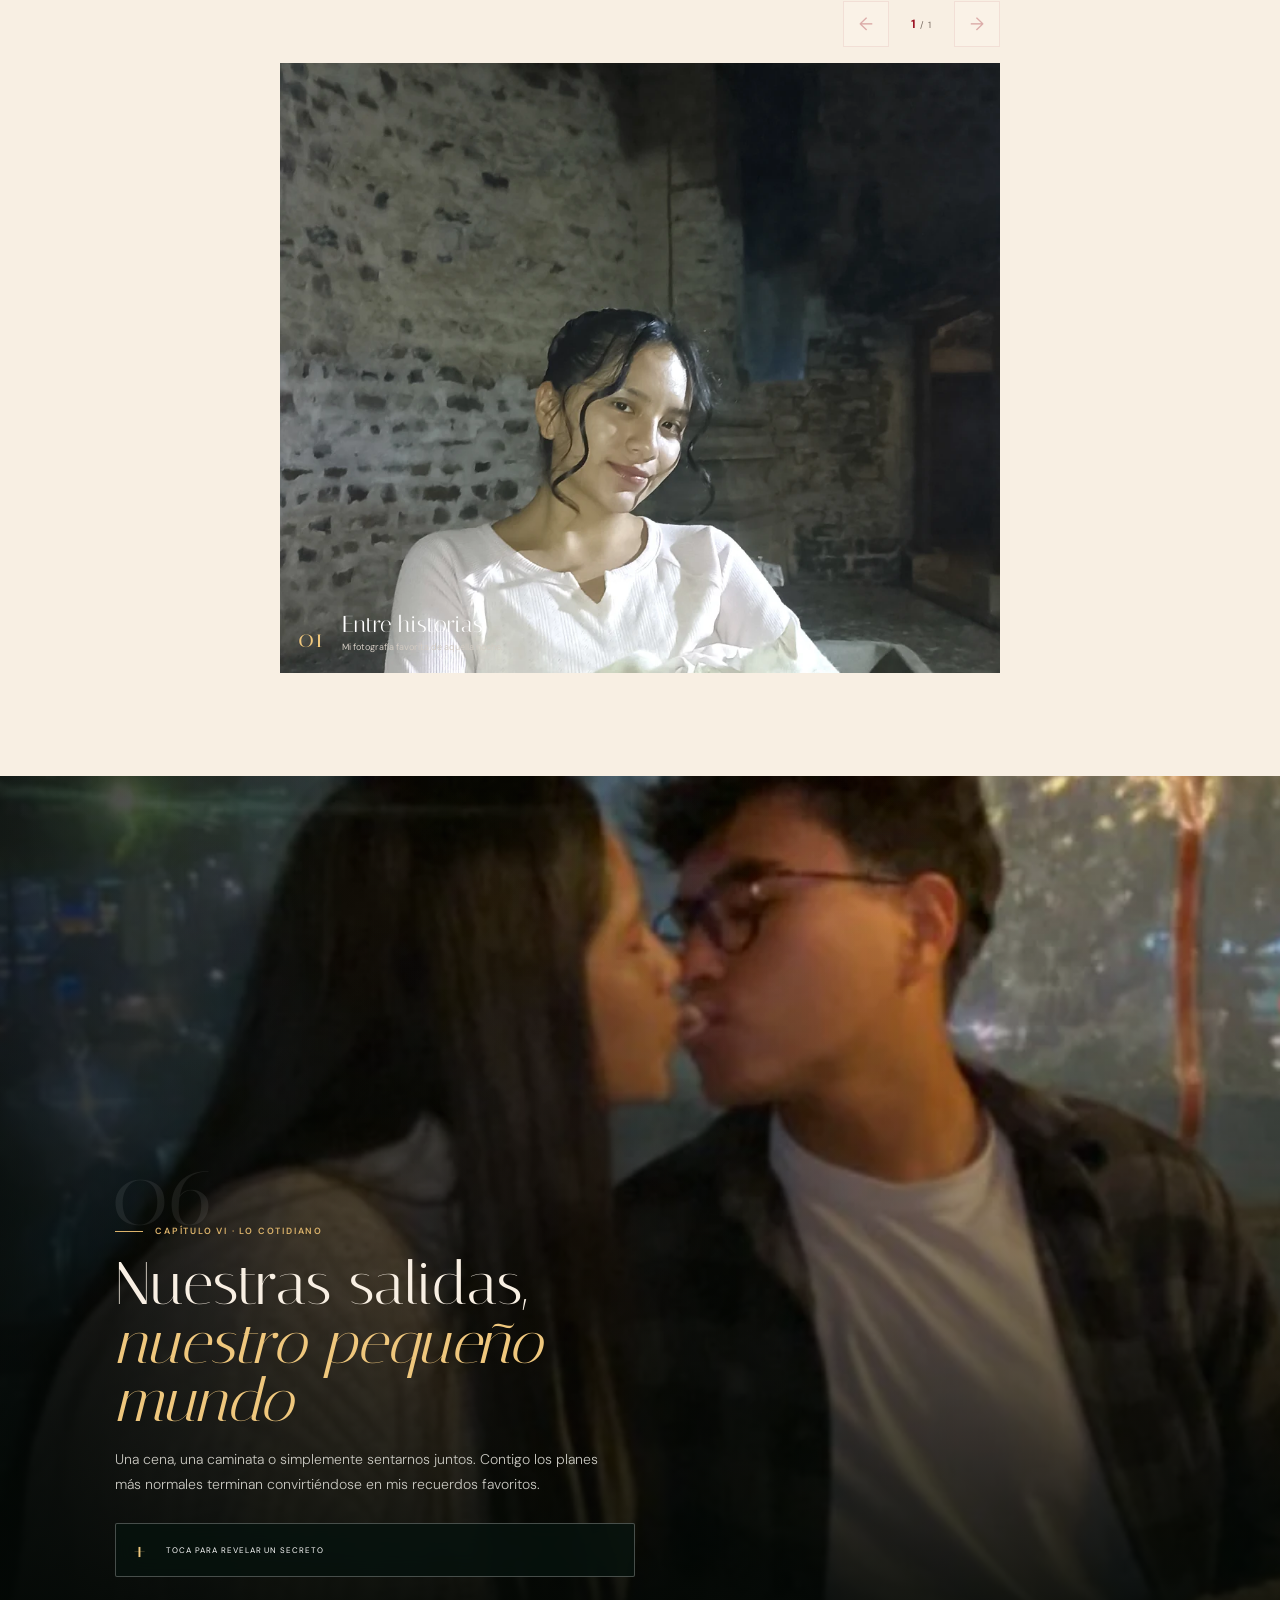
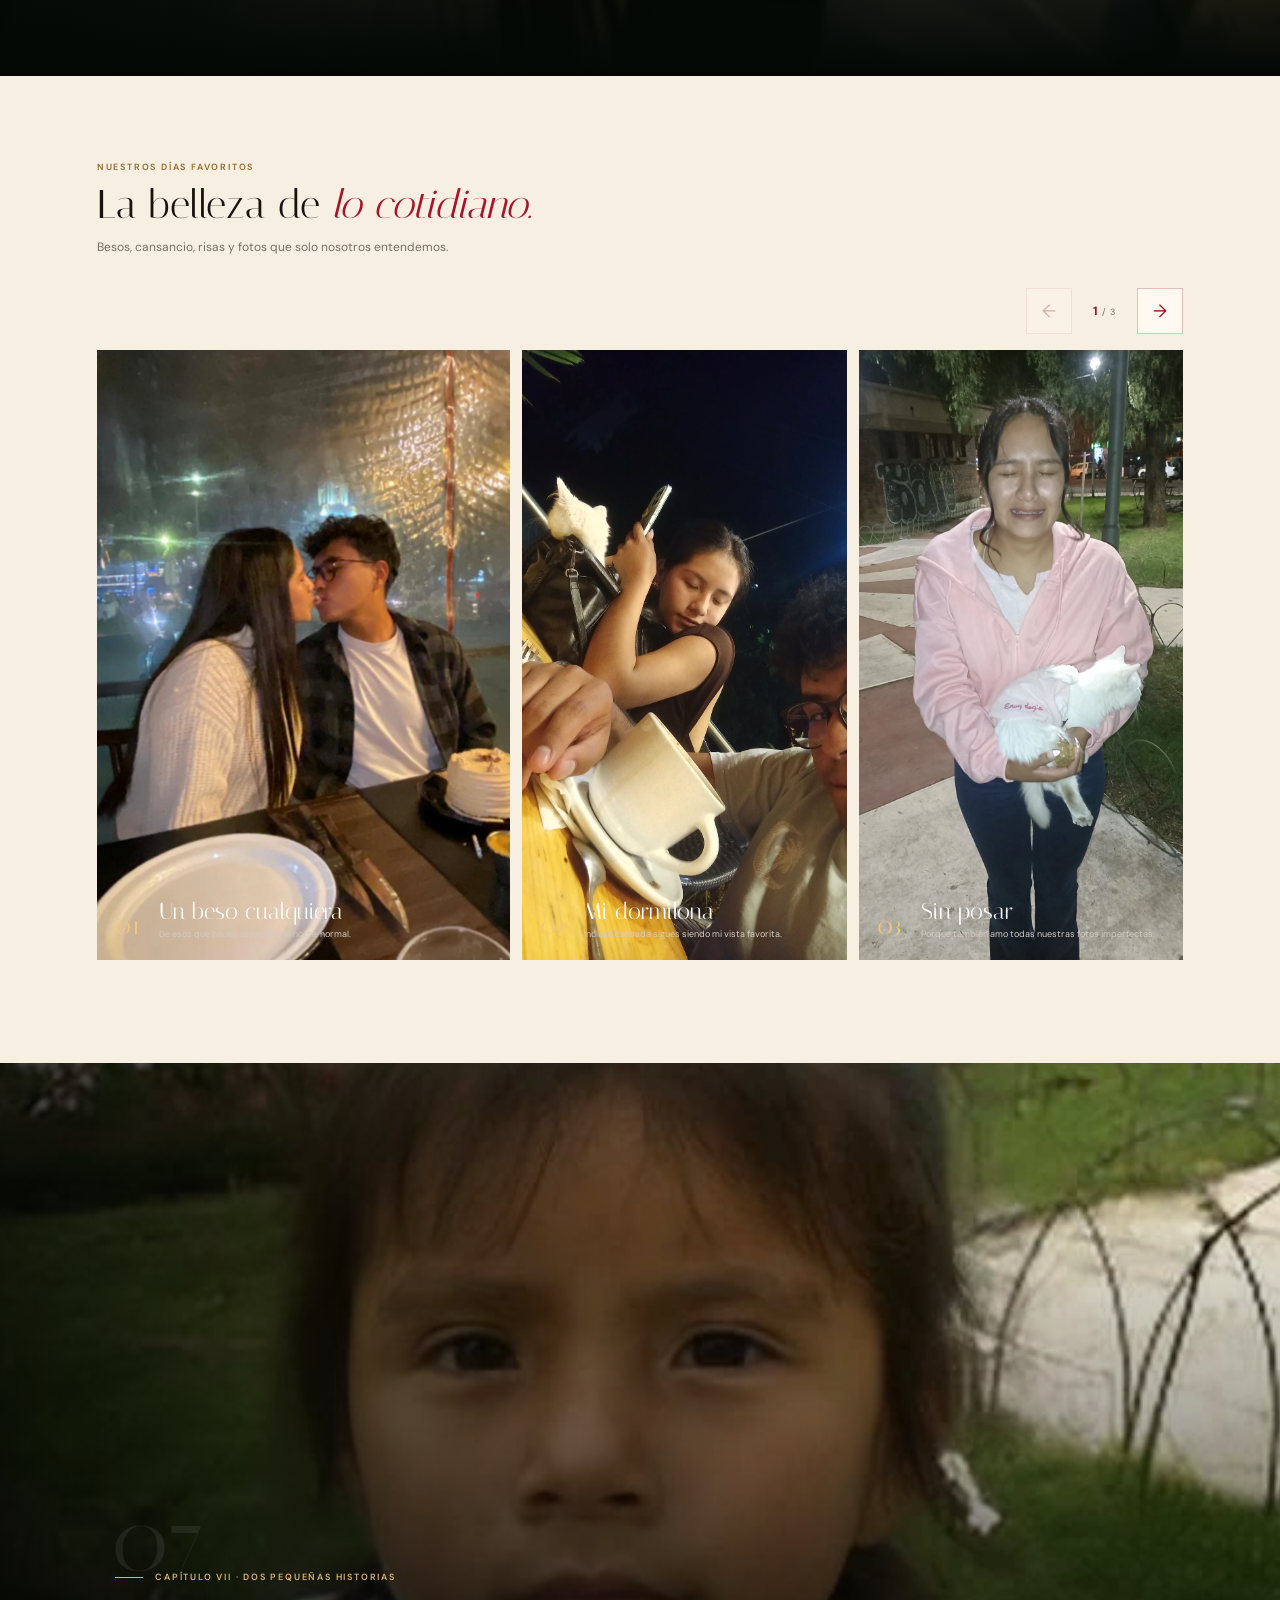
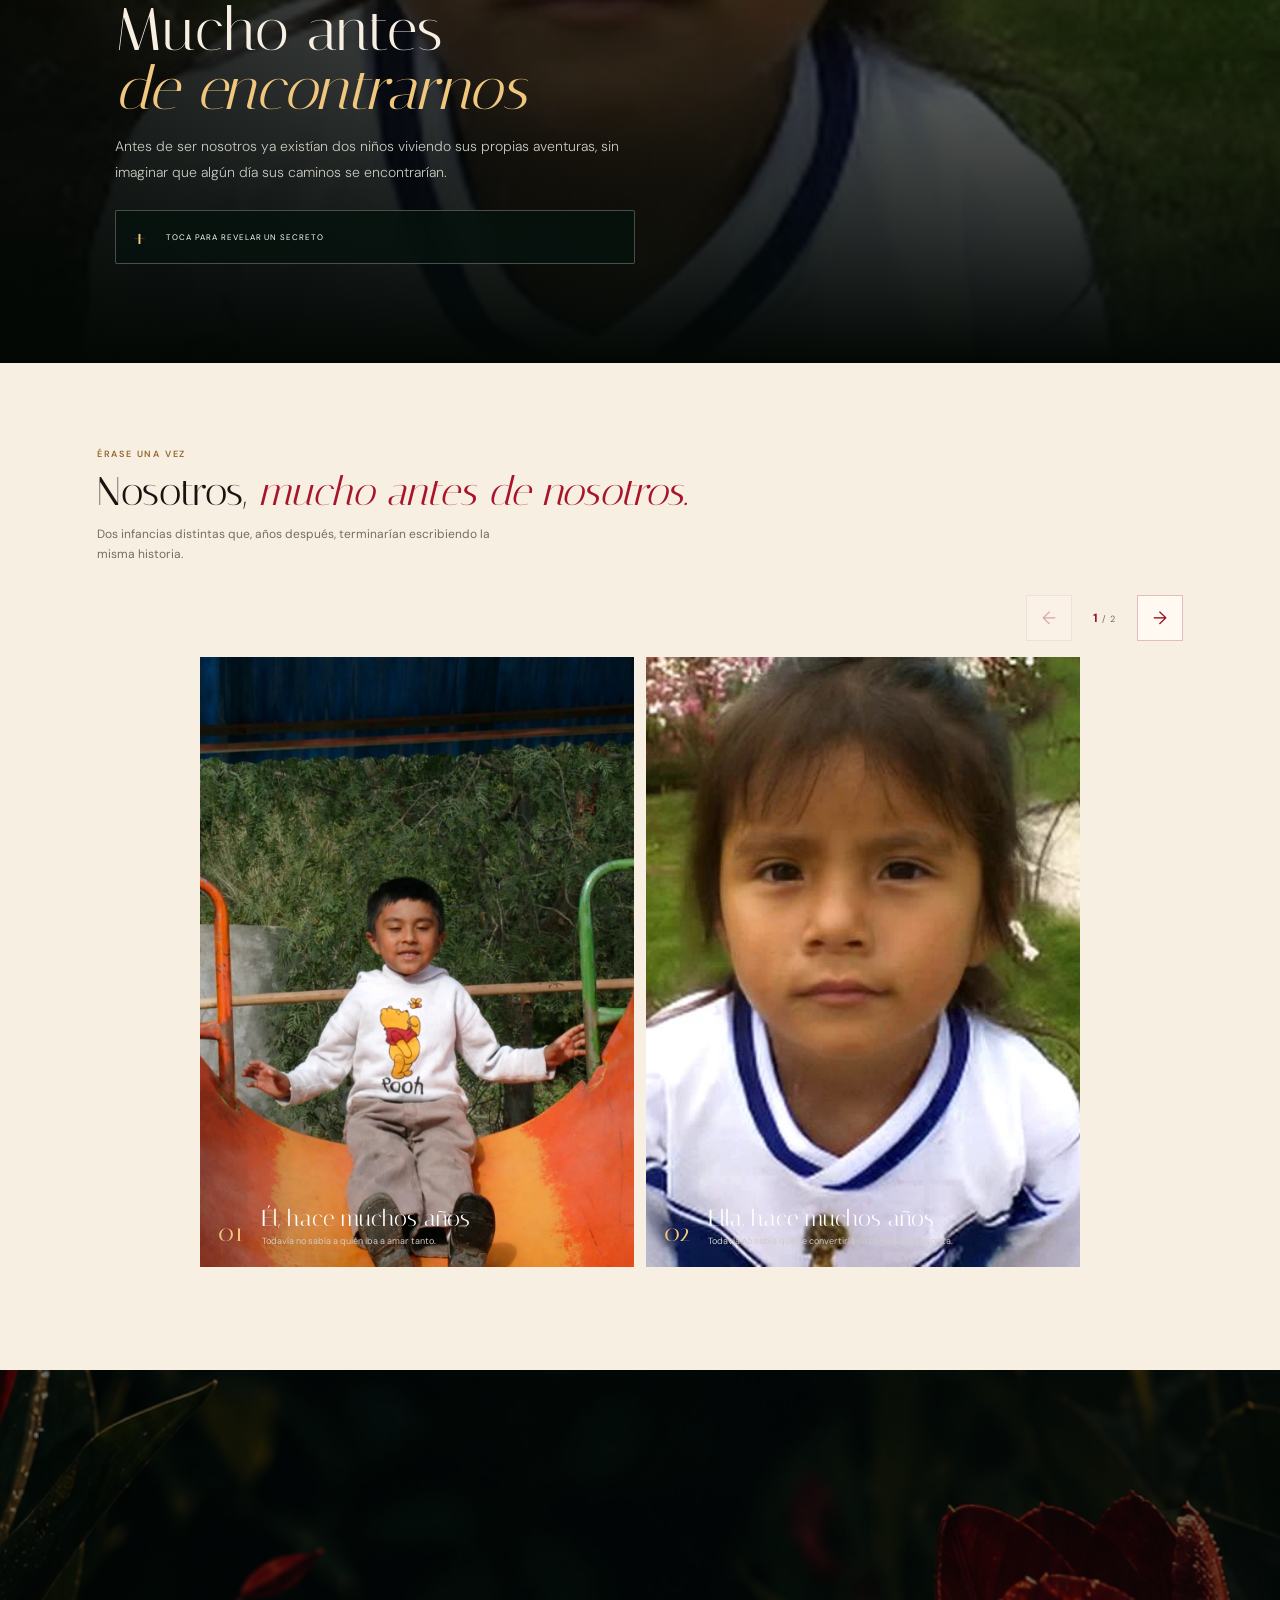
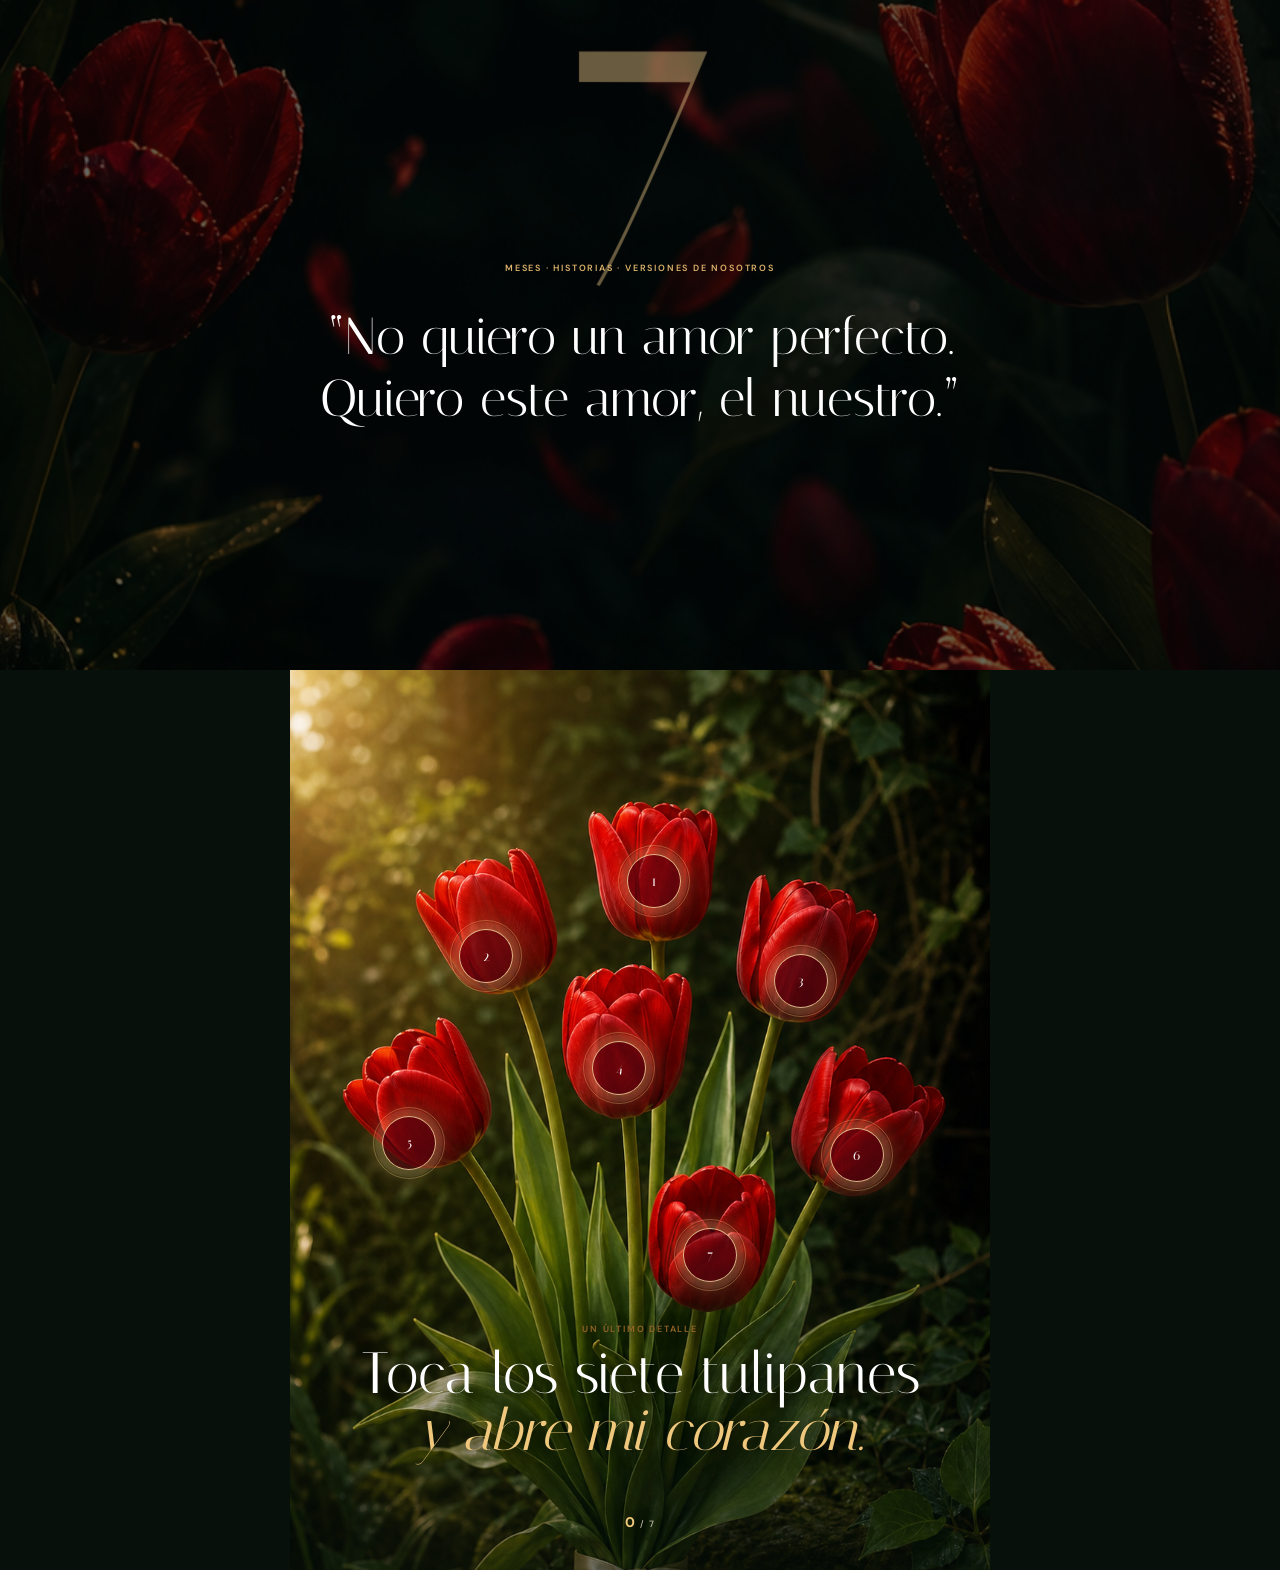
==== commit 3d816fcc: "Revelar Cantarina al completar los tulipanes" ====
--- a/index.html
+++ b/index.html
@@ -13,7 +13,7 @@
   <link rel="stylesheet" href="awakening.css?v=4">
   <link rel="stylesheet" href="finale.css?v=4">
   <link rel="stylesheet" href="responsive.css?v=5">
-  <link rel="stylesheet" href="native-interactions.css?v=11">
+  <link rel="stylesheet" href="native-interactions.css?v=12">
   <link rel="stylesheet" href="memories.css?v=11">
 </head>
 <body class="locked">
@@ -92,13 +92,13 @@
           <span class="bloom-count"><b id="bloomCount">0</b> / 7</span>
         </div>
       </div>
-      <section class="cantarina-stage" aria-label="Nuestra canción">
+      <section class="cantarina-stage" aria-label="Nuestra canción" aria-hidden="true" hidden>
         <span class="music-mark">♫</span>
         <p class="kicker">Nuestra canción</p>
         <h2>Cantarina</h2>
         <p>Willy Claure · Milton Cortez</p>
         <div class="song-video">
-          <iframe title="Cantarina de Willy Claure y Milton Cortez" src="https://www.youtube-nocookie.com/embed/Ech-u_d_8FI?rel=0" frameborder="0" allow="accelerometer; autoplay; clipboard-write; encrypted-media; gyroscope; picture-in-picture; web-share" allowfullscreen loading="lazy"></iframe>
+          <iframe title="Cantarina de Willy Claure y Milton Cortez" src="https://www.youtube-nocookie.com/embed/Ech-u_d_8FI?rel=0&enablejsapi=1&playsinline=1" frameborder="0" allow="accelerometer; autoplay; clipboard-write; encrypted-media; gyroscope; picture-in-picture; web-share" allowfullscreen></iframe>
         </div>
         <div class="song-links" aria-label="Opciones para escuchar Cantarina">
           <a data-testid="cantarina-youtube" href="https://www.youtube.com/watch?v=Ech-u_d_8FI" target="_blank" rel="noopener">Ver en YouTube</a>
@@ -123,6 +123,6 @@
 
   <div class="love-burst" id="loveBurst"><span>Te elijo a ti.</span></div>
   <script src="soundscape.js?v=11"></script>
-  <script src="script.js?v=11"></script>
+  <script src="script.js?v=12"></script>
 </body>
 </html>
--- a/native-interactions.css
+++ b/native-interactions.css
@@ -8,6 +8,8 @@
 .secret-inline small{display:block;color:#efc77d;text-transform:uppercase;letter-spacing:.14em;font-size:7px;margin-bottom:8px}
 .secret-inline p{margin:0;color:#f4eee6;font:18px/1.45 "Italiana",serif}
 .cantarina-stage{min-height:70svh;background:#f8efe3;color:#17130f;display:flex;flex-direction:column;align-items:center;justify-content:center;text-align:center;padding:75px 20px}
+.cantarina-stage[hidden]{display:none!important}
+.cantarina-stage.is-unlocked{animation:cantarinaReveal .85s ease both}
 .cantarina-stage .music-mark{width:58px;height:58px;border-radius:50%;display:grid;place-items:center;background:#17130f;color:#dcb36b;font-size:22px;margin-bottom:24px}
 .cantarina-stage .kicker{color:#936427;margin:0}
 .cantarina-stage h2{font:50px/1 "Italiana",serif;margin:12px 0 5px;color:#9c1425}
@@ -15,6 +17,7 @@
 .cantarina-stage iframe{width:min(100%,560px);border-radius:8px;box-shadow:0 18px 45px #52372320}
 .cantarina-stage a{margin-top:17px;color:#8f1425;text-transform:uppercase;letter-spacing:.12em;font-size:8px;text-underline-offset:5px;min-height:44px;display:flex;align-items:center}
 @keyframes secretNative{from{opacity:0;transform:translateY(-6px)}}
+@keyframes cantarinaReveal{from{opacity:0;transform:translateY(24px)}to{opacity:1;transform:none}}
 @media(max-width:359px){.secret-card summary{font-size:7px;padding:0 11px}.secret-inline p{font-size:16px}.cantarina-stage h2{font-size:43px}}
 
 /* Controles directos: funcionan igual con toque, mouse y teclado. */
